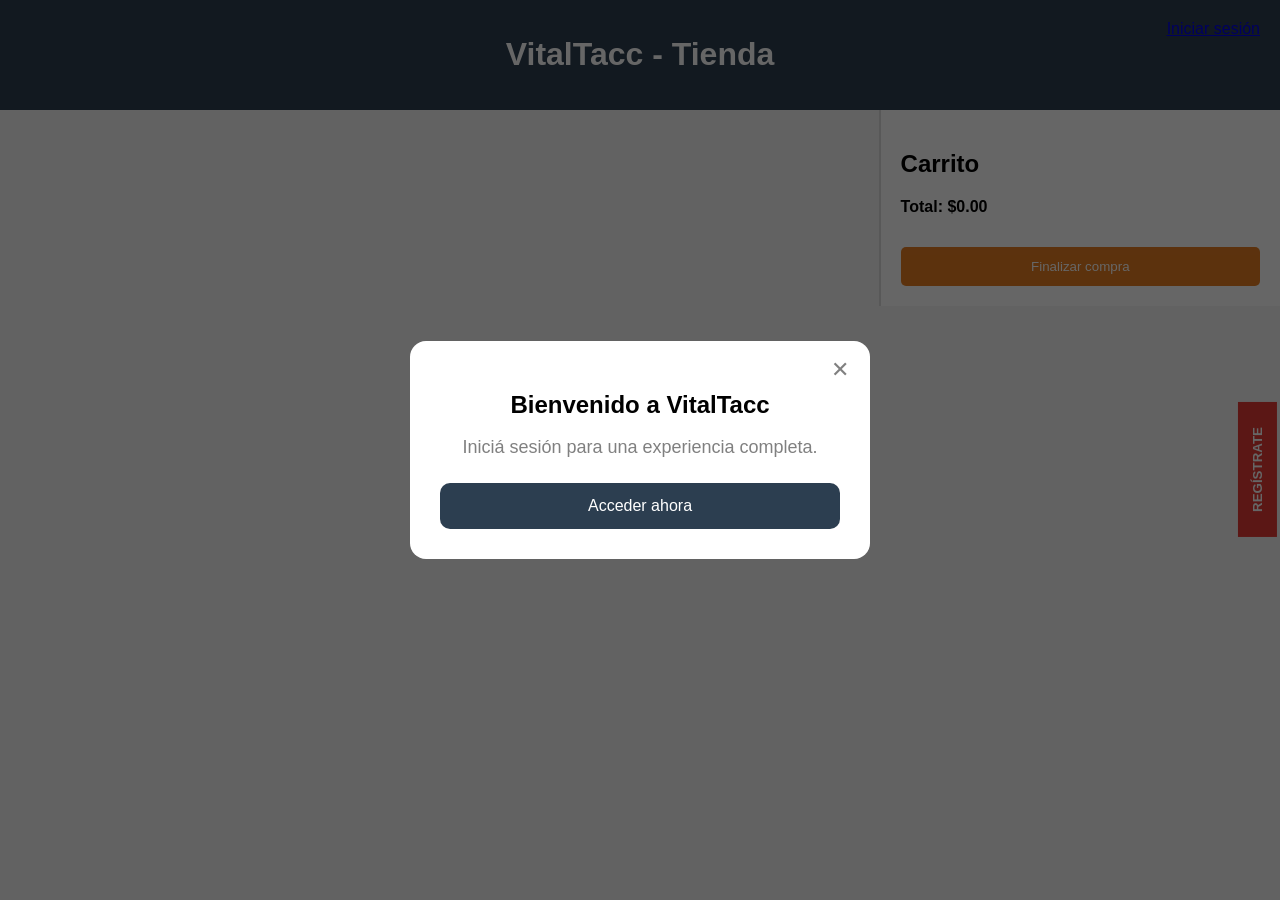
==== src/main/java/com/vitaltacc/frontend/index.html @ 6c92b0d9 "Actualizacion sistema de lotes y promociones" ====
<!DOCTYPE html>
<html lang="es">

<head>
    <meta charset="UTF-8">
    <title>VitalTacc</title>
    <link rel="stylesheet" href="css/styles.css">
    <link rel="icon" href="favicon.ico">
</head>

<body>

    <header>
        <div id="user-info"></div>
        <h1>VitalTacc - Tienda</h1>
    </header>

    <div class="container">

        <!-- PRODUCTOS -->
        <div class="productos" id="lista-productos"></div>

        <!-- CARRITO -->
        <div class="carrito">
            <h2>Carrito</h2>
            <ul id="lista-carrito"></ul>

            <p class="total">Total: $<span id="total">0</span></p>

            <button class="btn-finalizar" onclick="finalizarCompra()">
                Finalizar compra
            </button>
        </div>

    </div>

    <!-- 🔥 MODAL BIENVENIDA -->
    <div id="modalBienvenida" class="modal-overlay">

        <div class="modal-box">

            <button class="cerrar-modal" onclick="cerrarModal()">
                ✕
            </button>

            <h2>Bienvenido a VitalTacc</h2>

            <p>
                Iniciá sesión para una experiencia completa.
            </p>

            <button class="btn-modal" onclick="abrirLogin()">
                Acceder ahora
            </button>

        </div>

    </div>

    <!-- 🔥 BOTÓN REGISTRO -->
    <button class="btn-registro" onclick="abrirRegistro()">
        REGÍSTRATE
    </button>

    <!-- 🔥 MODAL REGISTRO -->
    <div id="modalRegistro" class="modal-overlay" style="display: none;">

        <div class="modal-registro">

            <button class="cerrar-modal" onclick="cerrarRegistro()">
                ✕
            </button>

            <h2>Crear cuenta</h2>

            <input type="text" id="registroNombre" placeholder="Nombre y apellido">

            <input type="text" id="registroDni" placeholder="DNI">

            <input type="text" id="registroTelefono" placeholder="Número de teléfono">

            <input type="email" id="registroEmail" placeholder="Email">

            <input type="password" id="registroContrasena" placeholder="Contraseña">

            <input type="password" id="registroContrasena2" placeholder="Repetir contraseña">

            <button class="btn-modal" onclick="registrarse()">
                Registrarse
            </button>

        </div>

    </div>

    <script src="app.js"></script>

</body>

</html>
---- src/main/java/com/vitaltacc/frontend/css/styles.css ----
body {
    font-family: Arial, sans-serif;
    margin: 0;
    background-color: #f5f5f5;
}

/* HEADER */
header {
    background-color: #2c3e50;
    color: white;
    padding: 15px;
    text-align: center;
}

/* LAYOUT */
.container {
    display: flex;
}

/* PRODUCTOS */
.productos {
    width: 70%;
    padding: 20px;
    display: grid;
    grid-template-columns: repeat(auto-fill, minmax(200px, 1fr));
    gap: 20px;
}

/* CARD */
.card {
    background: white;
    padding: 15px;
    border-radius: 10px;
    box-shadow: 0 2px 5px rgba(0, 0, 0, 0.1);
    text-align: center;
}

.card h3 {
    margin: 10px 0;
}

.card button {
    background-color: #27ae60;
    color: white;
    border: none;
    padding: 10px;
    border-radius: 5px;
    cursor: pointer;
}

.card button:hover {
    background-color: #219150;
}

/* CONTROLES DE CANTIDAD EN CARD */
.card div {
    margin: 10px 0;
}

.card div button {
    padding: 5px 10px;
    margin: 0 5px;
}

/* CARRITO */
.carrito {
    width: 30%;
    background: white;
    padding: 20px;
    border-left: 2px solid #ddd;
}

.carrito ul {
    list-style: none;
    padding: 0;
}

.carrito li {
    margin-bottom: 10px;
}

/* 🔥 NUEVO: ITEM CARRITO (ESTILO PRO) */
.item-carrito {
    display: flex;
    align-items: center;
    justify-content: space-between;
    gap: 10px;
    padding: 10px 0;
    border-bottom: 1px solid #ddd;
}

/* INFO PRODUCTO */
.info {
    flex: 2;
}

.info p {
    margin: 0;
    font-size: 12px;
    color: gray;
}

/* CONTROLES + - */
.controles {
    display: flex;
    align-items: center;
    gap: 5px;
}

.controles button {
    padding: 4px 8px;
    border: 1px solid #ccc;
    background: white;
    cursor: pointer;
    border-radius: 4px;
}

/* SUBTOTAL */
.subtotal {
    font-weight: bold;
    min-width: 70px;
    text-align: right;
}

/* BOTON ELIMINAR */
.eliminar {
    background: none;
    border: none;
    cursor: pointer;
    font-size: 16px;
}

/* TOTAL */
.total {
    font-weight: bold;
    margin-top: 15px;
}

/* BOTON FINALIZAR */
.btn-finalizar {
    width: 100%;
    background-color: #e67e22;
    color: white;
    border: none;
    padding: 12px;
    border-radius: 5px;
    cursor: pointer;
    margin-top: 15px;
}

.btn-finalizar:hover {
    background-color: #cf711f;
}

header {
    position: relative;
}

#user-info {
    position: absolute;
    right: 20px;
    top: 20px;

    display: flex;
    align-items: center;
    gap: 10px;
}

#user-info button {
    padding: 5px 10px;
    cursor: pointer;
}

/* 🔥 MODAL */

.modal-overlay {
    position: fixed;
    top: 0;
    left: 0;
    width: 100%;
    height: 100%;

    background: rgba(0, 0, 0, 0.6);

    display: flex;
    justify-content: center;
    align-items: center;

    z-index: 9999;
}

.modal-box {
    background: white;
    width: 400px;
    max-width: 90%;

    padding: 30px;
    border-radius: 16px;

    text-align: center;

    position: relative;

    animation: aparecerModal 0.3s ease;
}

.modal-box h2 {
    margin-bottom: 15px;
}

.modal-box p {
    color: gray;
    margin-bottom: 25px;
    font-size: 18px;
}

.btn-modal {
    width: 100%;

    background-color: #2c3e50;
    color: white;

    border: none;

    padding: 14px;

    border-radius: 10px;

    font-size: 16px;
    cursor: pointer;
}

.btn-modal:hover {
    background-color: #1f2d3a;
}

.cerrar-modal {
    position: absolute;

    top: 15px;
    right: 15px;

    border: none;
    background: none;

    font-size: 22px;
    cursor: pointer;

    color: gray;
}

@keyframes aparecerModal {

    from {
        opacity: 0;
        transform: scale(0.9);
    }

    to {
        opacity: 1;
        transform: scale(1);
    }
}

/* 🔥 BOTÓN REGISTRO */

.btn-registro {
    position: fixed;

    right: -45px;
    top: 50%;

    transform: rotate(-90deg);

    background: #e53935;
    color: white;

    border: none;

    padding: 12px 25px;

    font-weight: bold;

    cursor: pointer;

    z-index: 999;
}

/* 🔥 MODAL REGISTRO */

.modal-registro {
    background: white;

    width: 450px;
    max-width: 95%;

    padding: 30px;

    border-radius: 16px;

    position: relative;

    display: flex;
    flex-direction: column;

    gap: 15px;
}

.modal-registro input {
    padding: 12px;

    border: 1px solid #ccc;

    border-radius: 8px;

    font-size: 15px;
}

.modal-registro h2 {
    text-align: center;
}
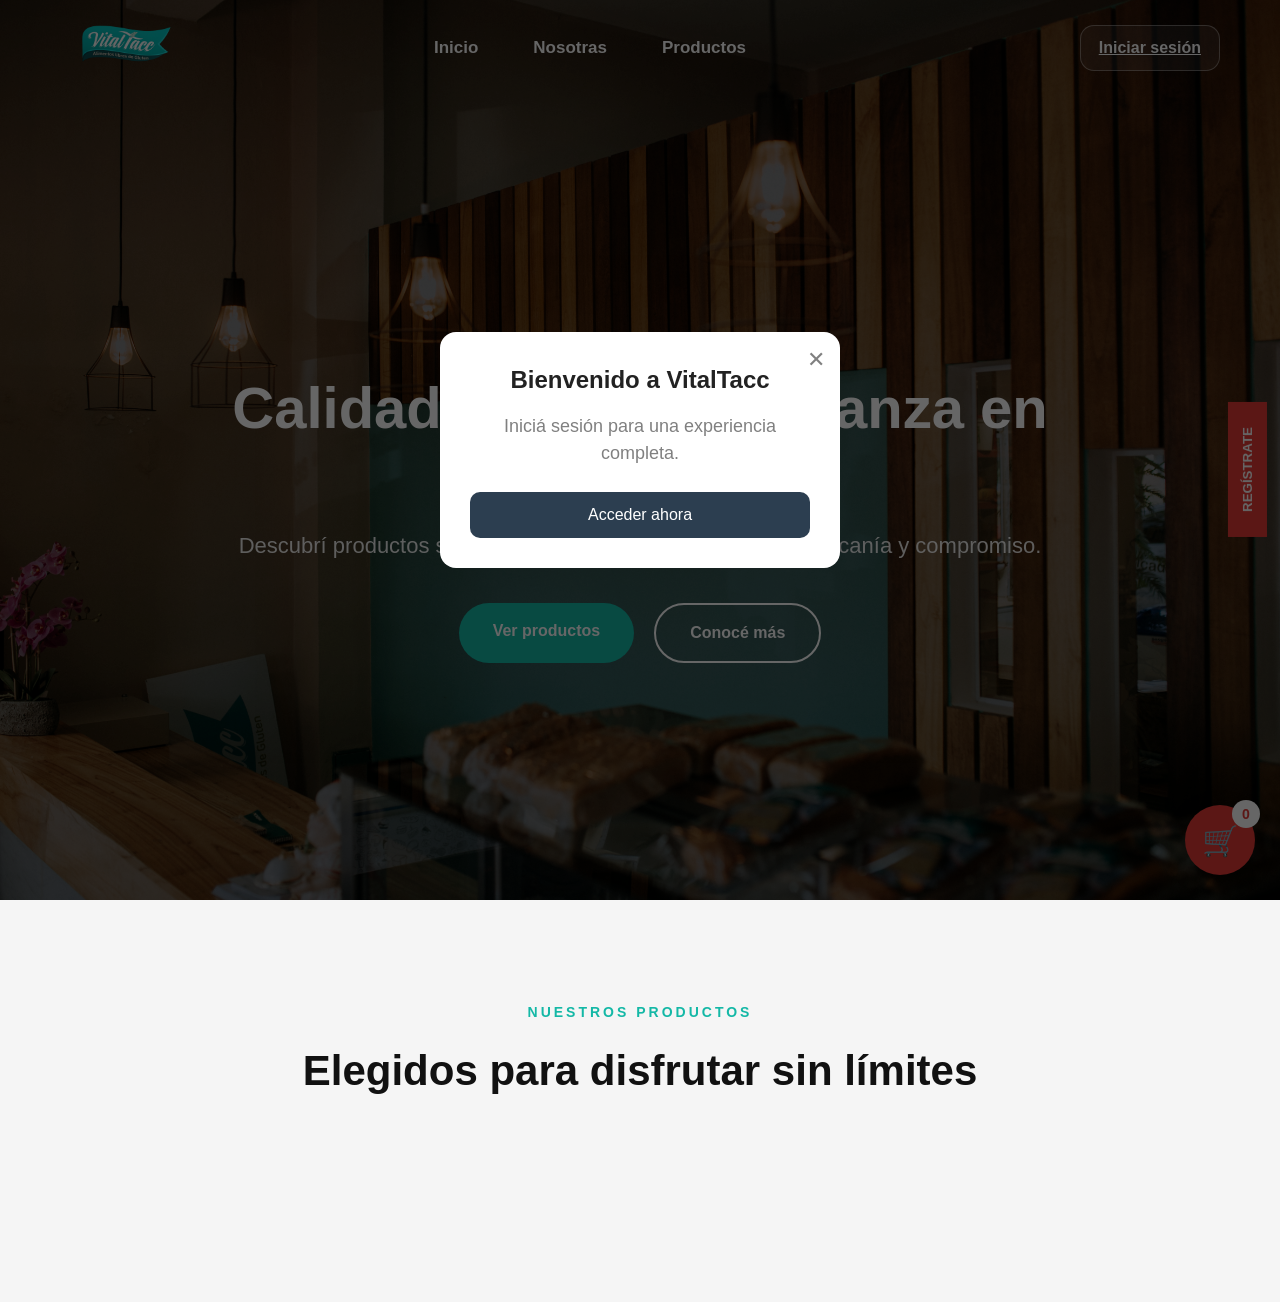
==== commit 1c3b2022: "Mejoras panel admin y login" ====
--- a/src/main/java/com/vitaltacc/frontend/index.html
+++ b/src/main/java/com/vitaltacc/frontend/index.html
@@ -4,32 +4,124 @@
 <head>
     <meta charset="UTF-8">
     <title>VitalTacc</title>
+    <link rel="stylesheet" href="css/global.css">
     <link rel="stylesheet" href="css/styles.css">
     <link rel="icon" href="favicon.ico">
 </head>
 
 <body>
-
-    <header>
-        <div id="user-info"></div>
-        <h1>VitalTacc - Tienda</h1>
+    <header class="navbar">
+
+        <!-- LOGO -->
+        <a href="index.html" class="logo">
+            <img src="img/logo.png" alt="VitalTacc">
+        </a>
+
+        <!-- MENU -->
+        <nav class="nav-links">
+
+            <a href="index.html">Inicio</a>
+
+            <a href="nosotras.html">Nosotras</a>
+
+            <a href="#productos">Productos</a>
+
+        </nav>
+
+        <!-- USUARIO -->
+        <div class="nav-user" id="nav-user"></div>
+
     </header>
 
+    <section class="hero">
+
+        <div class="overlay"></div>
+
+        <div class="hero-content">
+
+            <span class="subtitulo-hero">
+                ALIMENTOS LIBRES DE GLUTEN
+            </span>
+
+            <h1>
+                Calidad, sabor y confianza
+                en cada producto
+            </h1>
+
+            <p>
+                Descubrí productos sin TACC elaborados
+                con dedicación, cercanía y compromiso.
+            </p>
+
+            <div class="hero-buttons">
+
+                <a href="#productos" class="btn-hero">
+                    Ver productos
+                </a>
+
+                <a href="nosotras.html" class="btn-secundario">
+                    Conocé más
+                </a>
+
+            </div>
+
+        </div>
+
+    </section>
+
     <div class="container">
 
         <!-- PRODUCTOS -->
-        <div class="productos" id="lista-productos"></div>
-
-        <!-- CARRITO -->
-        <div class="carrito">
-            <h2>Carrito</h2>
-            <ul id="lista-carrito"></ul>
-
-            <p class="total">Total: $<span id="total">0</span></p>
-
-            <button class="btn-finalizar" onclick="finalizarCompra()">
-                Finalizar compra
-            </button>
+        <section class="productos-section" id="productos">
+
+            <div class="titulo-seccion">
+
+                <span>NUESTROS PRODUCTOS</span>
+
+                <h2>Elegidos para disfrutar sin límites</h2>
+
+            </div>
+
+            <div class="productos" id="lista-productos"></div>
+
+        </section>
+
+        <!-- 🔥 BOTÓN CARRITO -->
+        <div class="carrito-flotante" onclick="abrirCarrito()">
+
+            🛒
+
+            <span id="contador-carrito">
+                0
+            </span>
+
+        </div>
+
+        <!-- 🔥 MODAL CARRITO -->
+        <div id="modalCarrito" class="modal-carrito">
+
+            <div class="contenido-carrito">
+
+                <button class="cerrar-carrito" onclick="cerrarCarrito()">
+
+                    ✖
+                </button>
+
+                <h2>Tu carrito</h2>
+
+                <ul id="lista-carrito"></ul>
+
+                <p class="total">
+                    Total: $<span id="total">0</span>
+                </p>
+
+                <button class="btn-finalizar" onclick="finalizarCompra()">
+
+                    Finalizar compra
+                </button>
+
+            </div>
+
         </div>
 
     </div>
@@ -93,7 +185,16 @@
 
     </div>
 
-    <script src="app.js"></script>
+    <!-- 🔥 TOAST -->
+
+    <div id="toast" class="toast">
+
+        Producto agregado al carrito
+
+    </div>
+    <script src="js/global.js"></script>
+    <script src="js/auth.js"></script>
+    <script src="js/app.js"></script>
 
 </body>
 
--- a/src/main/java/com/vitaltacc/frontend/css/global.css
+++ b/src/main/java/com/vitaltacc/frontend/css/global.css
@@ -0,0 +1,184 @@
+/* RESET */
+
+* {
+    margin: 0;
+    padding: 0;
+    box-sizing: border-box;
+}
+
+html {
+    scroll-behavior: smooth;
+}
+
+body {
+
+    font-family: Arial, sans-serif;
+
+    background: #f5f5f5;
+
+    overflow-x: hidden;
+
+    color: #222;
+
+    line-height: 1.5;
+}
+
+/* NAVBAR */
+
+.navbar {
+
+    position: fixed;
+
+    top: 0;
+    left: 0;
+
+    width: 100%;
+
+    height: 95px;
+
+    padding: 0 60px;
+
+    display: grid;
+    grid-template-columns: 220px 1fr 320px;
+
+    align-items: center;
+
+    z-index: 9999;
+
+    background: transparent;
+
+    transition: 0.3s ease;
+}
+
+/* SCROLL */
+
+.navbar.scrolled {
+
+    background: rgba(0, 0, 0, 0.75);
+
+    backdrop-filter: blur(10px);
+}
+
+/* LOGO */
+
+.logo {
+
+    display: flex;
+    align-items: center;
+}
+
+.logo img {
+
+    height: 85px;
+
+    width: auto;
+
+    object-fit: contain;
+}
+
+/* LINKS */
+
+.nav-links {
+
+    display: flex;
+
+    justify-content: center;
+
+    align-items: center;
+
+    gap: 55px;
+}
+
+.nav-links a {
+
+    color: white;
+
+    text-decoration: none;
+
+    font-size: 17px;
+
+    font-weight: 600;
+
+    transition: 0.3s;
+}
+
+.nav-links a:hover {
+
+    color: #24c4b5;
+}
+
+/* USUARIO */
+
+.nav-user {
+
+    display: flex;
+
+    justify-content: flex-end;
+
+    align-items: center;
+
+    gap: 14px;
+
+    color: white;
+
+    font-weight: 600;
+}
+
+/* BOTONES */
+
+.btn-nav {
+
+    background: rgba(255, 255, 255, 0.08);
+
+    color: white;
+
+    border: 1px solid rgba(255, 255, 255, 0.35);
+
+    padding: 10px 18px;
+
+    border-radius: 14px;
+
+    cursor: pointer;
+
+    transition: 0.3s;
+}
+
+.btn-nav:hover {
+
+    background: #24c4b5;
+
+    border-color: #24c4b5;
+}
+
+/* RESPONSIVE */
+
+@media(max-width: 900px) {
+
+    .navbar {
+
+        grid-template-columns: 1fr;
+
+        height: auto;
+
+        padding: 20px;
+
+        gap: 20px;
+    }
+
+    .nav-links {
+
+        flex-wrap: wrap;
+
+        gap: 20px;
+    }
+
+    .nav-user {
+
+        justify-content: center;
+    }
+
+    .logo {
+
+        justify-content: center;
+    }
+}
--- a/src/main/java/com/vitaltacc/frontend/css/styles.css
+++ b/src/main/java/com/vitaltacc/frontend/css/styles.css
@@ -1,45 +1,192 @@
-body {
-    font-family: Arial, sans-serif;
-    margin: 0;
-    background-color: #f5f5f5;
-}
-
-/* HEADER */
-header {
-    background-color: #2c3e50;
-    color: white;
-    padding: 15px;
+/* HERO */
+
+.hero {
+
+    height: 100vh;
+    overflow: hidden;
+    background-image: url("../img/hero.jpg");
+
+    background-size: cover;
+    background-position: center;
+
+    position: relative;
+
+    display: flex;
+    align-items: center;
+    justify-content: center;
+
     text-align: center;
+
+    padding: 95px 20px 0;
+}
+
+.overlay {
+
+    position: absolute;
+
+    inset: 0;
+
+    background: rgba(0, 0, 0, 0.45);
+}
+
+.hero-content {
+
+    position: relative;
+
+    z-index: 2;
+
+    max-width: 900px;
+
+    color: white;
+}
+
+.subtitulo-hero {
+
+    color: #2dd4bf;
+
+    letter-spacing: 3px;
+
+    font-size: 14px;
+
+    font-weight: bold;
+}
+
+.hero-content h1 {
+
+    font-size: 58px;
+
+    margin-top: 20px;
+    margin-bottom: 25px;
+
+    line-height: 1.1;
+}
+
+.hero-content p {
+
+    font-size: 22px;
+
+    line-height: 1.6;
+
+    margin-bottom: 40px;
+
+    color: rgba(255, 255, 255, 0.9);
+}
+
+.hero-buttons {
+
+    display: flex;
+    justify-content: center;
+    gap: 20px;
+
+    flex-wrap: wrap;
+}
+
+.btn-hero,
+.btn-secundario {
+
+    padding: 16px 34px;
+
+    border-radius: 50px;
+
+    text-decoration: none;
+
+    font-weight: bold;
+
+    transition: 0.3s;
+}
+
+.btn-hero {
+
+    background: #14b8a6;
+
+    color: white;
+}
+
+.btn-hero:hover {
+
+    transform: translateY(-3px);
+
+    background: #0f9f90;
+}
+
+.btn-secundario {
+
+    border: 2px solid white;
+
+    color: white;
+}
+
+.btn-secundario:hover {
+
+    background: white;
+
+    color: black;
+}
+
+/* PRODUCTOS SECTION */
+
+.productos-section {
+
+    padding: 100px 70px;
+}
+
+.titulo-seccion {
+
+    text-align: center;
+
+    margin-bottom: 60px;
+}
+
+.titulo-seccion span {
+
+    color: #14b8a6;
+
+    letter-spacing: 3px;
+
+    font-weight: bold;
+
+    font-size: 14px;
+}
+
+.titulo-seccion h2 {
+
+    font-size: 42px;
+
+    margin-top: 15px;
+
+    color: #111;
 }
 
 /* LAYOUT */
 .container {
-    display: flex;
+    display: block;
 }
 
 /* PRODUCTOS */
 .productos {
-    width: 70%;
+    width: 100%;
     padding: 20px;
     display: grid;
     grid-template-columns: repeat(auto-fill, minmax(200px, 1fr));
     gap: 20px;
+    align-items: stretch;
 }
 
 /* CARD */
-.card {
+.product-card {
     background: white;
     padding: 15px;
     border-radius: 10px;
     box-shadow: 0 2px 5px rgba(0, 0, 0, 0.1);
     text-align: center;
-}
-
-.card h3 {
+    transition: 0.3s;
+}
+
+.product-card h3 {
     margin: 10px 0;
 }
 
-.card button {
+.product-card button {
     background-color: #27ae60;
     color: white;
     border: none;
@@ -48,36 +195,21 @@
     cursor: pointer;
 }
 
-.card button:hover {
+.product-card button:hover {
     background-color: #219150;
+    transform: translateY(-5px);
 }
 
 /* CONTROLES DE CANTIDAD EN CARD */
-.card div {
+.product-card div {
     margin: 10px 0;
 }
 
-.card div button {
+.product-card div button {
     padding: 5px 10px;
     margin: 0 5px;
 }
 
-/* CARRITO */
-.carrito {
-    width: 30%;
-    background: white;
-    padding: 20px;
-    border-left: 2px solid #ddd;
-}
-
-.carrito ul {
-    list-style: none;
-    padding: 0;
-}
-
-.carrito li {
-    margin-bottom: 10px;
-}
 
 /* 🔥 NUEVO: ITEM CARRITO (ESTILO PRO) */
 .item-carrito {
@@ -150,25 +282,6 @@
 
 .btn-finalizar:hover {
     background-color: #cf711f;
-}
-
-header {
-    position: relative;
-}
-
-#user-info {
-    position: absolute;
-    right: 20px;
-    top: 20px;
-
-    display: flex;
-    align-items: center;
-    gap: 10px;
-}
-
-#user-info button {
-    padding: 5px 10px;
-    cursor: pointer;
 }
 
 /* 🔥 MODAL */
@@ -267,7 +380,7 @@
 .btn-registro {
     position: fixed;
 
-    right: -45px;
+    right: -35px;
     top: 50%;
 
     transform: rotate(-90deg);
@@ -318,4 +431,220 @@
 
 .modal-registro h2 {
     text-align: center;
+}
+
+/* 🔥 CARRITO FLOTANTE */
+
+.carrito-flotante {
+
+    position: fixed;
+
+    bottom: 25px;
+    right: 25px;
+
+    width: 70px;
+    height: 70px;
+
+    border-radius: 50%;
+
+    background: #e53935;
+
+    display: flex;
+    justify-content: center;
+    align-items: center;
+
+    font-size: 30px;
+
+    cursor: pointer;
+
+    z-index: 9999;
+
+    box-shadow: 0 5px 20px rgba(0, 0, 0, 0.3);
+
+    transition: 0.3s;
+}
+
+.carrito-flotante:hover {
+
+    transform: scale(1.08);
+}
+
+/* 🔥 CONTADOR */
+
+#contador-carrito {
+
+    position: absolute;
+
+    top: -5px;
+    right: -5px;
+
+    background: white;
+    color: #e53935;
+
+    width: 28px;
+    height: 28px;
+
+    border-radius: 50%;
+
+    display: flex;
+    justify-content: center;
+    align-items: center;
+
+    font-size: 14px;
+    font-weight: bold;
+}
+
+/* 🔥 MODAL CARRITO */
+
+.modal-carrito {
+
+    position: fixed;
+
+    top: 0;
+    right: 0;
+
+    width: 100%;
+    height: 100%;
+
+    background: rgba(0, 0, 0, 0.5);
+
+    display: none;
+
+    justify-content: flex-end;
+
+    z-index: 99999;
+}
+
+/* 🔥 CONTENIDO */
+
+.contenido-carrito {
+
+    width: 420px;
+    max-width: 100%;
+
+    height: 100%;
+
+    background: white;
+
+    padding: 25px;
+
+    overflow-y: auto;
+
+    position: relative;
+
+    animation: abrirCarrito 0.3s ease;
+
+    box-shadow: -10px 0 30px rgba(0, 0, 0, 0.2);
+}
+
+/* 🔥 ANIMACIÓN */
+
+@keyframes abrirCarrito {
+
+    from {
+        transform: translateX(100%);
+    }
+
+    to {
+        transform: translateX(0);
+    }
+}
+
+/* 🔥 CERRAR */
+
+.cerrar-carrito {
+
+    position: absolute;
+
+    top: 20px;
+    right: 20px;
+
+    border: none;
+    background: none;
+
+    font-size: 24px;
+
+    cursor: pointer;
+}
+
+/* 🔥 LISTA */
+
+#lista-carrito {
+
+    list-style: none;
+
+    padding: 0;
+
+    margin-top: 30px;
+}
+
+/* 🔥 RESPONSIVE */
+
+@media (max-width: 768px) {
+
+    .contenido-carrito {
+
+        width: 100%;
+    }
+
+    .carrito-flotante {
+
+        width: 60px;
+        height: 60px;
+
+        font-size: 24px;
+    }
+
+    .hero-content h1 {
+
+        font-size: 42px;
+    }
+
+    .hero-content p {
+
+        font-size: 18px;
+    }
+
+    .productos-section {
+
+        padding: 70px 20px;
+    }
+}
+
+/* 🔥 TOAST */
+
+.toast {
+
+    position: fixed;
+
+    bottom: 110px;
+    right: 25px;
+
+    background: #27ae60;
+    color: white;
+
+    padding: 14px 22px;
+
+    border-radius: 10px;
+
+    font-weight: bold;
+
+    opacity: 0;
+
+    pointer-events: none;
+
+    transform: translateY(20px);
+
+    transition: 0.3s;
+
+    z-index: 999999;
+}
+
+/* 🔥 MOSTRAR */
+
+.toast.mostrar {
+
+    opacity: 1;
+
+    transform: translateY(0);
 }
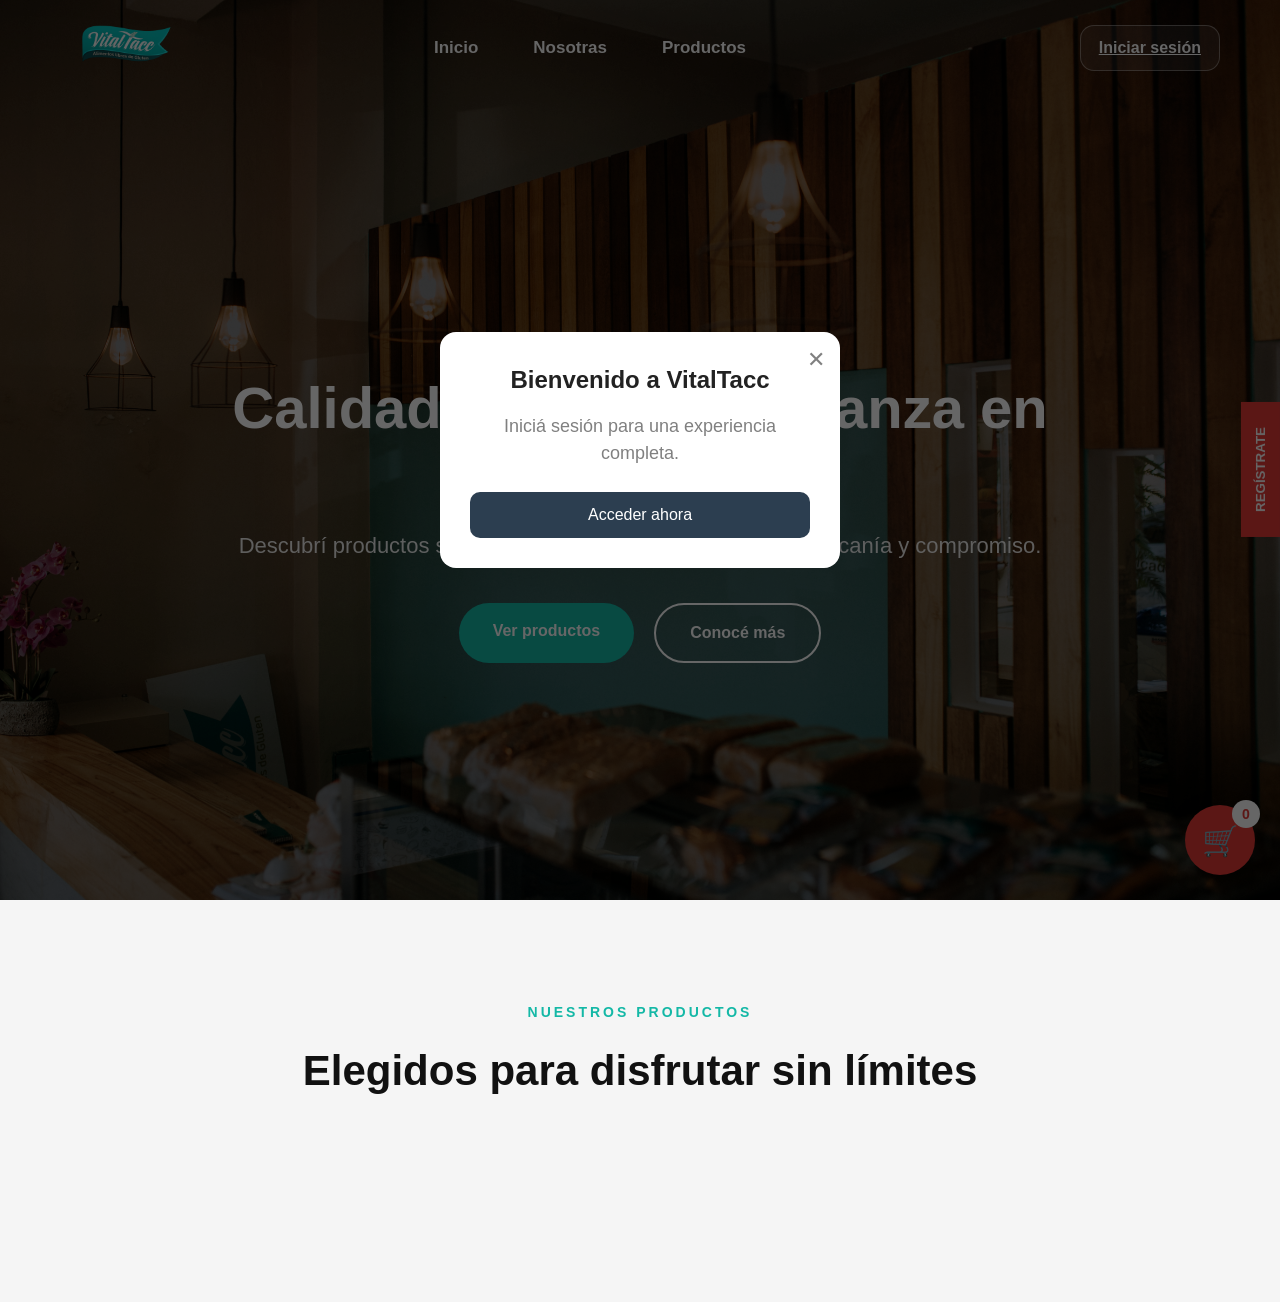
==== commit ce004e11: "Estado actual antes de rediseño admin" ====
--- a/src/main/java/com/vitaltacc/frontend/index.html
+++ b/src/main/java/com/vitaltacc/frontend/index.html
@@ -150,7 +150,7 @@
     </div>
 
     <!-- 🔥 BOTÓN REGISTRO -->
-    <button class="btn-registro" onclick="abrirRegistro()">
+    <button id="btnRegistro" class="btn-registro" onclick="abrirRegistro()">
         REGÍSTRATE
     </button>
 
--- a/src/main/java/com/vitaltacc/frontend/css/styles.css
+++ b/src/main/java/com/vitaltacc/frontend/css/styles.css
@@ -380,7 +380,7 @@
 .btn-registro {
     position: fixed;
 
-    right: -35px;
+    right: -48px;
     top: 50%;
 
     transform: rotate(-90deg);
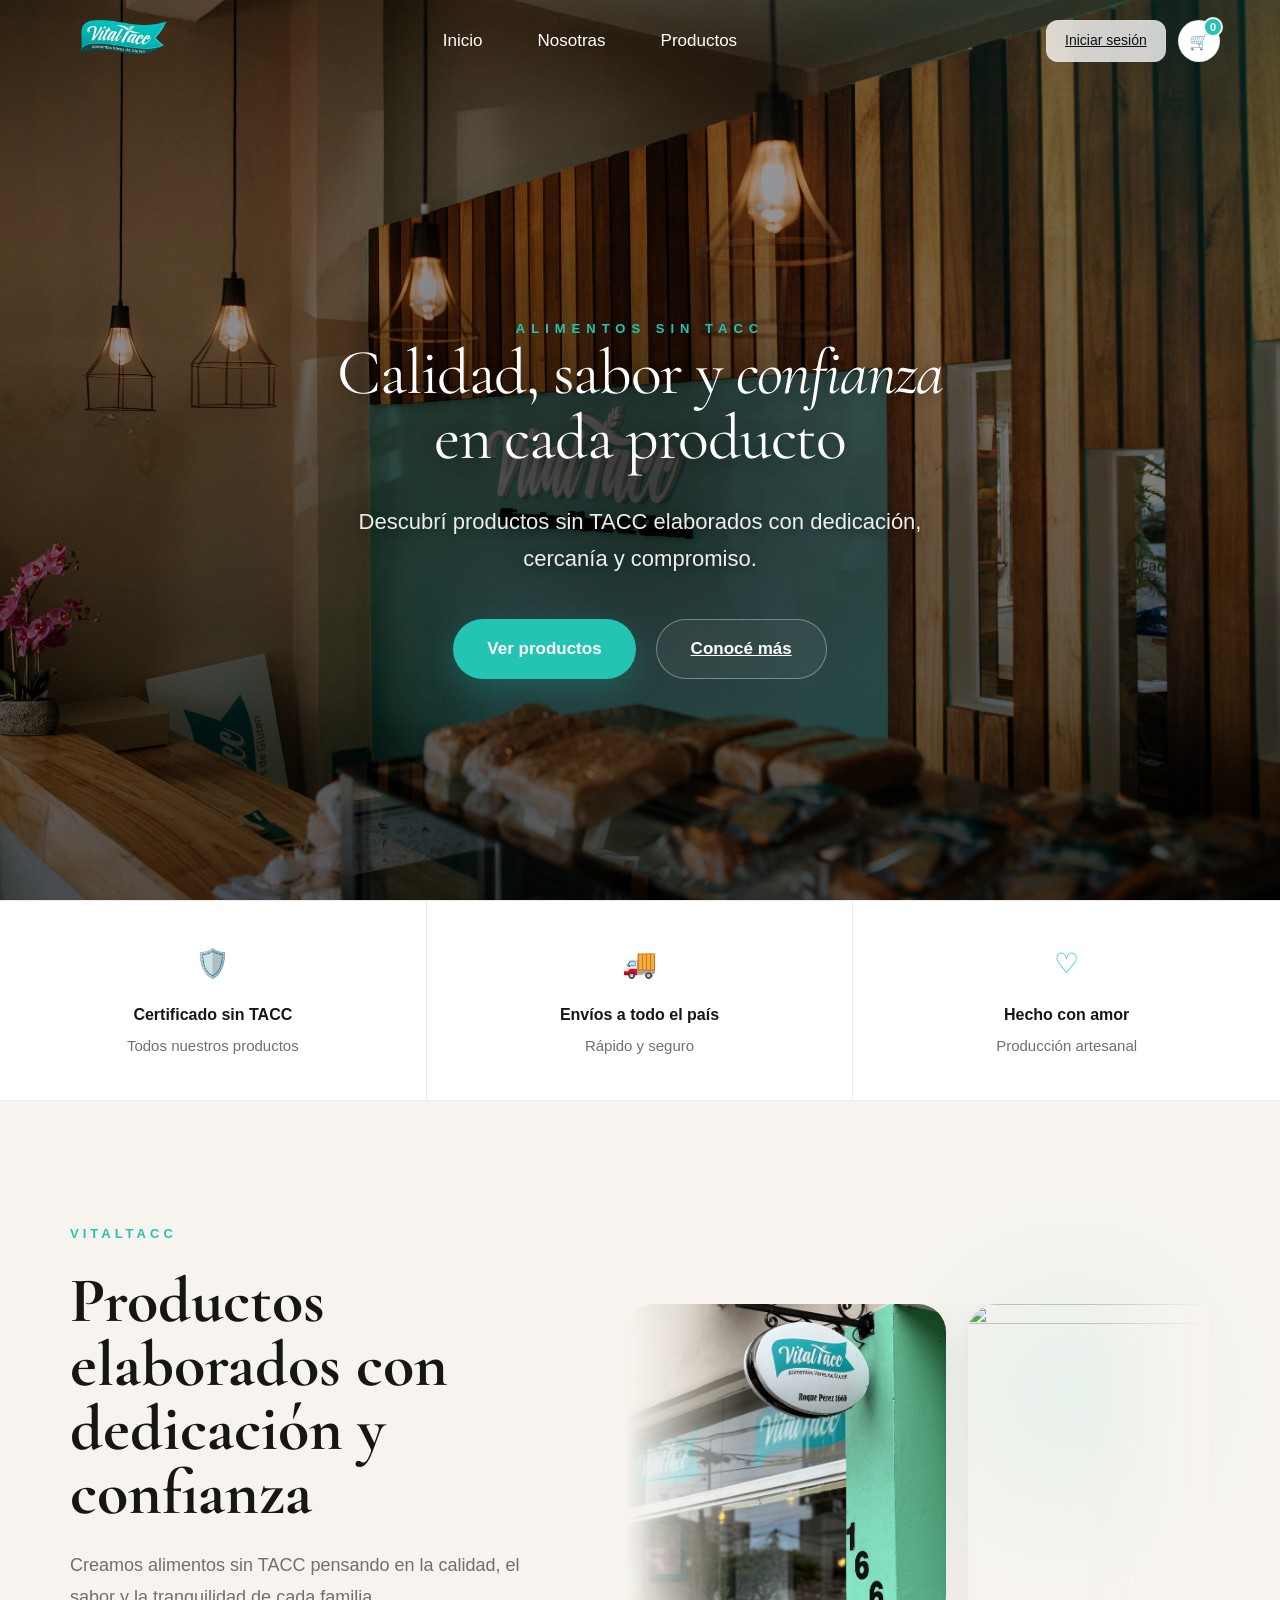
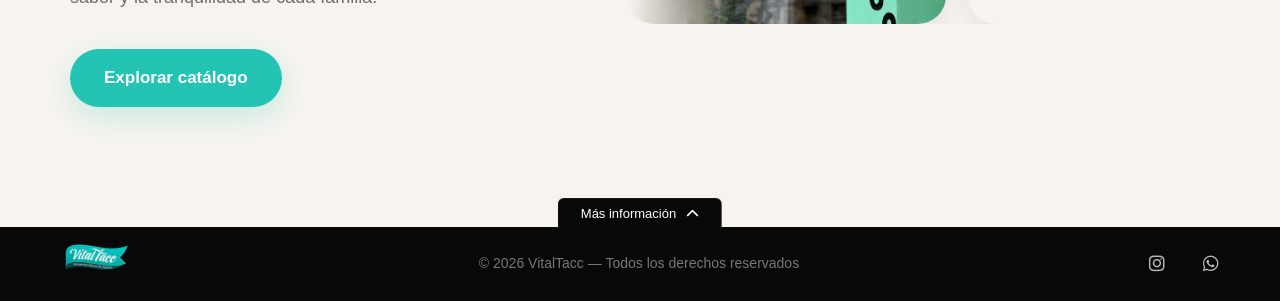
==== commit 9c3f513b: "Arreglo footer" ====
--- a/src/main/java/com/vitaltacc/frontend/index.html
+++ b/src/main/java/com/vitaltacc/frontend/index.html
@@ -3,10 +3,18 @@
 
 <head>
     <meta charset="UTF-8">
+    <meta name="viewport" content="width=device-width, initial-scale=1.0">
+    <link rel="preconnect" href="https://fonts.googleapis.com">
+
+    <link rel="preconnect" href="https://fonts.gstatic.com" crossorigin>
+
+    <link href="https://fonts.googleapis.com/css2?family=Cormorant+Garamond:wght@400;500;600&display=swap"
+        rel="stylesheet" rel="stylesheet">
     <title>VitalTacc</title>
     <link rel="stylesheet" href="css/global.css">
     <link rel="stylesheet" href="css/styles.css">
     <link rel="icon" href="favicon.ico">
+    <link rel="stylesheet" href="https://cdnjs.cloudflare.com/ajax/libs/font-awesome/6.5.1/css/all.min.css">
 </head>
 
 <body>
@@ -28,23 +36,48 @@
 
         </nav>
 
-        <!-- USUARIO -->
-        <div class="nav-user" id="nav-user"></div>
+        <button class="menu-toggle" id="menuToggle">
+
+            ☰
+
+        </button>
+
+        <!-- DERECHA -->
+        <div class="nav-user">
+
+            <div id="nav-user"></div>
+
+            <button class="cart-btn" onclick="abrirCarrito()">
+
+                🛒
+
+                <span id="contador-carrito">
+                    0
+                </span>
+
+            </button>
+
+        </div>
 
     </header>
 
     <section class="hero">
 
+        <div class="hero-bg-grid"></div>
+
+        <div class="hero-bg-glow"></div>
+
         <div class="overlay"></div>
 
         <div class="hero-content">
 
             <span class="subtitulo-hero">
-                ALIMENTOS LIBRES DE GLUTEN
+                Alimentos sin TACC
             </span>
 
             <h1>
-                Calidad, sabor y confianza
+                Calidad, sabor y
+                <em>confianza</em>
                 en cada producto
             </h1>
 
@@ -69,33 +102,95 @@
 
     </section>
 
+    <section class="beneficios">
+
+        <div class="beneficio">
+
+            <div class="beneficio-icono">
+                🛡️
+            </div>
+
+            <h3>Certificado sin TACC</h3>
+
+            <p>Todos nuestros productos</p>
+
+        </div>
+
+        <div class="beneficio">
+
+            <div class="beneficio-icono">
+                🚚
+            </div>
+
+            <h3>Envíos a todo el país</h3>
+
+            <p>Rápido y seguro</p>
+
+        </div>
+
+        <div class="beneficio">
+
+            <div class="beneficio-icono">
+                ♡
+            </div>
+
+            <h3>Hecho con amor</h3>
+
+            <p>Producción artesanal</p>
+
+        </div>
+
+    </section>
+
     <div class="container">
 
-        <!-- PRODUCTOS -->
-        <section class="productos-section" id="productos">
-
-            <div class="titulo-seccion">
-
-                <span>NUESTROS PRODUCTOS</span>
-
-                <h2>Elegidos para disfrutar sin límites</h2>
-
-            </div>
-
-            <div class="productos" id="lista-productos"></div>
+        <section class="editorial-section" id="productos">
+
+            <div class="editorial-content">
+
+                <span>
+                    VITALTACC
+                </span>
+
+                <h2>
+                    Productos elaborados
+                    con dedicación y confianza
+                </h2>
+
+                <p>
+                    Creamos alimentos sin TACC pensando en la calidad,
+                    el sabor y la tranquilidad de cada familia.
+                </p>
+
+                <a href="productos.html" class="btn-hero">
+                    Explorar catálogo
+                </a>
+
+            </div>
+
+            <div class="carousel-wrapper">
+
+                <div class="carousel-track">
+
+                    <img src="img/local.JPG" alt="">
+                    <img src="img/producto2.jpg" alt="">
+                    <img src="img/producto3.jpg" alt="">
+                    <img src="img/producto4.jpg" alt="">
+                    <img src="img/producto5.jpg" alt="">
+
+                    <!-- DUPLICADAS PARA LOOP -->
+
+                    <img src="img/local.JPG" alt="">
+                    <img src="img/producto2.jpg" alt="">
+                    <img src="img/producto3.jpg" alt="">
+                    <img src="img/producto4.jpg" alt="">
+                    <img src="img/producto5.jpg" alt="">
+
+                </div>
+
+            </div>
 
         </section>
-
-        <!-- 🔥 BOTÓN CARRITO -->
-        <div class="carrito-flotante" onclick="abrirCarrito()">
-
-            🛒
-
-            <span id="contador-carrito">
-                0
-            </span>
-
-        </div>
 
         <!-- 🔥 MODAL CARRITO -->
         <div id="modalCarrito" class="modal-carrito">
@@ -126,64 +221,157 @@
 
     </div>
 
-    <!-- 🔥 MODAL BIENVENIDA -->
-    <div id="modalBienvenida" class="modal-overlay">
-
-        <div class="modal-box">
-
-            <button class="cerrar-modal" onclick="cerrarModal()">
-                ✕
+    <footer class="footer">
+
+        <!-- BOTON -->
+
+        <div class="footer-toggle-wrapper">
+
+            <button class="footer-toggle" id="footerToggle">
+
+                Más información
+
+                <i class="fa-solid fa-chevron-down"></i>
+
             </button>
 
-            <h2>Bienvenido a VitalTacc</h2>
-
-            <p>
-                Iniciá sesión para una experiencia completa.
+        </div>
+
+        <!-- PANEL DESPLEGABLE -->
+
+        <div class="footer-extra" id="footerExtra">
+
+            <div class="footer-grid">
+
+                <!-- UBICACION -->
+
+                <div class="footer-card">
+
+                    <div class="footer-icon">
+                        📍
+                    </div>
+
+                    <h3>Ubicación</h3>
+
+                    <p>
+                        Roque Pérez 1660<br>
+                        Posadas, Misiones
+                    </p>
+
+                    <a href="https://maps.app.goo.gl/hDy4N3ZFMr4rXz6CA?g_st=iwb" target="_blank" class="footer-map-btn">
+
+                        Abrir ubicación
+
+                    </a>
+
+                </div>
+
+                <!-- HORARIOS -->
+
+                <div class="footer-card">
+
+                    <div class="footer-icon">
+                        🕒
+                    </div>
+
+                    <h3>Horarios</h3>
+
+                    <div class="footer-hours">
+
+                        <div>
+                            <span>Lunes a Viernes</span>
+                            <strong>09:00 - 20:00</strong>
+                        </div>
+
+                        <div>
+                            <span>Sábados</span>
+                            <strong>09:00 - 20:00</strong>
+                        </div>
+
+                        <div>
+                            <span>Domingos</span>
+                            <strong>Cerrado</strong>
+                        </div>
+
+                    </div>
+
+                </div>
+
+                <!-- REDES -->
+
+                <div class="footer-card">
+
+                    <div class="footer-icon">
+                        ♡
+                    </div>
+
+                    <h3>Redes sociales</h3>
+
+                    <div class="footer-socials">
+
+                        <a href="https://instagram.com/" target="_blank">
+
+                            <i class="fa-brands fa-instagram"></i>
+                            Instagram
+
+                        </a>
+
+                        <a href="https://wa.me/" target="_blank">
+
+                            <i class="fa-brands fa-whatsapp"></i>
+                            WhatsApp
+
+                        </a>
+
+                    </div>
+
+                </div>
+
+            </div>
+
+        </div>
+
+        <!-- FOOTER NORMAL -->
+
+        <div class="footer-main">
+
+            <!-- LOGO -->
+
+            <div class="footer-brand">
+
+                <img src="img/logo.png" alt="VitalTacc">
+
+            </div>
+
+            <!-- COPYRIGHT -->
+
+            <p class="footer-copy">
+
+                © 2026 VitalTacc — Todos los derechos reservados
+
             </p>
 
-            <button class="btn-modal" onclick="abrirLogin()">
-                Acceder ahora
-            </button>
-
-        </div>
-
-    </div>
-
-    <!-- 🔥 BOTÓN REGISTRO -->
-    <button id="btnRegistro" class="btn-registro" onclick="abrirRegistro()">
-        REGÍSTRATE
-    </button>
-
-    <!-- 🔥 MODAL REGISTRO -->
-    <div id="modalRegistro" class="modal-overlay" style="display: none;">
-
-        <div class="modal-registro">
-
-            <button class="cerrar-modal" onclick="cerrarRegistro()">
-                ✕
-            </button>
-
-            <h2>Crear cuenta</h2>
-
-            <input type="text" id="registroNombre" placeholder="Nombre y apellido">
-
-            <input type="text" id="registroDni" placeholder="DNI">
-
-            <input type="text" id="registroTelefono" placeholder="Número de teléfono">
-
-            <input type="email" id="registroEmail" placeholder="Email">
-
-            <input type="password" id="registroContrasena" placeholder="Contraseña">
-
-            <input type="password" id="registroContrasena2" placeholder="Repetir contraseña">
-
-            <button class="btn-modal" onclick="registrarse()">
-                Registrarse
-            </button>
-
-        </div>
-
-    </div>
+            <!-- REDES -->
+
+            <div class="footer-socials-inline">
+
+                <a href="https://instagram.com/" target="_blank">
+
+                    <i class="fa-brands fa-instagram"></i>
+
+                </a>
+
+                <a href="https://wa.me/" target="_blank">
+
+                    <i class="fa-brands fa-whatsapp"></i>
+
+                </a>
+
+            </div>
+
+        </div>
+
+    </footer>
 
     <!-- 🔥 TOAST -->
 
--- a/src/main/java/com/vitaltacc/frontend/css/global.css
+++ b/src/main/java/com/vitaltacc/frontend/css/global.css
@@ -1,3 +1,39 @@
+html,
+body {
+    margin: 0;
+    padding: 0;
+    background: #080808;
+}
+
+:root {
+
+    --green: #1D9E75;
+
+    --green-dark: #0F6E56;
+
+    --green-light: #24c4b5;
+
+    --cream: #f7f4ef;
+
+    --cream-2: #efe9df;
+
+    --white: #ffffff;
+
+    --text: #161616;
+
+    --text-light: #6f6f6f;
+
+    --gold: #b9924c;
+
+    --border: rgba(0, 0, 0, 0.08);
+
+    --shadow:
+        0 10px 30px rgba(0, 0, 0, 0.08);
+
+    --radius:
+        18px;
+}
+
 /* RESET */
 
 * {
@@ -12,15 +48,17 @@
 
 body {
 
-    font-family: Arial, sans-serif;
-
-    background: #f5f5f5;
+    font-family: 'DM Sans', sans-serif;
+
+    background: var(--cream);
 
     overflow-x: hidden;
 
-    color: #222;
+    color: var(--text);
 
     line-height: 1.5;
+
+    -webkit-font-smoothing: antialiased;
 }
 
 /* NAVBAR */
@@ -34,11 +72,12 @@
 
     width: 100%;
 
-    height: 95px;
+    height: 78px;
 
     padding: 0 60px;
 
     display: grid;
+
     grid-template-columns: 220px 1fr 320px;
 
     align-items: center;
@@ -47,138 +86,771 @@
 
     background: transparent;
 
+    border-bottom: 1px solid transparent;
+
+    backdrop-filter: none;
+
+    transition:
+        background 0.3s ease,
+        backdrop-filter 0.3s ease,
+        border-color 0.3s ease,
+        box-shadow 0.3s ease;
+}
+
+/* SCROLL */
+
+.navbar.scrolled {
+
+    background: rgba(8, 8, 8, 0.45);
+
+    backdrop-filter: blur(18px);
+
+    -webkit-backdrop-filter: blur(18px);
+
+    border-bottom: 1px solid rgba(255, 255, 255, 0.06);
+
+    box-shadow: 0 8px 30px rgba(0, 0, 0, 0.18);
+}
+
+.navbar.scrolled .nav-links a,
+.navbar.scrolled .nav-user {
+
+    color: white;
+}
+
+/* LOGO */
+
+.logo {
+
+    display: flex;
+    align-items: center;
+}
+
+.logo img {
+
+    height: 82px;
+
+    width: auto;
+
+    object-fit: contain;
+}
+
+/* LINKS */
+
+.nav-links {
+
+    display: flex;
+
+    justify-content: center;
+
+    align-items: center;
+
+    gap: 55px;
+}
+
+.nav-links a {
+
+    color: white;
+
+    text-decoration: none;
+
+    font-size: 17px;
+
+    font-weight: 400;
+
+    transition: 0.3s;
+
+    position: relative;
+}
+
+.nav-links a::after {
+
+    content: "";
+
+    position: absolute;
+
+    left: 0;
+    bottom: -6px;
+
+    width: 0;
+
+    height: 2px;
+
+    background: var(--green-light);
+
     transition: 0.3s ease;
 }
 
-/* SCROLL */
-
-.navbar.scrolled {
-
-    background: rgba(0, 0, 0, 0.75);
+.nav-links a:hover::after {
+
+    width: 100%;
+}
+
+.nav-links a:hover {
+
+    color: var(--green-light);
+}
+
+/* USUARIO */
+
+.nav-user {
+
+    display: flex;
+
+    justify-content: flex-end;
+
+    align-items: center;
+
+    gap: 12px;
+
+    color: white;
+
+    font-weight: 600;
+
+    flex-wrap: nowrap;
+}
+
+#nav-user {
+
+    display: flex;
+
+    align-items: center;
+
+    gap: 10px;
+}
+
+.cart-btn {
+
+    position: relative;
+
+    width: 42px;
+
+    height: 42px;
+
+    border-radius: 50%;
+
+    border: 1px solid rgba(0, 0, 0, 0.08);
+
+    background: white;
+
+    color: var(--text);
+
+    cursor: pointer;
+
+    display: flex;
+
+    align-items: center;
+
+    justify-content: center;
+
+    font-size: 16px;
+
+    transition: 0.25s ease;
+}
+
+.cart-btn:hover {
+
+    background: rgba(36, 196, 181, 0.18);
+
+    border-color: rgba(36, 196, 181, 0.35);
+
+    transform: translateY(-1px);
+
+    box-shadow: 0 10px 24px rgba(36, 196, 181, 0.14);
+}
+
+.cart-btn span {
+
+    position: absolute;
+
+    top: -4px;
+
+    right: -4px;
+
+    width: 20px;
+
+    height: 20px;
+
+    border-radius: 50%;
+
+    background: var(--green-light);
+
+    color: white;
+
+    font-size: 11px;
+
+    font-weight: 700;
+
+    display: flex;
+
+    align-items: center;
+
+    justify-content: center;
+
+    border: 2px solid var(--cream);
+}
+
+/* BOTONES */
+
+.btn-nav {
+
+    height: 42px;
+
+    padding: 0 18px;
+
+    border-radius: 12px;
+
+    border: 1px solid rgba(255, 255, 255, 0.12);
+
+    background: rgba(255, 255, 255, 0.78);
+
+    color: #111;
+
+    display: flex;
+
+    align-items: center;
+
+    justify-content: center;
+
+    font-size: 14px;
+
+    font-weight: 500;
+
+    white-space: nowrap;
+
+    cursor: pointer;
+
+    transition: 0.25s ease;
 
     backdrop-filter: blur(10px);
 }
 
-/* LOGO */
-
-.logo {
-
-    display: flex;
-    align-items: center;
-}
-
-.logo img {
-
-    height: 85px;
+.btn-nav:hover {
+
+    background: white;
+
+    border-color: rgba(36, 196, 181, 0.35);
+
+    color: #111;
+
+    transform: translateY(-1px);
+
+    box-shadow: 0 10px 24px rgba(36, 196, 181, 0.14);
+}
+
+/* MENU MOBILE */
+
+.menu-toggle {
+
+    display: none;
+
+    width: 44px;
+
+    height: 44px;
+
+    border-radius: 12px;
+
+    border: 1px solid rgba(0, 0, 0, 0.08);
+
+    background: white;
+
+    color: var(--text);
+
+    font-size: 20px;
+
+    cursor: pointer;
+
+    align-items: center;
+
+    justify-content: center;
+}
+
+.menu-toggle:hover {
+
+    background: rgba(36, 196, 181, 0.18);
+
+    border-color: rgba(36, 196, 181, 0.35);
+
+    box-shadow: 0 10px 24px rgba(36, 196, 181, 0.14);
+}
+
+/* MOBILE */
+
+@media(max-width: 900px) {
+
+    .navbar {
+
+        grid-template-columns: 1fr auto auto;
+
+        height: 78px;
+
+        padding: 0 20px;
+    }
+
+    .menu-toggle {
+
+        display: flex;
+    }
+
+    .logo {
+
+        justify-content: flex-start;
+    }
+
+    .logo img {
+
+        height: 68px;
+    }
+
+    .nav-links {
+
+        position: fixed;
+
+        box-shadow: 10px 0 30px rgba(0, 0, 0, 0.08);
+
+        top: 78px;
+
+        left: -100%;
+
+        width: 280px;
+
+        height: calc(100vh - 78px);
+
+        background: rgba(15, 15, 15, 0.92);
+
+        backdrop-filter: blur(18px);
+
+        flex-direction: column;
+
+        justify-content: flex-start;
+
+        align-items: flex-start;
+
+        padding: 40px 30px;
+
+        gap: 28px;
+
+        transition: left 0.35s ease;
+
+        border-right: 1px solid var(--border);
+    }
+
+    .nav-links.active {
+
+        left: 0;
+    }
+
+    .nav-links a {
+
+        font-size: 18px;
+
+        position: relative;
+
+        color: white;
+    }
+
+    .nav-links a:hover {
+        color: var(--green);
+    }
+
+    .nav-user {
+
+        justify-content: flex-end;
+    }
+}
+
+/* =========================
+   FOOTER
+========================= */
+
+.footer {
+
+    background: #080808;
+
+    position: relative;
+
+    overflow: visible;
+}
+
+/* =========================
+   BOTON
+========================= */
+
+.footer-toggle-wrapper {
+
+    position: absolute;
+
+    top: 0;
+
+    left: 50%;
+
+    transform: translateX(-50%);
+
+    z-index: 100;
+}
+
+.footer-toggle {
+
+    position: relative;
+
+    top: -29px;
+
+    height: 30px;
+
+    padding: 0 22px;
+
+    border-radius: 6px 6px 0 0;
+
+    border: 1px solid rgba(255, 255, 255, 0.08);
+
+    border-bottom: none;
+
+    background: #080808;
+
+    color: white;
+
+    display: flex;
+
+    align-items: center;
+
+    justify-content: center;
+
+    gap: 10px;
+
+    cursor: pointer;
+
+    font-size: 13px;
+
+    font-weight: 500;
+
+    transition:
+        transform 0.25s ease,
+        border-color 0.25s ease,
+        background 0.25s ease;
+}
+
+.footer-toggle:hover {
+
+    background: #111;
+
+    border-color: rgba(255, 255, 255, 0.16);
+
+    transform: translateY(-1px);
+}
+
+.footer-toggle i {
+
+    transform: rotate(180deg);
+
+    transition: transform 0.35s ease;
+}
+
+.footer-toggle.active i {
+
+    transform: rotate(0deg);
+}
+
+/* =========================
+   PANEL DESPLEGABLE
+========================= */
+
+.footer-extra {
+
+    max-height: 0;
+
+    overflow: hidden;
+
+    background: #0d0d0d;
+
+    transition:
+        max-height 0.45s ease,
+        padding 0.35s ease;
+
+    padding: 0 70px;
+}
+
+.footer-extra.active {
+
+    max-height: 700px;
+
+    padding: 55px 70px 40px;
+}
+
+/* =========================
+   MAIN
+========================= */
+
+.footer-main {
+
+    height: 74px;
+
+    padding: 0 50px;
+
+    display: flex;
+
+    align-items: center;
+
+    justify-content: space-between;
+
+    gap: 20px;
+}
+
+/* =========================
+   LOGO
+========================= */
+
+.footer-brand img {
+
+    height: 60px;
 
     width: auto;
 
     object-fit: contain;
 }
 
-/* LINKS */
-
-.nav-links {
-
-    display: flex;
+/* =========================
+   COPYRIGHT
+========================= */
+
+.footer-copy {
+
+    color: rgba(255, 255, 255, 0.45);
+
+    font-size: 14px;
+
+    text-align: center;
+}
+
+/* =========================
+   REDES INLINE
+========================= */
+
+.footer-socials-inline {
+
+    display: flex;
+
+    align-items: center;
+
+    gap: 16px;
+}
+
+.footer-socials-inline a {
+
+    width: 38px;
+
+    height: 38px;
+
+    border-radius: 50%;
+
+    display: flex;
+
+    align-items: center;
 
     justify-content: center;
 
-    align-items: center;
-
-    gap: 55px;
-}
-
-.nav-links a {
+    color: rgba(255, 255, 255, 0.72);
+
+    text-decoration: none;
+
+    font-size: 18px;
+
+    transition: 0.25s ease;
+}
+
+.footer-socials-inline a:hover {
+
+    color: var(--green-light);
+
+    background: rgba(36, 196, 181, 0.08);
+}
+
+/* =========================
+   GRID
+========================= */
+
+.footer-grid {
+
+    display: grid;
+
+    grid-template-columns: repeat(3, 1fr);
+
+    gap: 24px;
+}
+
+/* =========================
+   CARDS
+========================= */
+
+.footer-card {
+
+    background: rgba(255, 255, 255, 0.03);
+
+    border: 1px solid rgba(255, 255, 255, 0.06);
+
+    border-radius: 24px;
+
+    padding: 26px;
+}
+
+.footer-card h3 {
 
     color: white;
 
+    margin-bottom: 16px;
+
+    font-size: 22px;
+}
+
+.footer-card p {
+
+    color: rgba(255, 255, 255, 0.65);
+
+    line-height: 1.7;
+}
+
+.footer-icon {
+
+    font-size: 24px;
+
+    margin-bottom: 18px;
+}
+
+/* =========================
+   HORARIOS
+========================= */
+
+.footer-hours {
+
+    display: flex;
+
+    flex-direction: column;
+
+    gap: 16px;
+}
+
+.footer-hours div {
+
+    display: flex;
+
+    justify-content: space-between;
+}
+
+.footer-hours span {
+
+    color: white;
+}
+
+.footer-hours strong {
+
+    color: rgba(255, 255, 255, 0.65);
+
+    font-weight: 500;
+}
+
+/* =========================
+   REDES CARD
+========================= */
+
+.footer-socials {
+
+    display: flex;
+
+    flex-direction: column;
+
+    gap: 12px;
+}
+
+.footer-socials a {
+
+    padding: 14px 16px;
+
+    border-radius: 14px;
+
+    background: rgba(255, 255, 255, 0.03);
+
+    border: 1px solid rgba(255, 255, 255, 0.06);
+
+    color: rgba(255, 255, 255, 0.82);
+
     text-decoration: none;
 
-    font-size: 17px;
+    transition: 0.25s ease;
+}
+
+.footer-socials a:hover {
+
+    background: rgba(36, 196, 181, 0.08);
+
+    border-color: rgba(36, 196, 181, 0.18);
+}
+
+/* =========================
+   BOTON MAPA
+========================= */
+
+.footer-map-btn {
+
+    display: inline-flex;
+
+    align-items: center;
+
+    justify-content: center;
+
+    padding: 12px 20px;
+
+    border-radius: 999px;
+
+    background: var(--green-light);
+
+    color: white !important;
+
+    text-decoration: none;
 
     font-weight: 600;
 
-    transition: 0.3s;
-}
-
-.nav-links a:hover {
-
-    color: #24c4b5;
-}
-
-/* USUARIO */
-
-.nav-user {
-
-    display: flex;
-
-    justify-content: flex-end;
-
-    align-items: center;
-
-    gap: 14px;
-
-    color: white;
-
-    font-weight: 600;
-}
-
-/* BOTONES */
-
-.btn-nav {
-
-    background: rgba(255, 255, 255, 0.08);
-
-    color: white;
-
-    border: 1px solid rgba(255, 255, 255, 0.35);
-
-    padding: 10px 18px;
-
-    border-radius: 14px;
-
-    cursor: pointer;
-
-    transition: 0.3s;
-}
-
-.btn-nav:hover {
-
-    background: #24c4b5;
-
-    border-color: #24c4b5;
-}
-
-/* RESPONSIVE */
-
-@media(max-width: 900px) {
-
-    .navbar {
+    margin-top: 14px;
+
+    transition: 0.25s ease;
+}
+
+.footer-map-btn:hover {
+
+    transform: translateY(-2px);
+
+    background: #2dd4bf;
+}
+
+/* =========================
+   MOBILE
+========================= */
+
+@media(max-width:900px) {
+
+    .footer-main {
+
+        flex-direction: column;
+
+        justify-content: center;
+
+        text-align: center;
+
+        height: auto;
+
+        padding: 25px 20px;
+    }
+
+    .footer-extra {
+
+        padding: 0 20px;
+    }
+
+    .footer-extra.active {
+
+        padding: 55px 20px 30px;
+    }
+
+    .footer-grid {
 
         grid-template-columns: 1fr;
-
-        height: auto;
-
-        padding: 20px;
-
-        gap: 20px;
-    }
-
-    .nav-links {
-
-        flex-wrap: wrap;
-
-        gap: 20px;
-    }
-
-    .nav-user {
-
-        justify-content: center;
-    }
-
-    .logo {
-
-        justify-content: center;
     }
 }
--- a/src/main/java/com/vitaltacc/frontend/css/styles.css
+++ b/src/main/java/com/vitaltacc/frontend/css/styles.css
@@ -18,6 +18,24 @@
     text-align: center;
 
     padding: 95px 20px 0;
+    background-attachment: fixed;
+    isolation: isolate;
+}
+
+.hero::after {
+
+    content: "";
+
+    position: absolute;
+
+    inset: 0;
+
+    background:
+        radial-gradient(circle at top right,
+            rgba(36, 196, 181, 0.18),
+            transparent 35%);
+
+    pointer-events: none;
 }
 
 .overlay {
@@ -26,7 +44,10 @@
 
     inset: 0;
 
-    background: rgba(0, 0, 0, 0.45);
+    background:
+        linear-gradient(to bottom,
+            rgba(0, 0, 0, 0.30),
+            rgba(0, 0, 0, 0.58));
 }
 
 .hero-content {
@@ -35,41 +56,88 @@
 
     z-index: 2;
 
-    max-width: 900px;
+    max-width: 700px;
 
     color: white;
+
+    animation: fadeUp 0.8s ease;
+
+    margin-top: 0px;
+}
+
+.hero-content::before {
+
+    content: "";
+
+    position: absolute;
+
+    inset: -60px;
+
+    background:
+        radial-gradient(circle,
+            rgba(0, 0, 0, 0.42),
+            transparent 70%);
+
+    z-index: -1;
+
+    filter: blur(20px);
 }
 
 .subtitulo-hero {
 
-    color: #2dd4bf;
-
-    letter-spacing: 3px;
-
-    font-size: 14px;
-
-    font-weight: bold;
+    color: var(--green-light);
+
+    letter-spacing: 6px;
+
+    font-size: 13px;
+
+    font-weight: 600;
+
+    text-transform: uppercase;
+
+    margin-bottom: 18px;
 }
 
 .hero-content h1 {
 
-    font-size: 58px;
-
-    margin-top: 20px;
-    margin-bottom: 25px;
-
-    line-height: 1.1;
+    font-family: "Cormorant Garamond", serif;
+
+    font-size: clamp(38px, 5vw, 64px);
+
+    font-weight: 400;
+
+    line-height: 1.02;
+
+    letter-spacing: -0.02em;
+
+    color: white;
+
+    margin-bottom: 32px;
+
+    text-wrap: balance;
+
+    text-shadow:
+        0 4px 18px rgba(0, 0, 0, 0.35);
 }
 
 .hero-content p {
 
     font-size: 22px;
 
-    line-height: 1.6;
-
-    margin-bottom: 40px;
-
-    color: rgba(255, 255, 255, 0.9);
+    line-height: 1.7;
+
+    margin-bottom: 42px;
+
+    color: rgba(255, 255, 255, 0.92);
+
+    font-weight: 300;
+
+    max-width: 650px;
+
+    margin-inline: auto;
+
+    text-shadow:
+        0 2px 10px rgba(0, 0, 0, 0.30);
 }
 
 .hero-buttons {
@@ -81,80 +149,141 @@
     flex-wrap: wrap;
 }
 
-.btn-hero,
 .btn-secundario {
 
+    font-weight: 600;
+
+    font-size: 17px;
+
+    border: 1px solid rgba(255, 255, 255, 0.35);
+
+    color: var(--white);
+
+    background: rgba(255, 255, 255, 0.05);
+
+    backdrop-filter: blur(8px);
+
     padding: 16px 34px;
 
-    border-radius: 50px;
-
-    text-decoration: none;
+    border-radius: 999px;
+
+    display: inline-flex;
+
+    align-items: center;
+
+    justify-content: center;
+
+    transition: 0.25s ease;
+}
+
+.btn-secundario:hover {
+
+    background: rgba(255, 255, 255, 0.12);
+
+    border-color: rgba(255, 255, 255, 0.55);
+
+    transform: translateY(-2px);
+
+    box-shadow: 0 10px 25px rgba(255, 255, 255, 0.08);
+}
+
+.hero::before {
+
+    content: "";
+
+    position: absolute;
+
+    inset: 0;
+
+    background-image:
+        linear-gradient(rgba(29, 158, 117, 0.03) 1px, transparent 1px),
+        linear-gradient(90deg, rgba(29, 158, 117, 0.03) 1px, transparent 1px);
+
+    background-size: 60px 60px;
+
+    pointer-events: none;
+}
+
+/* PRODUCTOS SECTION */
+
+.productos-section {
+
+    padding: 110px 70px;
+
+    background: var(--cream);
+}
+
+.titulo-seccion {
+
+    text-align: center;
+
+    margin-bottom: 60px;
+}
+
+.titulo-seccion span {
+
+    color: #14b8a6;
+
+    letter-spacing: 3px;
 
     font-weight: bold;
 
-    transition: 0.3s;
-}
-
-.btn-hero {
-
-    background: #14b8a6;
+    font-size: 14px;
+}
+
+.titulo-seccion h2 {
+
+    font-size: 42px;
+
+    margin-top: 15px;
+
+    color: var(--text);
+}
+
+/* SHOWCASE PRODUCTOS */
+
+.productos-header {
+
+    display: flex;
+
+    justify-content: space-between;
+
+    align-items: center;
+
+    margin-bottom: 50px;
+
+    gap: 20px;
+
+    flex-wrap: wrap;
+}
+
+.productos-header p {
+
+    color: var(--text-light);
+
+    font-size: 16px;
+
+    max-width: 500px;
+
+    line-height: 1.7;
+}
+
+.btn-ver-todos {
+
+    background: white;
+
+    border: 1px solid rgba(0, 0, 0, 0.08);
+
+    box-shadow: 0 8px 20px rgba(0, 0, 0, 0.04);
+}
+
+.btn-ver-todos:hover {
+
+    background: var(--green-light);
 
     color: white;
-}
-
-.btn-hero:hover {
-
-    transform: translateY(-3px);
-
-    background: #0f9f90;
-}
-
-.btn-secundario {
-
-    border: 2px solid white;
-
-    color: white;
-}
-
-.btn-secundario:hover {
-
-    background: white;
-
-    color: black;
-}
-
-/* PRODUCTOS SECTION */
-
-.productos-section {
-
-    padding: 100px 70px;
-}
-
-.titulo-seccion {
-
-    text-align: center;
-
-    margin-bottom: 60px;
-}
-
-.titulo-seccion span {
-
-    color: #14b8a6;
-
-    letter-spacing: 3px;
-
-    font-weight: bold;
-
-    font-size: 14px;
-}
-
-.titulo-seccion h2 {
-
-    font-size: 42px;
-
-    margin-top: 15px;
-
-    color: #111;
+
+    border-color: transparent;
 }
 
 /* LAYOUT */
@@ -162,489 +291,499 @@
     display: block;
 }
 
-/* PRODUCTOS */
-.productos {
+/* 🔥 MODAL CARRITO */
+
+.modal-carrito {
+
+    position: fixed;
+
+    top: 0;
+    right: 0;
+
     width: 100%;
-    padding: 20px;
+    height: 100%;
+
+    background: rgba(0, 0, 0, 0.5);
+
+    display: none;
+
+    justify-content: flex-end;
+
+    z-index: 99999;
+}
+
+/* 🔥 CONTENIDO */
+
+.contenido-carrito {
+
+    width: 420px;
+    max-width: 100%;
+
+    height: 100%;
+
+    background: #111;
+
+    border-left: 1px solid var(--border);
+
+    padding: 25px;
+
+    overflow-y: auto;
+
+    position: relative;
+
+    animation: abrirCarrito 0.3s ease;
+
+    box-shadow: -10px 0 30px rgba(0, 0, 0, 0.2);
+}
+
+/* 🔥 ANIMACIÓN */
+
+@keyframes abrirCarrito {
+
+    from {
+        transform: translateX(100%);
+    }
+
+    to {
+        transform: translateX(0);
+    }
+}
+
+@keyframes fadeUp {
+
+    from {
+
+        opacity: 0;
+
+        transform: translateY(40px);
+    }
+
+    to {
+
+        opacity: 1;
+
+        transform: translateY(0);
+    }
+}
+
+/* 🔥 CERRAR */
+
+.cerrar-carrito {
+
+    position: absolute;
+
+    top: 20px;
+    right: 20px;
+
+    border: none;
+    background: none;
+
+    font-size: 24px;
+
+    cursor: pointer;
+}
+
+/* 🔥 LISTA */
+
+#lista-carrito {
+
+    list-style: none;
+
+    padding: 0;
+
+    margin-top: 30px;
+}
+
+/* 🔥 RESPONSIVE */
+
+@media (max-width: 768px) {
+
+    .hero {
+
+        background-attachment: scroll;
+    }
+
+    .contenido-carrito {
+
+        width: 100%;
+    }
+
+    .carrito-flotante {
+
+        width: 60px;
+        height: 60px;
+
+        font-size: 24px;
+    }
+
+    .hero-content h1 {
+
+        font-size: clamp(34px, 10vw, 42px);
+    }
+
+    .hero-content p {
+
+        font-size: 18px;
+    }
+
+    .productos-section {
+
+        padding: 70px 20px;
+    }
+
+    .beneficios {
+
+        grid-template-columns: 1fr;
+    }
+
+    .beneficio {
+
+        border-right: none;
+
+        border-bottom: 1px solid var(--border);
+    }
+
+    .beneficio:last-child {
+
+        border-bottom: none;
+    }
+
+    .productos-header {
+
+        flex-direction: column;
+
+        align-items: flex-start;
+    }
+
+    .editorial-section {
+
+        grid-template-columns: 1fr;
+
+        padding: 80px 20px;
+    }
+
+    .carousel-track img {
+
+        width: 220px;
+    }
+}
+
+/* 🔥 TOAST */
+
+.toast {
+
+    position: fixed;
+
+    bottom: 110px;
+    right: 25px;
+
+    background: #27ae60;
+    color: white;
+
+    padding: 14px 22px;
+
+    border-radius: 10px;
+
+    font-weight: bold;
+
+    opacity: 0;
+
+    pointer-events: none;
+
+    transform: translateY(20px);
+
+    transition: 0.3s;
+
+    z-index: 999999;
+}
+
+.btn-hero {
+
+    background: var(--green-light);
+
+    color: white !important;
+
+    border: none;
+
+    padding: 16px 34px;
+
+    border-radius: 999px;
+
+    text-decoration: none;
+
+    font-weight: 600;
+
+    font-size: 17px;
+
+    display: inline-flex;
+
+    align-items: center;
+
+    justify-content: center;
+
+    box-shadow:
+        0 10px 30px rgba(36, 196, 181, 0.22);
+
+    transition:
+        transform 0.2s ease,
+        background 0.2s ease,
+        box-shadow 0.2s ease;
+}
+
+.btn-hero:hover {
+
+    background: #2dd4bf;
+
+    transform: translateY(-2px);
+
+    box-shadow:
+        0 14px 34px rgba(36, 196, 181, 0.3);
+}
+
+/* BENEFICIOS */
+
+.beneficios {
+
     display: grid;
-    grid-template-columns: repeat(auto-fill, minmax(200px, 1fr));
-    gap: 20px;
-    align-items: stretch;
-}
-
-/* CARD */
-.product-card {
+
+    grid-template-columns: repeat(3, 1fr);
+
     background: white;
-    padding: 15px;
-    border-radius: 10px;
-    box-shadow: 0 2px 5px rgba(0, 0, 0, 0.1);
+
+    border-top: 1px solid var(--border);
+
+    border-bottom: 1px solid var(--border);
+}
+
+.beneficio {
+
+    padding: 42px 24px;
+
     text-align: center;
-    transition: 0.3s;
-}
-
-.product-card h3 {
-    margin: 10px 0;
-}
-
-.product-card button {
-    background-color: #27ae60;
-    color: white;
-    border: none;
-    padding: 10px;
-    border-radius: 5px;
-    cursor: pointer;
-}
-
-.product-card button:hover {
-    background-color: #219150;
-    transform: translateY(-5px);
-}
-
-/* CONTROLES DE CANTIDAD EN CARD */
-.product-card div {
-    margin: 10px 0;
-}
-
-.product-card div button {
-    padding: 5px 10px;
-    margin: 0 5px;
-}
-
-
-/* 🔥 NUEVO: ITEM CARRITO (ESTILO PRO) */
-.item-carrito {
+
+    border-right: 1px solid var(--border);
+
+    transition: 0.25s ease;
+}
+
+.beneficio:last-child {
+
+    border-right: none;
+}
+
+.beneficio:hover {
+
+    background: rgba(36, 196, 181, 0.03);
+
+    transform: translateY(-2px);
+
+    box-shadow: 0 10px 25px rgba(0, 0, 0, 0.03);
+}
+
+.beneficio-icono {
+
+    font-size: 28px;
+
+    margin-bottom: 18px;
+
+    color: var(--green-light);
+}
+
+.beneficio h3 {
+
+    color: var(--text);
+
+    font-size: 16px;
+
+    font-weight: 600;
+
+    margin-bottom: 8px;
+}
+
+.beneficio p {
+
+    color: var(--text-light);
+
+    font-size: 15px;
+}
+
+/* EDITORIAL SECTION */
+
+.editorial-section {
+
+    padding: 120px 70px;
+
+    display: grid;
+
+    grid-template-columns: 1fr 1.2fr;
+
+    gap: 70px;
+
+    align-items: center;
+
+    background: var(--cream);
+
+    position: relative;
+}
+
+.editorial-section::before {
+
+    content: "";
+
+    position: absolute;
+
+    top: 80px;
+    right: 0;
+
+    width: 420px;
+    height: 420px;
+
+    background: radial-gradient(circle,
+            rgba(36, 196, 181, 0.07),
+            transparent 70%);
+
+    pointer-events: none;
+}
+
+.editorial-content span {
+
+    color: var(--green-light);
+
+    font-size: 13px;
+
+    letter-spacing: 4px;
+
+    font-weight: 700;
+}
+
+.editorial-content h2 {
+
+    font-size: clamp(42px, 5vw, 64px);
+
+    line-height: 1;
+
+    margin: 24px 0;
+
+    font-family: "Cormorant Garamond", serif;
+
+    color: var(--text);
+}
+
+.editorial-content p {
+
+    font-size: 18px;
+
+    line-height: 1.8;
+
+    color: var(--text-light);
+
+    margin-bottom: 36px;
+
+    max-width: 520px;
+}
+
+/* CARRUSEL EDITORIAL */
+
+.carousel-wrapper {
+
+    overflow: hidden;
+
+    width: 100%;
+
+    position: relative;
+
+    z-index: 2;
+}
+
+.carousel-track {
+
     display: flex;
-    align-items: center;
-    justify-content: space-between;
-    gap: 10px;
-    padding: 10px 0;
-    border-bottom: 1px solid #ddd;
-}
-
-/* INFO PRODUCTO */
-.info {
-    flex: 2;
-}
-
-.info p {
-    margin: 0;
-    font-size: 12px;
-    color: gray;
-}
-
-/* CONTROLES + - */
-.controles {
-    display: flex;
-    align-items: center;
-    gap: 5px;
-}
-
-.controles button {
-    padding: 4px 8px;
-    border: 1px solid #ccc;
-    background: white;
-    cursor: pointer;
-    border-radius: 4px;
-}
-
-/* SUBTOTAL */
-.subtotal {
-    font-weight: bold;
-    min-width: 70px;
-    text-align: right;
-}
-
-/* BOTON ELIMINAR */
-.eliminar {
-    background: none;
-    border: none;
-    cursor: pointer;
-    font-size: 16px;
-}
-
-/* TOTAL */
-.total {
-    font-weight: bold;
-    margin-top: 15px;
-}
-
-/* BOTON FINALIZAR */
-.btn-finalizar {
-    width: 100%;
-    background-color: #e67e22;
-    color: white;
-    border: none;
-    padding: 12px;
-    border-radius: 5px;
-    cursor: pointer;
-    margin-top: 15px;
-}
-
-.btn-finalizar:hover {
-    background-color: #cf711f;
-}
-
-/* 🔥 MODAL */
-
-.modal-overlay {
-    position: fixed;
+
+    gap: 22px;
+
+    width: max-content;
+
+    animation: scrollCarrusel 50s linear infinite;
+
+    will-change: transform;
+}
+
+.carousel-track img {
+
+    width: 320px;
+
+    aspect-ratio: 1 / 1;
+
+    object-fit: cover;
+
+    border-radius: 28px;
+
+    flex-shrink: 0;
+
+    box-shadow: 0 10px 30px rgba(0, 0, 0, 0.08);
+
+    transition: transform 0.3s ease;
+
+    display: block;
+}
+
+.carousel-track img:hover {
+
+    transform: translateY(-6px);
+}
+
+.carousel-wrapper::after {
+
+    content: "";
+
+    position: absolute;
+
+    top: 0;
+    right: 0;
+
+    width: 120px;
+    height: 100%;
+
+    background: linear-gradient(to left,
+            var(--cream),
+            transparent);
+
+    pointer-events: none;
+}
+
+.carousel-wrapper::before {
+
+    content: "";
+
+    position: absolute;
+
     top: 0;
     left: 0;
-    width: 100%;
+
+    width: 120px;
     height: 100%;
 
-    background: rgba(0, 0, 0, 0.6);
-
-    display: flex;
-    justify-content: center;
-    align-items: center;
-
-    z-index: 9999;
-}
-
-.modal-box {
-    background: white;
-    width: 400px;
-    max-width: 90%;
-
-    padding: 30px;
-    border-radius: 16px;
-
-    text-align: center;
-
-    position: relative;
-
-    animation: aparecerModal 0.3s ease;
-}
-
-.modal-box h2 {
-    margin-bottom: 15px;
-}
-
-.modal-box p {
-    color: gray;
-    margin-bottom: 25px;
-    font-size: 18px;
-}
-
-.btn-modal {
-    width: 100%;
-
-    background-color: #2c3e50;
-    color: white;
-
-    border: none;
-
-    padding: 14px;
-
-    border-radius: 10px;
-
-    font-size: 16px;
-    cursor: pointer;
-}
-
-.btn-modal:hover {
-    background-color: #1f2d3a;
-}
-
-.cerrar-modal {
-    position: absolute;
-
-    top: 15px;
-    right: 15px;
-
-    border: none;
-    background: none;
-
-    font-size: 22px;
-    cursor: pointer;
-
-    color: gray;
-}
-
-@keyframes aparecerModal {
+    background: linear-gradient(to right,
+            var(--cream),
+            transparent);
+
+    z-index: 2;
+
+    pointer-events: none;
+}
+
+.carousel-track:hover {
+
+    animation-play-state: paused;
+}
+
+@keyframes scrollCarrusel {
 
     from {
-        opacity: 0;
-        transform: scale(0.9);
+        transform: translateX(0);
     }
 
     to {
-        opacity: 1;
-        transform: scale(1);
-    }
-}
-
-/* 🔥 BOTÓN REGISTRO */
-
-.btn-registro {
-    position: fixed;
-
-    right: -48px;
-    top: 50%;
-
-    transform: rotate(-90deg);
-
-    background: #e53935;
-    color: white;
-
-    border: none;
-
-    padding: 12px 25px;
-
-    font-weight: bold;
-
-    cursor: pointer;
-
-    z-index: 999;
-}
-
-/* 🔥 MODAL REGISTRO */
-
-.modal-registro {
-    background: white;
-
-    width: 450px;
-    max-width: 95%;
-
-    padding: 30px;
-
-    border-radius: 16px;
-
-    position: relative;
-
-    display: flex;
-    flex-direction: column;
-
-    gap: 15px;
-}
-
-.modal-registro input {
-    padding: 12px;
-
-    border: 1px solid #ccc;
-
-    border-radius: 8px;
-
-    font-size: 15px;
-}
-
-.modal-registro h2 {
-    text-align: center;
-}
-
-/* 🔥 CARRITO FLOTANTE */
-
-.carrito-flotante {
-
-    position: fixed;
-
-    bottom: 25px;
-    right: 25px;
-
-    width: 70px;
-    height: 70px;
-
-    border-radius: 50%;
-
-    background: #e53935;
-
-    display: flex;
-    justify-content: center;
-    align-items: center;
-
-    font-size: 30px;
-
-    cursor: pointer;
-
-    z-index: 9999;
-
-    box-shadow: 0 5px 20px rgba(0, 0, 0, 0.3);
-
-    transition: 0.3s;
-}
-
-.carrito-flotante:hover {
-
-    transform: scale(1.08);
-}
-
-/* 🔥 CONTADOR */
-
-#contador-carrito {
-
-    position: absolute;
-
-    top: -5px;
-    right: -5px;
-
-    background: white;
-    color: #e53935;
-
-    width: 28px;
-    height: 28px;
-
-    border-radius: 50%;
-
-    display: flex;
-    justify-content: center;
-    align-items: center;
-
-    font-size: 14px;
-    font-weight: bold;
-}
-
-/* 🔥 MODAL CARRITO */
-
-.modal-carrito {
-
-    position: fixed;
-
-    top: 0;
-    right: 0;
-
-    width: 100%;
-    height: 100%;
-
-    background: rgba(0, 0, 0, 0.5);
-
-    display: none;
-
-    justify-content: flex-end;
-
-    z-index: 99999;
-}
-
-/* 🔥 CONTENIDO */
-
-.contenido-carrito {
-
-    width: 420px;
-    max-width: 100%;
-
-    height: 100%;
-
-    background: white;
-
-    padding: 25px;
-
-    overflow-y: auto;
-
-    position: relative;
-
-    animation: abrirCarrito 0.3s ease;
-
-    box-shadow: -10px 0 30px rgba(0, 0, 0, 0.2);
-}
-
-/* 🔥 ANIMACIÓN */
-
-@keyframes abrirCarrito {
-
-    from {
-        transform: translateX(100%);
-    }
-
-    to {
-        transform: translateX(0);
-    }
-}
-
-/* 🔥 CERRAR */
-
-.cerrar-carrito {
-
-    position: absolute;
-
-    top: 20px;
-    right: 20px;
-
-    border: none;
-    background: none;
-
-    font-size: 24px;
-
-    cursor: pointer;
-}
-
-/* 🔥 LISTA */
-
-#lista-carrito {
-
-    list-style: none;
-
-    padding: 0;
-
-    margin-top: 30px;
-}
-
-/* 🔥 RESPONSIVE */
-
-@media (max-width: 768px) {
-
-    .contenido-carrito {
-
-        width: 100%;
-    }
-
-    .carrito-flotante {
-
-        width: 60px;
-        height: 60px;
-
-        font-size: 24px;
-    }
-
-    .hero-content h1 {
-
-        font-size: 42px;
-    }
-
-    .hero-content p {
-
-        font-size: 18px;
-    }
-
-    .productos-section {
-
-        padding: 70px 20px;
-    }
-}
-
-/* 🔥 TOAST */
-
-.toast {
-
-    position: fixed;
-
-    bottom: 110px;
-    right: 25px;
-
-    background: #27ae60;
-    color: white;
-
-    padding: 14px 22px;
-
-    border-radius: 10px;
-
-    font-weight: bold;
-
-    opacity: 0;
-
-    pointer-events: none;
-
-    transform: translateY(20px);
-
-    transition: 0.3s;
-
-    z-index: 999999;
-}
-
-/* 🔥 MOSTRAR */
-
-.toast.mostrar {
-
-    opacity: 1;
-
-    transform: translateY(0);
+        transform: translateX(-50%);
+    }
 }
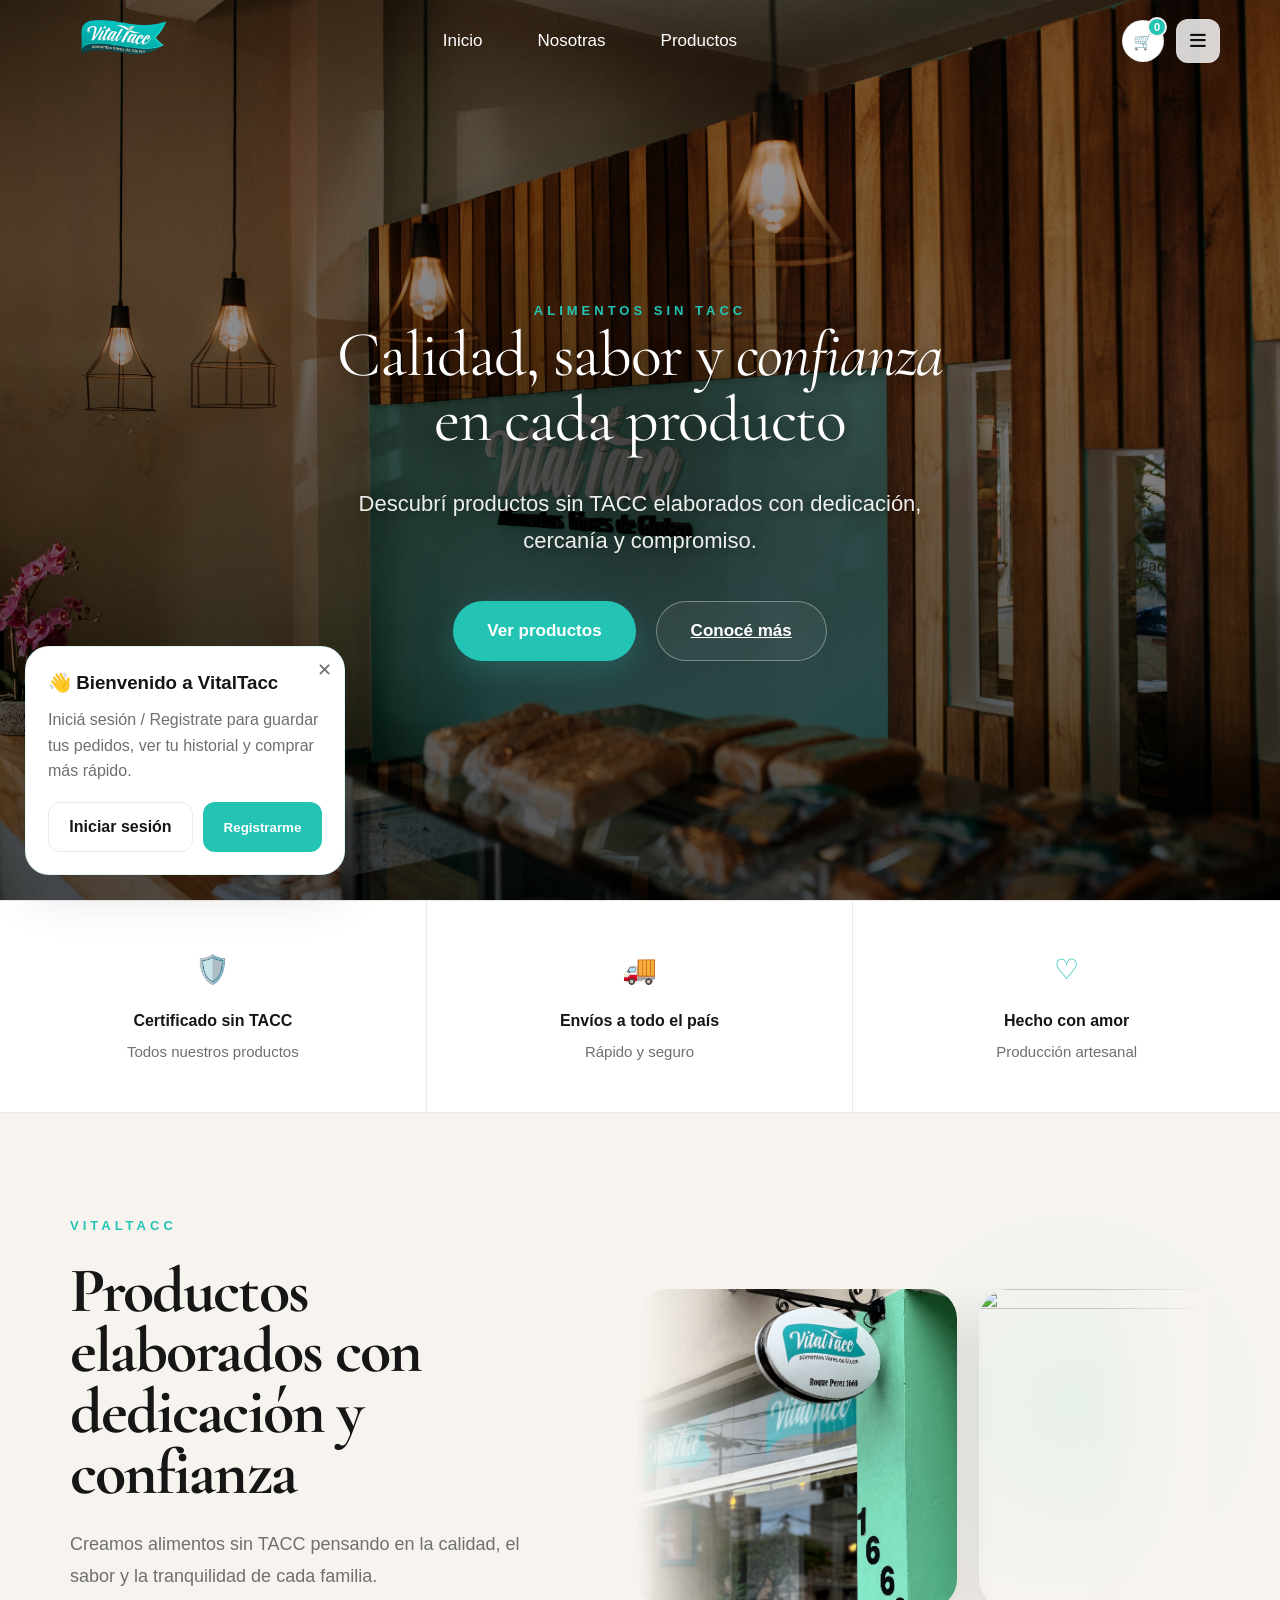
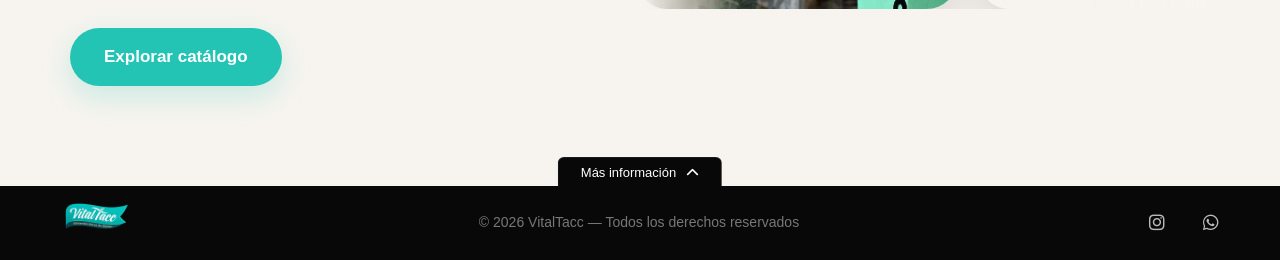
==== commit 17f8c58c: "Sistema VitalTacc actualizado" ====
--- a/src/main/java/com/vitaltacc/frontend/index.html
+++ b/src/main/java/com/vitaltacc/frontend/index.html
@@ -21,31 +21,38 @@
     <header class="navbar">
 
         <!-- LOGO -->
+
         <a href="index.html" class="logo">
+
             <img src="img/logo.png" alt="VitalTacc">
+
         </a>
 
-        <!-- MENU -->
+        <!-- LINKS -->
+
         <nav class="nav-links">
 
-            <a href="index.html">Inicio</a>
-
-            <a href="nosotras.html">Nosotras</a>
-
-            <a href="#productos">Productos</a>
+            <a href="index.html">
+                Inicio
+            </a>
+
+            <a href="nosotras.html">
+                Nosotras
+            </a>
+
+            <a href="#productos">
+                Productos
+            </a>
 
         </nav>
 
-        <button class="menu-toggle" id="menuToggle">
-
-            ☰
-
-        </button>
-
         <!-- DERECHA -->
+
         <div class="nav-user">
 
-            <div id="nav-user"></div>
+            <div id="navbar-actions"></div>
+
+            <!-- CARRITO -->
 
             <button class="cart-btn" onclick="abrirCarrito()">
 
@@ -56,6 +63,26 @@
                 </span>
 
             </button>
+
+            <!-- MENU -->
+
+            <button class="menu-toggle" id="menuToggle">
+
+                <i class="fa-solid fa-bars"></i>
+
+            </button>
+
+        </div>
+
+        <!-- PANEL MENU -->
+
+        <div class="menu-panel" id="menuPanel">
+
+            <div class="menu-panel-content">
+
+                <div id="nav-user"></div>
+
+            </div>
 
         </div>
 
@@ -198,22 +225,41 @@
             <div class="contenido-carrito">
 
                 <button class="cerrar-carrito" onclick="cerrarCarrito()">
-
                     ✖
                 </button>
 
-                <h2>Tu carrito</h2>
+                <div class="carrito-header">
+
+                    <div class="carrito-icono">
+                        🛒
+                    </div>
+
+                    <h2>Tu carrito</h2>
+
+                    <p>
+                        Revisá tus productos antes de finalizar la compra
+                    </p>
+
+                </div>
 
                 <ul id="lista-carrito"></ul>
 
-                <p class="total">
-                    Total: $<span id="total">0</span>
-                </p>
-
-                <button class="btn-finalizar" onclick="finalizarCompra()">
-
-                    Finalizar compra
-                </button>
+                <div class="resumen-carrito">
+
+                    <p class="total">
+
+                        Total:
+                        <span>
+                            $<span id="total">0</span>
+                        </span>
+
+                    </p>
+
+                    <button class="btn-finalizar" onclick="finalizarCompra()">
+                        Finalizar compra
+                    </button>
+
+                </div>
 
             </div>
 
@@ -380,6 +426,74 @@
         Producto agregado al carrito
 
     </div>
+
+    <!-- BIENVENIDA INVITADO -->
+
+    <div id="bienvenidaInvitado" class="bienvenida-invitado">
+
+        <button class="cerrar-bienvenida" onclick="cerrarBienvenida()">
+            ✕
+        </button>
+
+        <h3>
+            👋 Bienvenido a VitalTacc
+        </h3>
+
+        <p>
+            Iniciá sesión / Registrate para guardar tus pedidos,
+            ver tu historial y comprar más rápido.
+        </p>
+
+        <div class="bienvenida-botones">
+
+            <a href="login.html" class="btn-login-mini">
+                Iniciar sesión
+            </a>
+
+            <button class="btn-registro-mini" onclick="abrirRegistro()">
+                Registrarme
+            </button>
+
+        </div>
+
+    </div>
+
+    <!-- MODAL REGISTRO -->
+
+    <div id="modalRegistro" class="modal-registro">
+
+        <div class="contenido-registro">
+
+            <button class="cerrar-registro" onclick="cerrarRegistro()">
+                ✕
+            </button>
+
+            <h2>Crear cuenta</h2>
+
+            <p>
+                Registrate para guardar tus compras y acceder a promociones.
+            </p>
+
+            <input type="text" id="registroNombre" placeholder="Nombre completo">
+
+            <input type="text" id="registroDni" placeholder="DNI">
+
+            <input type="text" id="registroTelefono" placeholder="Teléfono">
+
+            <input type="email" id="registroEmail" placeholder="Email">
+
+            <input type="password" id="registroContrasena" placeholder="Contraseña">
+
+            <input type="password" id="registroContrasena2" placeholder="Repetir contraseña">
+
+            <button class="btn-hero" onclick="registrarse()">
+                Crear cuenta
+            </button>
+
+        </div>
+
+    </div>
+
     <script src="js/global.js"></script>
     <script src="js/auth.js"></script>
     <script src="js/app.js"></script>
--- a/src/main/java/com/vitaltacc/frontend/css/global.css
+++ b/src/main/java/com/vitaltacc/frontend/css/global.css
@@ -118,6 +118,110 @@
     color: white;
 }
 
+/* PANEL MENU */
+
+.menu-panel {
+
+    position: fixed;
+
+    top: 78px;
+
+    right: -340px;
+
+    width: 340px;
+
+    height: calc(100vh - 78px);
+
+    background: rgba(10, 10, 10, 0.96);
+
+    backdrop-filter: blur(18px);
+
+    -webkit-backdrop-filter: blur(18px);
+
+    border-left: 1px solid rgba(255, 255, 255, 0.06);
+
+    transition: right 0.35s ease;
+
+    z-index: 9998;
+}
+
+.menu-panel.active {
+
+    right: 0;
+}
+
+.menu-panel-content {
+
+    padding: 34px;
+
+    display: flex;
+
+    flex-direction: column;
+
+    gap: 14px;
+}
+
+.menu-user {
+
+    color: white;
+
+    font-size: 22px;
+
+    font-weight: 600;
+
+    margin-bottom: 14px;
+}
+
+.menu-panel a {
+
+    display: flex;
+
+    align-items: center;
+
+    gap: 14px;
+
+    color: rgba(255, 255, 255, 0.78);
+
+    text-decoration: none;
+
+    padding: 14px 0;
+
+    border-bottom: 1px solid rgba(255, 255, 255, 0.06);
+
+    transition: 0.25s ease;
+}
+
+.menu-panel a:hover {
+
+    color: var(--green-light);
+}
+
+.logout-btn {
+
+    margin-top: 24px;
+
+    height: 46px;
+
+    border-radius: 14px;
+
+    border: none;
+
+    background: rgba(255, 255, 255, 0.08);
+
+    color: white;
+
+    font-size: 15px;
+
+    cursor: pointer;
+
+    transition: 0.25s ease;
+}
+
+.logout-btn:hover {
+
+    background: rgba(255, 255, 255, 0.14);
+}
+
 /* LOGO */
 
 .logo {
@@ -214,9 +318,56 @@
 
     display: flex;
 
-    align-items: center;
-
-    gap: 10px;
+    flex-direction: column;
+
+    align-items: flex-start;
+
+    width: 100%;
+
+    gap: 0;
+}
+
+.menu-link {
+
+    width: 100%;
+
+    display: flex;
+
+    align-items: center;
+
+    gap: 14px;
+
+    padding: 16px 0;
+
+    color: rgba(255, 255, 255, 0.8);
+
+    text-decoration: none;
+
+    border-bottom: 1px solid rgba(255, 255, 255, 0.06);
+}
+
+.logout-link {
+
+    width: 100%;
+
+    background: transparent;
+
+    border: none;
+
+    text-align: left;
+
+    font-size: 16px;
+
+    color: rgba(255, 255, 255, 0.8);
+
+    cursor: pointer;
+
+    margin-top: 10px;
+}
+
+.logout-link:hover {
+
+    color: var(--green-light);
 }
 
 .cart-btn {
@@ -342,34 +493,38 @@
 
 .menu-toggle {
 
-    display: none;
-
     width: 44px;
 
     height: 44px;
 
     border-radius: 12px;
 
-    border: 1px solid rgba(0, 0, 0, 0.08);
+    border: 1px solid rgba(255, 255, 255, 0.12);
+
+    background: rgba(255, 255, 255, 0.82);
+
+    color: #111;
+
+    font-size: 18px;
+
+    cursor: pointer;
+
+    display: flex;
+
+    align-items: center;
+
+    justify-content: center;
+
+    transition: 0.25s ease;
+}
+
+.menu-toggle:hover {
 
     background: white;
 
-    color: var(--text);
-
-    font-size: 20px;
-
-    cursor: pointer;
-
-    align-items: center;
-
-    justify-content: center;
-}
-
-.menu-toggle:hover {
-
-    background: rgba(36, 196, 181, 0.18);
-
     border-color: rgba(36, 196, 181, 0.35);
+
+    transform: translateY(-1px);
 
     box-shadow: 0 10px 24px rgba(36, 196, 181, 0.14);
 }
--- a/src/main/java/com/vitaltacc/frontend/css/styles.css
+++ b/src/main/java/com/vitaltacc/frontend/css/styles.css
@@ -20,22 +20,6 @@
     padding: 95px 20px 0;
     background-attachment: fixed;
     isolation: isolate;
-}
-
-.hero::after {
-
-    content: "";
-
-    position: absolute;
-
-    inset: 0;
-
-    background:
-        radial-gradient(circle at top right,
-            rgba(36, 196, 181, 0.18),
-            transparent 35%);
-
-    pointer-events: none;
 }
 
 .overlay {
@@ -63,6 +47,8 @@
     animation: fadeUp 0.8s ease;
 
     margin-top: 0px;
+
+    transform: translateY(-18px);
 }
 
 .hero-content::before {
@@ -80,14 +66,16 @@
 
     z-index: -1;
 
-    filter: blur(20px);
+    filter: blur(40px);
+
+    opacity: 0.9;
 }
 
 .subtitulo-hero {
 
     color: var(--green-light);
 
-    letter-spacing: 6px;
+    letter-spacing: 4px;
 
     font-size: 13px;
 
@@ -321,7 +309,7 @@
 
     height: 100%;
 
-    background: #111;
+    background: var(--cream);
 
     border-left: 1px solid var(--border);
 
@@ -329,11 +317,79 @@
 
     overflow-y: auto;
 
-    position: relative;
-
-    animation: abrirCarrito 0.3s ease;
-
-    box-shadow: -10px 0 30px rgba(0, 0, 0, 0.2);
+    box-shadow:
+        -10px 0 40px rgba(0, 0, 0, .08);
+}
+
+.contenido-carrito h2 {
+
+    color: var(--text);
+
+    font-size: 30px;
+
+    margin-bottom: 25px;
+}
+
+.total {
+
+    margin-top: 25px;
+
+    padding: 18px;
+
+    border-radius: 16px;
+
+    background: white;
+
+    border: 1px solid var(--border);
+
+    font-size: 20px;
+
+    font-weight: 700;
+}
+
+.btn-finalizar {
+
+    width: 100%;
+
+    margin-top: 20px;
+
+    height: 54px;
+
+    border: none;
+
+    border-radius: 16px;
+
+    background: var(--green-light);
+
+    color: white;
+
+    font-size: 16px;
+
+    font-weight: 600;
+
+    cursor: pointer;
+
+    transition: .25s;
+}
+
+.btn-finalizar:hover {
+
+    transform: translateY(-2px);
+
+    box-shadow:
+        0 12px 25px rgba(36, 196, 181, .25);
+}
+
+.carrito-header {
+
+    margin-bottom: 30px;
+}
+
+.carrito-header p {
+
+    color: var(--text-light);
+
+    font-size: 14px;
 }
 
 /* 🔥 ANIMACIÓN */
@@ -370,17 +426,16 @@
 
 .cerrar-carrito {
 
-    position: absolute;
-
-    top: 20px;
-    right: 20px;
-
-    border: none;
-    background: none;
-
-    font-size: 24px;
-
-    cursor: pointer;
+    width: 42px;
+    height: 42px;
+
+    border-radius: 50%;
+
+    border: 1px solid var(--border);
+
+    background: white;
+
+    color: var(--text);
 }
 
 /* 🔥 LISTA */
@@ -553,17 +608,49 @@
     border-top: 1px solid var(--border);
 
     border-bottom: 1px solid var(--border);
+
+    position: relative;
+
+    z-index: 5;
 }
 
 .beneficio {
 
-    padding: 42px 24px;
+    padding: 48px 24px;
 
     text-align: center;
 
     border-right: 1px solid var(--border);
 
-    transition: 0.25s ease;
+    transition:
+        transform 0.25s ease,
+        background 0.25s ease,
+        box-shadow 0.25s ease;
+
+    position: relative;
+}
+
+.beneficio::before {
+
+    content: "";
+
+    position: absolute;
+
+    inset: 0;
+
+    background:
+        linear-gradient(to bottom,
+            rgba(36, 196, 181, 0.02),
+            transparent);
+
+    opacity: 0;
+
+    transition: opacity 0.25s ease;
+}
+
+.beneficio:hover::before {
+
+    opacity: 1;
 }
 
 .beneficio:last-child {
@@ -611,13 +698,13 @@
 
 .editorial-section {
 
-    padding: 120px 70px;
+    padding: 100px 70px;
 
     display: grid;
 
     grid-template-columns: 1fr 1.2fr;
 
-    gap: 70px;
+    gap: 90px;
 
     align-items: center;
 
@@ -656,11 +743,20 @@
     font-weight: 700;
 }
 
+.editorial-content {
+
+    position: relative;
+
+    z-index: 3;
+}
+
 .editorial-content h2 {
 
     font-size: clamp(42px, 5vw, 64px);
 
-    line-height: 1;
+    line-height: 0.95;
+
+    letter-spacing: -0.03em;
 
     margin: 24px 0;
 
@@ -716,20 +812,30 @@
 
     object-fit: cover;
 
-    border-radius: 28px;
+    border-radius: 30px;
 
     flex-shrink: 0;
 
-    box-shadow: 0 10px 30px rgba(0, 0, 0, 0.08);
-
-    transition: transform 0.3s ease;
-
     display: block;
+
+    filter:
+        contrast(1.03) saturate(1.02);
+
+    box-shadow:
+        0 18px 40px rgba(0, 0, 0, 0.12);
+
+    transition:
+        transform 0.35s ease,
+        box-shadow 0.35s ease;
 }
 
 .carousel-track img:hover {
 
-    transform: translateY(-6px);
+    transform:
+        translateY(-8px) scale(1.015);
+
+    box-shadow:
+        0 28px 60px rgba(0, 0, 0, 0.18);
 }
 
 .carousel-wrapper::after {
@@ -786,4 +892,335 @@
     to {
         transform: translateX(-50%);
     }
+}
+
+.item-carrito {
+
+    background: white;
+
+    border: 1px solid var(--border);
+
+    border-radius: 18px;
+
+    padding: 18px;
+
+    margin-bottom: 16px;
+
+    display: flex;
+
+    flex-direction: column;
+
+    gap: 12px;
+
+    box-shadow: 0 8px 20px rgba(0, 0, 0, .04);
+}
+
+.item-carrito .info strong {
+
+    display: block;
+
+    font-size: 18px;
+
+    color: var(--text);
+}
+
+.item-carrito .info p {
+
+    color: var(--text-light);
+
+    margin-top: 4px;
+}
+
+.controles {
+
+    display: flex;
+
+    align-items: center;
+
+    gap: 12px;
+}
+
+.controles button {
+
+    width: 34px;
+
+    height: 34px;
+
+    border-radius: 10px;
+
+    border: 1px solid var(--border);
+
+    background: white;
+
+    cursor: pointer;
+
+    font-size: 18px;
+
+    font-weight: bold;
+}
+
+.controles span {
+
+    min-width: 20px;
+
+    text-align: center;
+
+    font-weight: 600;
+}
+
+.subtotal {
+
+    font-size: 18px;
+
+    font-weight: 700;
+
+    color: var(--green);
+}
+
+.eliminar {
+
+    align-self: flex-end;
+
+    border: none;
+
+    background: transparent;
+
+    cursor: pointer;
+
+    font-size: 20px;
+}
+
+/* =========================
+   BIENVENIDA INVITADO
+========================= */
+
+.bienvenida-invitado {
+
+    position: fixed;
+
+    bottom: 25px;
+    left: 25px;
+
+    width: 320px;
+
+    background: white;
+
+    border-radius: 24px;
+
+    padding: 22px;
+
+    border: 1px solid rgba(36, 196, 181, .15);
+
+    box-shadow:
+        0 20px 50px rgba(0, 0, 0, .12);
+
+    z-index: 9999;
+}
+
+.bienvenida-invitado h3 {
+
+    margin-bottom: 10px;
+
+    color: var(--text);
+}
+
+.bienvenida-invitado p {
+
+    color: var(--text-light);
+
+    line-height: 1.6;
+
+    margin-bottom: 18px;
+}
+
+.bienvenida-botones {
+
+    display: flex;
+
+    gap: 10px;
+}
+
+.btn-login-mini {
+
+    flex: 1;
+
+    text-decoration: none;
+
+    text-align: center;
+
+    padding: 12px;
+
+    border-radius: 12px;
+
+    border: 1px solid var(--border);
+
+    color: var(--text);
+
+    font-weight: 600;
+}
+
+.btn-registro-mini {
+
+    flex: 1;
+
+    border: none;
+
+    border-radius: 12px;
+
+    background: var(--green-light);
+
+    color: white;
+
+    font-weight: 600;
+
+    cursor: pointer;
+}
+
+.cerrar-bienvenida {
+
+    position: absolute;
+
+    top: 12px;
+    right: 12px;
+
+    border: none;
+
+    background: transparent;
+
+    cursor: pointer;
+
+    font-size: 18px;
+
+    color: var(--text-light);
+}
+
+/* =========================
+   MODAL REGISTRO
+========================= */
+
+.modal-registro {
+
+    position: fixed;
+
+    inset: 0;
+
+    background: rgba(0, 0, 0, .45);
+
+    display: none;
+
+    align-items: center;
+
+    justify-content: center;
+
+    z-index: 999999;
+}
+
+.contenido-registro {
+
+    width: 420px;
+
+    max-width: 92%;
+
+    background: white;
+
+    border-radius: 28px;
+
+    padding: 28px;
+
+    position: relative;
+
+    box-shadow:
+        0 25px 60px rgba(0, 0, 0, .15);
+
+    animation: aparecerModal .25s ease;
+}
+
+.contenido-registro h2 {
+
+    margin-bottom: 8px;
+
+    color: var(--text);
+}
+
+.contenido-registro p {
+
+    color: var(--text-light);
+
+    margin-bottom: 24px;
+}
+
+.contenido-registro input {
+
+    width: 100%;
+
+    height: 52px;
+
+    padding: 0 16px;
+
+    margin-bottom: 12px;
+
+    border-radius: 14px;
+
+    border: 1px solid var(--border);
+
+    font-size: 15px;
+}
+
+.contenido-registro input:focus {
+
+    outline: none;
+
+    border-color: var(--green-light);
+}
+
+.btn-crear-cuenta {
+
+    width: 100%;
+
+    height: 54px;
+
+    border: none;
+
+    border-radius: 14px;
+
+    background: var(--green-light);
+
+    color: white;
+
+    font-weight: 600;
+
+    font-size: 16px;
+
+    cursor: pointer;
+}
+
+.cerrar-registro {
+
+    position: absolute;
+
+    top: 18px;
+    right: 18px;
+
+    border: none;
+
+    background: transparent;
+
+    font-size: 22px;
+
+    cursor: pointer;
+}
+
+@keyframes aparecerModal {
+
+    from {
+
+        opacity: 0;
+        transform: translateY(20px);
+    }
+
+    to {
+
+        opacity: 1;
+        transform: translateY(0);
+    }
 }
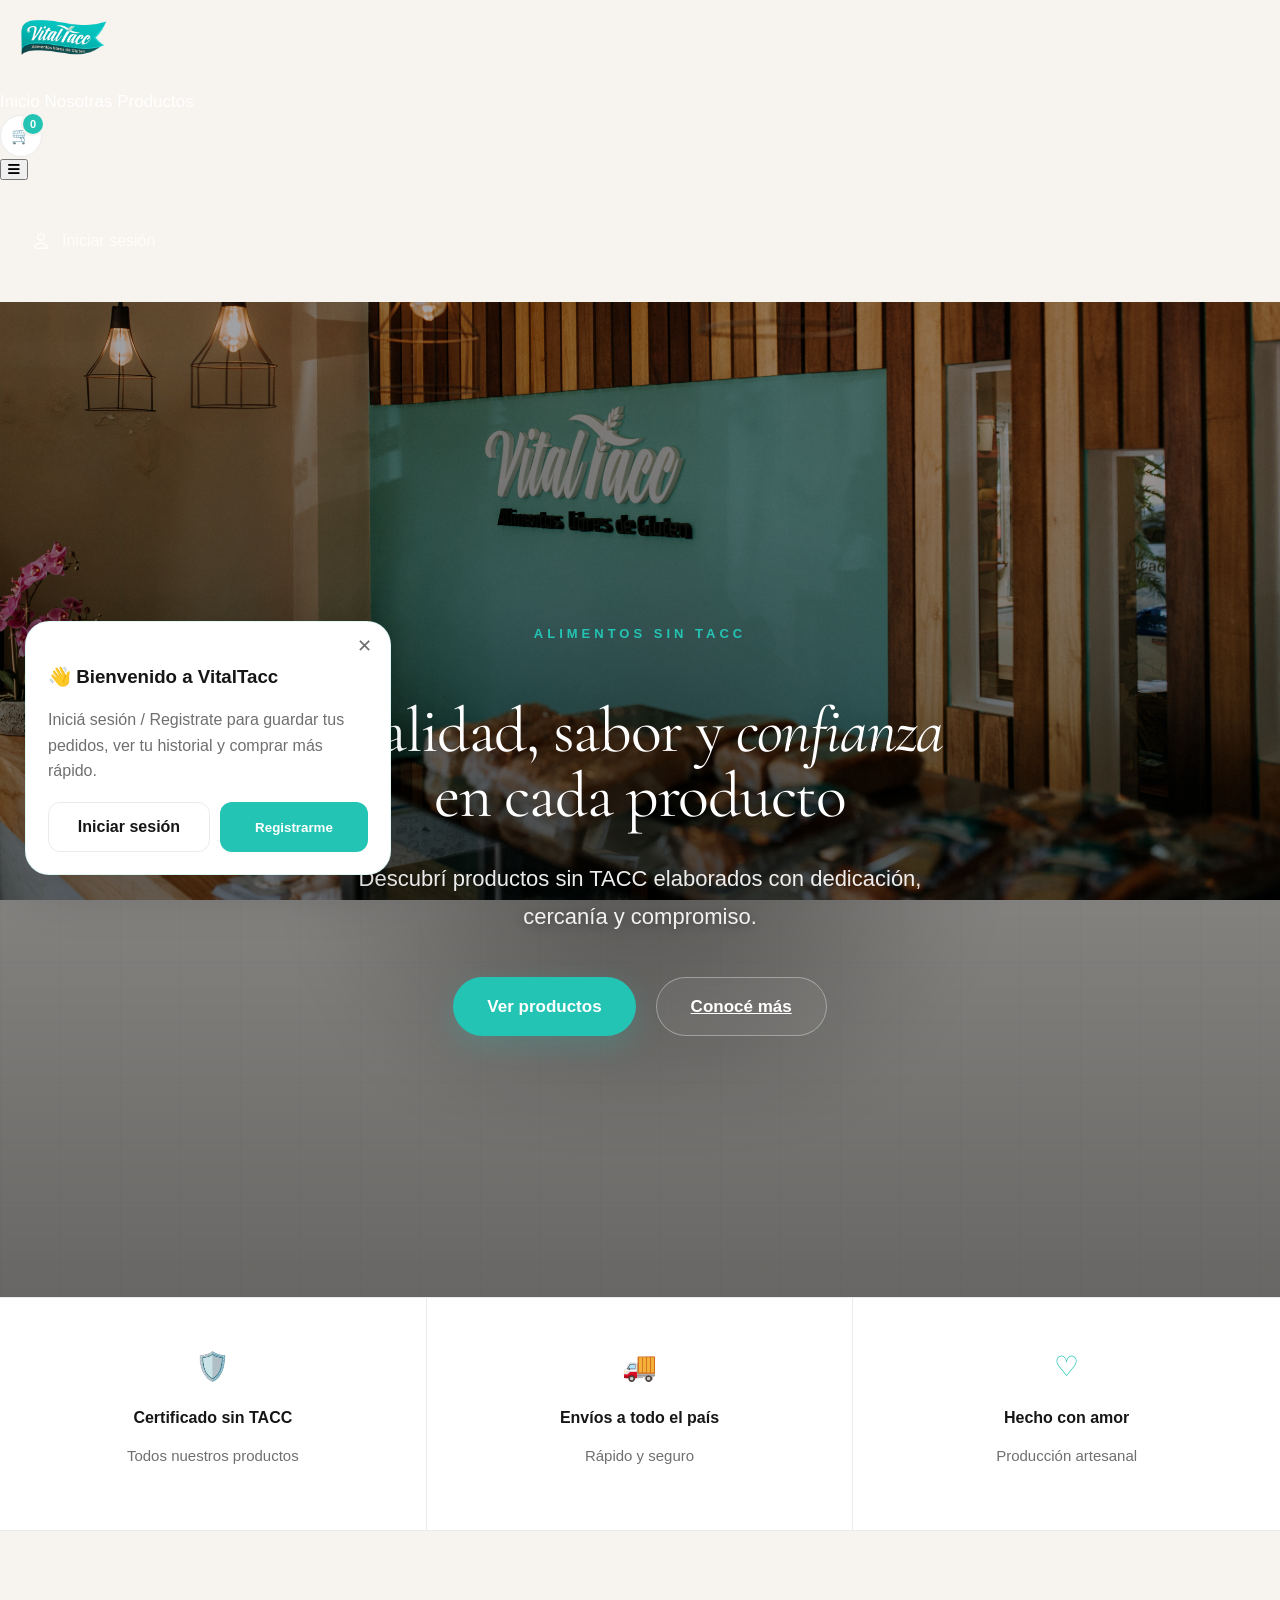
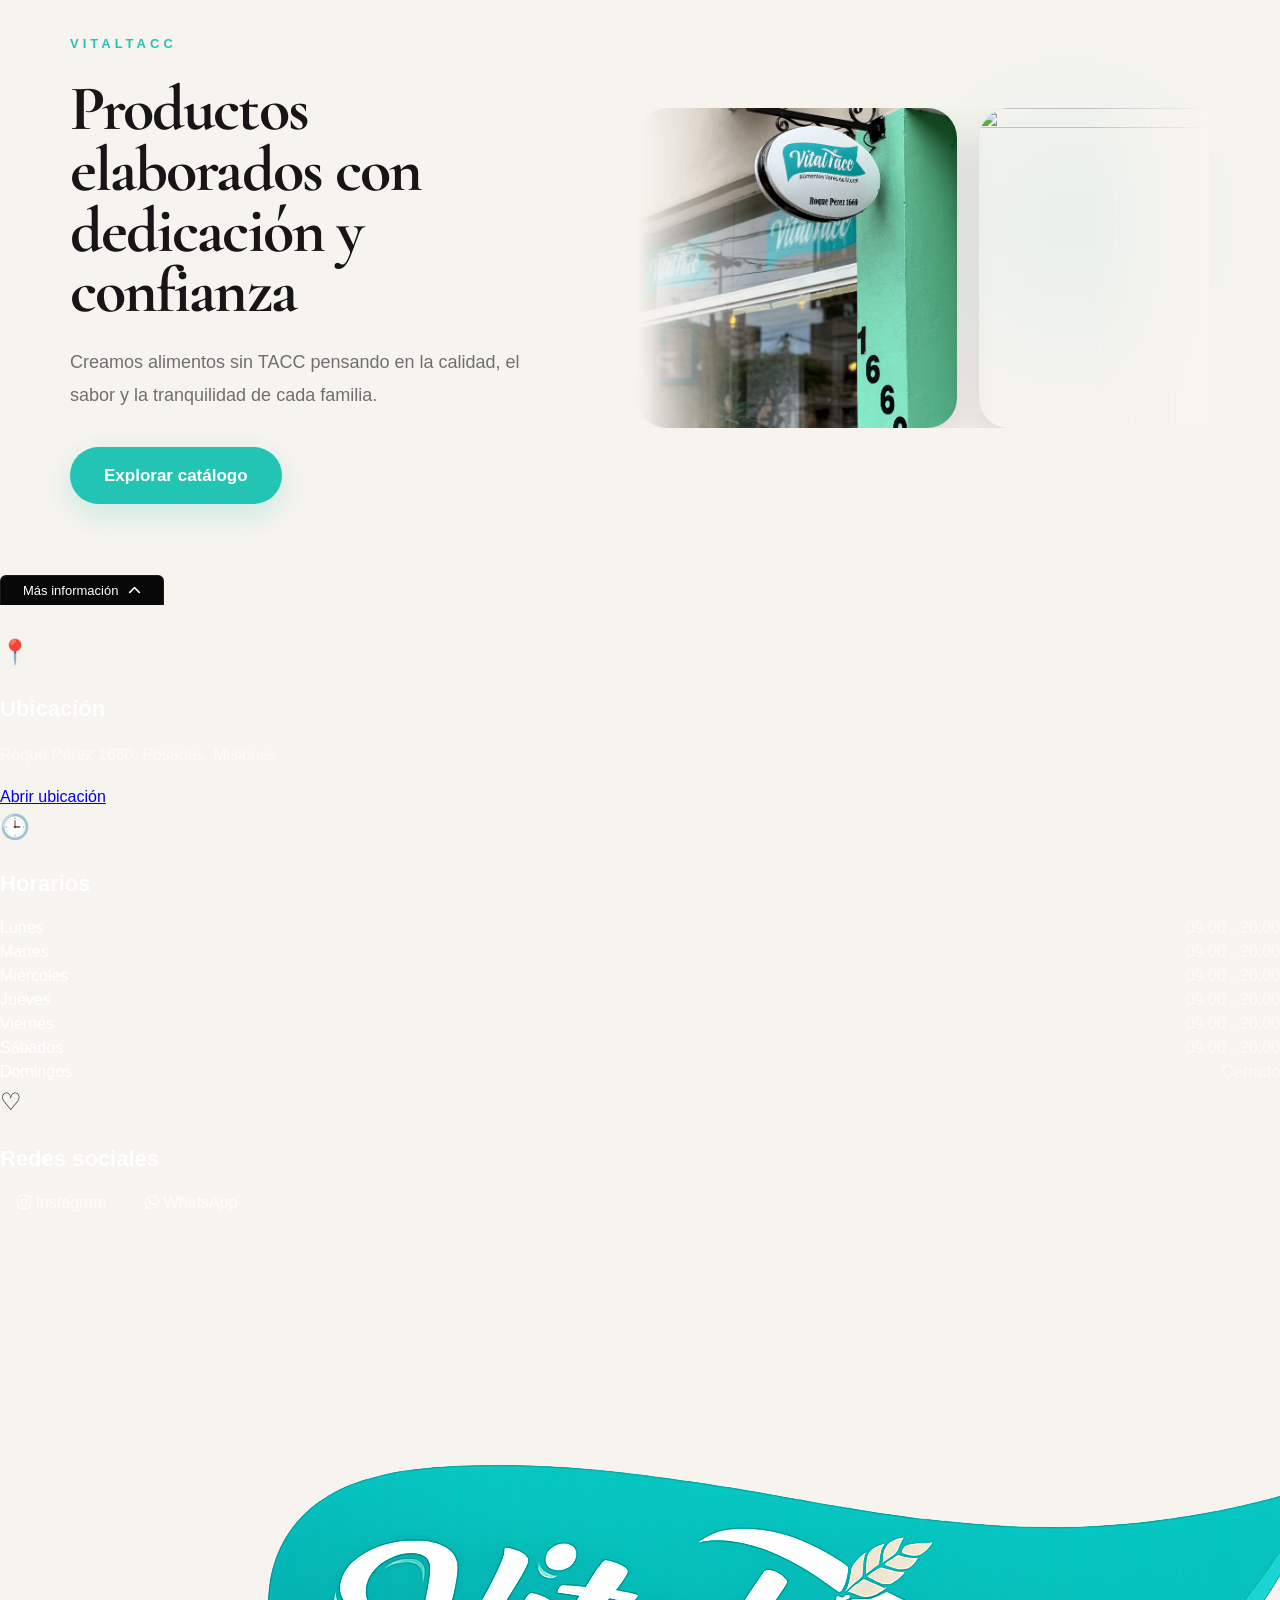
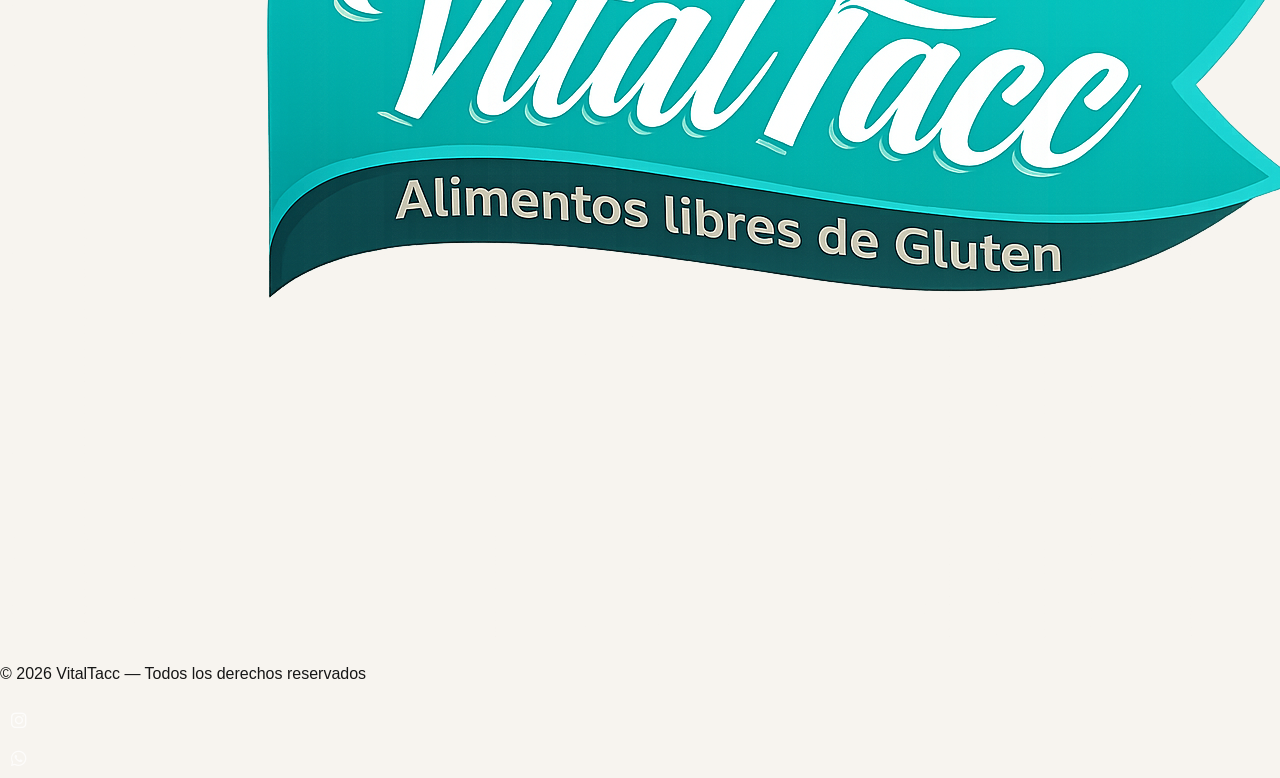
==== commit 1e846a47: "Actualiza configuracion y permisos del administrador" ====
--- a/src/main/java/com/vitaltacc/frontend/index.html
+++ b/src/main/java/com/vitaltacc/frontend/index.html
@@ -293,21 +293,19 @@
 
                 <div class="footer-card">
 
-                    <div class="footer-icon">
-                        📍
-                    </div>
+                    <div class="footer-icon">📍</div>
 
                     <h3>Ubicación</h3>
 
-                    <p>
-                        Roque Pérez 1660<br>
-                        Posadas, Misiones
+                    <p id="footerDireccion">
+                        Roque Pérez 1660, Posadas, Misiones
                     </p>
 
-                    <a href="https://maps.app.goo.gl/hDy4N3ZFMr4rXz6CA?g_st=iwb" target="_blank" class="footer-map-btn">
-
+                    <p id="footerTelefono"></p>
+
+                    <a id="footerMaps" href="https://maps.app.goo.gl/hDy4N3ZFMr4rXz6CA?g_st=iwb" target="_blank"
+                        rel="noopener noreferrer" class="footer-map-btn">
                         Abrir ubicación
-
                     </a>
 
                 </div>
@@ -325,18 +323,38 @@
                     <div class="footer-hours">
 
                         <div>
-                            <span>Lunes a Viernes</span>
-                            <strong>09:00 - 20:00</strong>
+                            <span>Lunes</span>
+                            <strong id="footerHorarioLunes">09:00 - 20:00</strong>
+                        </div>
+
+                        <div>
+                            <span>Martes</span>
+                            <strong id="footerHorarioMartes">09:00 - 20:00</strong>
+                        </div>
+
+                        <div>
+                            <span>Miércoles</span>
+                            <strong id="footerHorarioMiercoles">09:00 - 20:00</strong>
+                        </div>
+
+                        <div>
+                            <span>Jueves</span>
+                            <strong id="footerHorarioJueves">09:00 - 20:00</strong>
+                        </div>
+
+                        <div>
+                            <span>Viernes</span>
+                            <strong id="footerHorarioViernes">09:00 - 20:00</strong>
                         </div>
 
                         <div>
                             <span>Sábados</span>
-                            <strong>09:00 - 20:00</strong>
+                            <strong id="footerHorarioSabado">09:00 - 20:00</strong>
                         </div>
 
                         <div>
                             <span>Domingos</span>
-                            <strong>Cerrado</strong>
+                            <strong id="footerHorarioDomingo">Cerrado</strong>
                         </div>
 
                     </div>
@@ -355,18 +373,14 @@
 
                     <div class="footer-socials">
 
-                        <a href="https://instagram.com/" target="_blank">
-
+                        <a id="footerInstagram" href="https://instagram.com/" target="_blank" rel="noopener noreferrer">
                             <i class="fa-brands fa-instagram"></i>
                             Instagram
-
                         </a>
 
-                        <a href="https://wa.me/" target="_blank">
-
+                        <a id="footerWhatsapp" href="https://wa.me/" target="_blank" rel="noopener noreferrer">
                             <i class="fa-brands fa-whatsapp"></i>
                             WhatsApp
-
                         </a>
 
                     </div>
@@ -385,16 +399,14 @@
 
             <div class="footer-brand">
 
-                <img src="img/logo.png" alt="VitalTacc">
+                <img id="footerLogo" src="img/logo.png" alt="VitalTacc">
 
             </div>
 
             <!-- COPYRIGHT -->
 
             <p class="footer-copy">
-
-                © 2026 VitalTacc — Todos los derechos reservados
-
+                © 2026 <span id="footerNombreNegocio">VitalTacc</span> — Todos los derechos reservados
             </p>
 
             <!-- REDES -->
@@ -497,6 +509,7 @@
     <script src="js/global.js"></script>
     <script src="js/auth.js"></script>
     <script src="js/app.js"></script>
+    <script src="js/configuracion-tienda.js"></script>
 
 </body>
 
--- a/src/main/java/com/vitaltacc/frontend/css/global.css
+++ b/src/main/java/com/vitaltacc/frontend/css/global.css
@@ -1,1011 +1,1887 @@
 html,
+
 body {
+
     margin: 0;
+
     padding: 0;
+
     background: #080808;
-}
+
+}
+
+
 
 :root {
 
+
+
     --green: #1D9E75;
 
+
+
     --green-dark: #0F6E56;
 
+
+
     --green-light: #24c4b5;
 
+
+
     --cream: #f7f4ef;
 
+
+
     --cream-2: #efe9df;
 
+
+
     --white: #ffffff;
 
+
+
     --text: #161616;
 
+
+
     --text-light: #6f6f6f;
 
+
+
     --gold: #b9924c;
 
+
+
     --border: rgba(0, 0, 0, 0.08);
 
+
+
     --shadow:
+
         0 10px 30px rgba(0, 0, 0, 0.08);
 
+
+
     --radius:
+
         18px;
-}
-
-/* RESET */
-
-* {
+
+}
+
+
+
+/\* RESET \*/ \* {
+
     margin: 0;
+
     padding: 0;
+
     box-sizing: border-box;
-}
+
+}
+
+
 
 html {
+
     scroll-behavior: smooth;
-}
+
+}
+
+
 
 body {
 
+
+
     font-family: 'DM Sans', sans-serif;
 
+
+
     background: var(--cream);
 
+
+
     overflow-x: hidden;
 
+
+
     color: var(--text);
 
+
+
     line-height: 1.5;
 
+
+
     -webkit-font-smoothing: antialiased;
-}
-
-/* NAVBAR */
-
-.navbar {
+
+}
+
+
+
+/\* NAVBAR \*/ .navbar {
+
+
 
     position: fixed;
 
+
+
     top: 0;
+
     left: 0;
 
+
+
     width: 100%;
 
+
+
     height: 78px;
 
+
+
     padding: 0 60px;
 
+
+
     display: grid;
 
+
+
     grid-template-columns: 220px 1fr 320px;
 
+
+
     align-items: center;
 
+
+
     z-index: 9999;
 
+
+
     background: transparent;
 
+
+
     border-bottom: 1px solid transparent;
 
+
+
     backdrop-filter: none;
 
+
+
     transition:
-        background 0.3s ease,
+
+        *background* 0.3s ease,
+
         backdrop-filter 0.3s ease,
+
         border-color 0.3s ease,
+
         box-shadow 0.3s ease;
-}
-
-/* SCROLL */
-
-.navbar.scrolled {
+
+}
+
+
+
+/\* SCROLL \*/ .navbar.scrolled {
+
+
 
     background: rgba(8, 8, 8, 0.45);
 
+
+
     backdrop-filter: blur(18px);
 
+
+
     -webkit-backdrop-filter: blur(18px);
 
+
+
     border-bottom: 1px solid rgba(255, 255, 255, 0.06);
 
+
+
     box-shadow: 0 8px 30px rgba(0, 0, 0, 0.18);
-}
+
+}
+
+
 
 .navbar.scrolled .nav-links a,
+
 .navbar.scrolled .nav-user {
 
+
+
     color: white;
-}
-
-/* PANEL MENU */
-
-.menu-panel {
+
+}
+
+
+
+/\* PANEL MENU \*/ .menu-panel {
+
+
 
     position: fixed;
 
+
+
     top: 78px;
 
+
+
     right: -340px;
 
+
+
     width: 340px;
 
+
+
     height: calc(100vh - 78px);
 
+
+
     background: rgba(10, 10, 10, 0.96);
 
+
+
     backdrop-filter: blur(18px);
 
+
+
     -webkit-backdrop-filter: blur(18px);
 
+
+
     border-left: 1px solid rgba(255, 255, 255, 0.06);
 
+
+
     transition: right 0.35s ease;
 
+
+
     z-index: 9998;
-}
+
+}
+
+
 
 .menu-panel.active {
 
+
+
     right: 0;
-}
+
+}
+
+
 
 .menu-panel-content {
 
+
+
     padding: 34px;
 
+
+
     display: flex;
 
+
+
     flex-direction: column;
 
+
+
     gap: 14px;
-}
+
+}
+
+
 
 .menu-user {
 
+
+
     color: white;
 
+
+
     font-size: 22px;
 
+
+
     font-weight: 600;
 
+
+
     margin-bottom: 14px;
-}
+
+}
+
+
 
 .menu-panel a {
 
+
+
     display: flex;
 
+
+
     align-items: center;
 
+
+
     gap: 14px;
 
+
+
     color: rgba(255, 255, 255, 0.78);
 
+
+
     text-decoration: none;
 
+
+
     padding: 14px 0;
 
+
+
     border-bottom: 1px solid rgba(255, 255, 255, 0.06);
 
+
+
     transition: 0.25s ease;
-}
+
+}
+
+
 
 .menu-panel a:hover {
 
+
+
     color: var(--green-light);
-}
+
+}
+
+
 
 .logout-btn {
 
+
+
     margin-top: 24px;
 
+
+
     height: 46px;
 
+
+
     border-radius: 14px;
 
+
+
     border: none;
 
+
+
     background: rgba(255, 255, 255, 0.08);
 
+
+
     color: white;
 
+
+
     font-size: 15px;
 
+
+
     cursor: pointer;
 
+
+
     transition: 0.25s ease;
-}
+
+}
+
+
 
 .logout-btn:hover {
 
+
+
     background: rgba(255, 255, 255, 0.14);
-}
-
-/* LOGO */
-
-.logo {
+
+}
+
+
+
+/\* LOGO \*/ .logo {
+
+
 
     display: flex;
+
     align-items: center;
-}
+
+}
+
+
 
 .logo img {
 
+
+
     height: 82px;
 
+
+
     width: auto;
 
+
+
     object-fit: contain;
-}
-
-/* LINKS */
-
-.nav-links {
+
+}
+
+
+
+/\* LINKS \*/ .nav-links {
+
+
 
     display: flex;
 
+
+
     justify-content: center;
 
+
+
     align-items: center;
 
+
+
     gap: 55px;
-}
+
+}
+
+
 
 .nav-links a {
 
+
+
     color: white;
 
+
+
     text-decoration: none;
 
+
+
     font-size: 17px;
 
+
+
     font-weight: 400;
 
+
+
     transition: 0.3s;
 
+
+
     position: relative;
-}
+
+}
+
+
 
 .nav-links a::after {
 
+
+
     content: "";
 
+
+
     position: absolute;
 
+
+
     left: 0;
+
     bottom: -6px;
 
+
+
     width: 0;
 
+
+
     height: 2px;
 
+
+
     background: var(--green-light);
 
+
+
     transition: 0.3s ease;
-}
+
+}
+
+
 
 .nav-links a:hover::after {
 
+
+
     width: 100%;
-}
+
+}
+
+
 
 .nav-links a:hover {
 
+
+
     color: var(--green-light);
-}
-
-/* USUARIO */
-
-.nav-user {
+
+}
+
+
+
+/\* USUARIO \*/ .nav-user {
+
+
 
     display: flex;
 
+
+
     justify-content: flex-end;
 
+
+
     align-items: center;
 
+
+
     gap: 12px;
 
+
+
     color: white;
 
+
+
     font-weight: 600;
 
+
+
     flex-wrap: nowrap;
-}
-
-#nav-user {
+
+}
+
+
+
+\#nav-user {
+
+
 
     display: flex;
 
+
+
     flex-direction: column;
 
+
+
     align-items: flex-start;
 
+
+
     width: 100%;
 
+
+
     gap: 0;
-}
+
+}
+
+
 
 .menu-link {
 
+
+
     width: 100%;
 
+
+
     display: flex;
 
+
+
     align-items: center;
 
+
+
     gap: 14px;
 
+
+
     padding: 16px 0;
 
+
+
     color: rgba(255, 255, 255, 0.8);
 
+
+
     text-decoration: none;
 
+
+
     border-bottom: 1px solid rgba(255, 255, 255, 0.06);
-}
+
+}
+
+
 
 .logout-link {
 
+
+
     width: 100%;
 
+
+
     background: transparent;
 
+
+
     border: none;
 
+
+
     text-align: left;
 
+
+
     font-size: 16px;
 
+
+
     color: rgba(255, 255, 255, 0.8);
 
+
+
     cursor: pointer;
 
+
+
     margin-top: 10px;
-}
+
+}
+
+
 
 .logout-link:hover {
 
+
+
     color: var(--green-light);
-}
+
+}
+
+
 
 .cart-btn {
 
+
+
     position: relative;
 
+
+
     width: 42px;
 
+
+
     height: 42px;
 
+
+
     border-radius: 50%;
 
+
+
     border: 1px solid rgba(0, 0, 0, 0.08);
 
+
+
     background: white;
 
+
+
     color: var(--text);
 
+
+
     cursor: pointer;
 
+
+
     display: flex;
 
+
+
     align-items: center;
 
+
+
     justify-content: center;
 
+
+
     font-size: 16px;
 
+
+
     transition: 0.25s ease;
-}
+
+}
+
+
 
 .cart-btn:hover {
 
+
+
     background: rgba(36, 196, 181, 0.18);
 
+
+
     border-color: rgba(36, 196, 181, 0.35);
 
+
+
     transform: translateY(-1px);
 
+
+
     box-shadow: 0 10px 24px rgba(36, 196, 181, 0.14);
-}
+
+}
+
+
 
 .cart-btn span {
 
+
+
     position: absolute;
 
+
+
     top: -4px;
 
+
+
     right: -4px;
 
+
+
     width: 20px;
 
+
+
     height: 20px;
 
+
+
     border-radius: 50%;
 
+
+
     background: var(--green-light);
 
+
+
     color: white;
 
+
+
     font-size: 11px;
 
+
+
     font-weight: 700;
 
+
+
     display: flex;
 
+
+
     align-items: center;
 
+
+
     justify-content: center;
 
+
+
     border: 2px solid var(--cream);
-}
-
-/* BOTONES */
-
-.btn-nav {
+
+}
+
+
+
+/\* BOTONES \*/ .btn-nav {
+
+
 
     height: 42px;
 
+
+
     padding: 0 18px;
 
+
+
     border-radius: 12px;
 
+
+
     border: 1px solid rgba(255, 255, 255, 0.12);
 
+
+
     background: rgba(255, 255, 255, 0.78);
 
+
+
     color: #111;
 
+
+
     display: flex;
 
+
+
     align-items: center;
 
+
+
     justify-content: center;
 
+
+
     font-size: 14px;
 
+
+
     font-weight: 500;
 
+
+
     white-space: nowrap;
 
+
+
     cursor: pointer;
 
+
+
     transition: 0.25s ease;
 
+
+
     backdrop-filter: blur(10px);
-}
+
+}
+
+
 
 .btn-nav:hover {
 
+
+
     background: white;
 
+
+
     border-color: rgba(36, 196, 181, 0.35);
 
+
+
     color: #111;
 
+
+
     transform: translateY(-1px);
 
+
+
     box-shadow: 0 10px 24px rgba(36, 196, 181, 0.14);
-}
-
-/* MENU MOBILE */
-
-.menu-toggle {
+
+}
+
+
+
+/\* MENU MOBILE \*/ .menu-toggle {
+
+
 
     width: 44px;
 
+
+
     height: 44px;
 
+
+
     border-radius: 12px;
 
+
+
     border: 1px solid rgba(255, 255, 255, 0.12);
 
+
+
     background: rgba(255, 255, 255, 0.82);
 
+
+
     color: #111;
 
+
+
     font-size: 18px;
 
+
+
     cursor: pointer;
 
+
+
     display: flex;
 
+
+
     align-items: center;
 
+
+
     justify-content: center;
 
+
+
     transition: 0.25s ease;
-}
+
+}
+
+
 
 .menu-toggle:hover {
 
+
+
     background: white;
 
+
+
     border-color: rgba(36, 196, 181, 0.35);
 
+
+
     transform: translateY(-1px);
 
+
+
     box-shadow: 0 10px 24px rgba(36, 196, 181, 0.14);
-}
-
-/* MOBILE */
-
-@media(max-width: 900px) {
+
+}
+
+
+
+/\* MOBILE \*/ @media(max-width: 900px) {
+
+
 
     .navbar {
 
+
+
         grid-template-columns: 1fr auto auto;
 
+
+
         height: 78px;
 
+
+
         padding: 0 20px;
+
     }
 
+
+
     .menu-toggle {
 
+
+
         display: flex;
+
     }
 
+
+
     .logo {
 
+
+
         justify-content: flex-start;
+
     }
 
+
+
     .logo img {
 
+
+
         height: 68px;
+
     }
 
+
+
     .nav-links {
 
+
+
         position: fixed;
 
+
+
         box-shadow: 10px 0 30px rgba(0, 0, 0, 0.08);
 
+
+
         top: 78px;
 
+
+
         left: -100%;
 
+
+
         width: 280px;
 
+
+
         height: calc(100vh - 78px);
 
+
+
         background: rgba(15, 15, 15, 0.92);
 
+
+
         backdrop-filter: blur(18px);
 
+
+
         flex-direction: column;
 
+
+
         justify-content: flex-start;
 
+
+
         align-items: flex-start;
 
+
+
         padding: 40px 30px;
 
+
+
         gap: 28px;
 
+
+
         transition: left 0.35s ease;
 
+
+
         border-right: 1px solid var(--border);
+
     }
 
+
+
     .nav-links.active {
 
+
+
         left: 0;
+
     }
 
+
+
     .nav-links a {
 
+
+
         font-size: 18px;
 
+
+
         position: relative;
 
+
+
         color: white;
+
     }
 
+
+
     .nav-links a:hover {
+
         color: var(--green);
+
     }
 
+
+
     .nav-user {
 
+
+
         justify-content: flex-end;
+
     }
-}
-
-/* =========================
-   FOOTER
-========================= */
-
-.footer {
+
+}
+
+
+
+/\*=========================FOOTER \=========================\*/ .footer {
+
+
 
     background: #080808;
 
+
+
     position: relative;
 
+
+
     overflow: visible;
-}
-
-/* =========================
-   BOTON
-========================= */
-
-.footer-toggle-wrapper {
+
+}
+
+
+
+/\*=========================BOTON \=========================\*/ .footer-toggle-wrapper {
+
+
 
     position: absolute;
 
+
+
     top: 0;
 
+
+
     left: 50%;
 
+
+
     transform: translateX(-50%);
 
+
+
     z-index: 100;
-}
+
+}
+
+
 
 .footer-toggle {
 
+
+
     position: relative;
 
+
+
     top: -29px;
 
+
+
     height: 30px;
 
+
+
     padding: 0 22px;
 
+
+
     border-radius: 6px 6px 0 0;
 
+
+
     border: 1px solid rgba(255, 255, 255, 0.08);
 
+
+
     border-bottom: none;
 
+
+
     background: #080808;
 
+
+
     color: white;
 
+
+
     display: flex;
 
+
+
     align-items: center;
 
+
+
     justify-content: center;
 
+
+
     gap: 10px;
 
+
+
     cursor: pointer;
 
+
+
     font-size: 13px;
 
+
+
     font-weight: 500;
 
+
+
     transition:
+
         transform 0.25s ease,
+
         border-color 0.25s ease,
-        background 0.25s ease;
-}
+
+        *background* 0.25s ease;
+
+}
+
+
 
 .footer-toggle:hover {
 
+
+
     background: #111;
 
+
+
     border-color: rgba(255, 255, 255, 0.16);
 
+
+
     transform: translateY(-1px);
-}
+
+}
+
+
 
 .footer-toggle i {
 
+
+
     transform: rotate(180deg);
 
+
+
     transition: transform 0.35s ease;
-}
+
+}
+
+
 
 .footer-toggle.active i {
 
+
+
     transform: rotate(0deg);
-}
-
-/* =========================
-   PANEL DESPLEGABLE
-========================= */
-
-.footer-extra {
+
+}
+
+
+
+/\*=========================PANEL DESPLEGABLE \=========================\*/ .footer-extra {
+
+
 
     max-height: 0;
 
+
+
     overflow: hidden;
 
+
+
     background: #0d0d0d;
 
+
+
     transition:
+
         max-height 0.45s ease,
+
         padding 0.35s ease;
 
+
+
     padding: 0 70px;
-}
+
+}
+
+
 
 .footer-extra.active {
 
+
+
     max-height: 700px;
 
+
+
     padding: 55px 70px 40px;
-}
-
-/* =========================
-   MAIN
-========================= */
-
-.footer-main {
+
+}
+
+
+
+/\*=========================MAIN \=========================\*/ .footer-main {
+
+
 
     height: 74px;
 
+
+
     padding: 0 50px;
 
+
+
     display: flex;
 
+
+
     align-items: center;
 
+
+
     justify-content: space-between;
 
+
+
     gap: 20px;
-}
-
-/* =========================
-   LOGO
-========================= */
-
-.footer-brand img {
+
+}
+
+
+
+/\*=========================LOGO \=========================\*/ .footer-brand img {
+
+
 
     height: 60px;
 
+
+
     width: auto;
 
+
+
     object-fit: contain;
-}
-
-/* =========================
-   COPYRIGHT
-========================= */
-
-.footer-copy {
+
+}
+
+
+
+/\*=========================COPYRIGHT \=========================\*/ .footer-copy {
+
+
 
     color: rgba(255, 255, 255, 0.45);
 
+
+
     font-size: 14px;
 
+
+
     text-align: center;
-}
-
-/* =========================
-   REDES INLINE
-========================= */
-
-.footer-socials-inline {
+
+}
+
+
+
+/\*=========================REDES INLINE \=========================\*/ .footer-socials-inline {
+
+
 
     display: flex;
 
+
+
     align-items: center;
 
+
+
     gap: 16px;
-}
+
+}
+
+
 
 .footer-socials-inline a {
 
+
+
     width: 38px;
 
+
+
     height: 38px;
 
+
+
     border-radius: 50%;
 
+
+
     display: flex;
 
+
+
     align-items: center;
 
+
+
     justify-content: center;
 
+
+
     color: rgba(255, 255, 255, 0.72);
 
+
+
     text-decoration: none;
 
+
+
     font-size: 18px;
 
+
+
     transition: 0.25s ease;
-}
+
+}
+
+
 
 .footer-socials-inline a:hover {
 
+
+
     color: var(--green-light);
 
+
+
     background: rgba(36, 196, 181, 0.08);
-}
-
-/* =========================
-   GRID
-========================= */
-
-.footer-grid {
+
+}
+
+
+
+/\*=========================GRID \=========================\*/ .footer-grid {
+
+
 
     display: grid;
 
+
+
     grid-template-columns: repeat(3, 1fr);
 
+
+
     gap: 24px;
-}
-
-/* =========================
-   CARDS
-========================= */
-
-.footer-card {
+
+}
+
+
+
+/\*=========================CARDS \=========================\*/ .footer-card {
+
+
 
     background: rgba(255, 255, 255, 0.03);
 
+
+
     border: 1px solid rgba(255, 255, 255, 0.06);
 
+
+
     border-radius: 24px;
 
+
+
     padding: 26px;
-}
+
+}
+
+
 
 .footer-card h3 {
 
+
+
     color: white;
 
+
+
     margin-bottom: 16px;
 
+
+
     font-size: 22px;
-}
+
+}
+
+
 
 .footer-card p {
 
+
+
     color: rgba(255, 255, 255, 0.65);
 
+
+
     line-height: 1.7;
-}
+
+}
+
+
 
 .footer-icon {
 
+
+
     font-size: 24px;
 
+
+
     margin-bottom: 18px;
-}
-
-/* =========================
-   HORARIOS
-========================= */
-
-.footer-hours {
+
+}
+
+
+
+/\*=========================HORARIOS \=========================\*/ .footer-hours {
+
+
 
     display: flex;
 
+
+
     flex-direction: column;
 
+
+
     gap: 16px;
-}
+
+}
+
+
 
 .footer-hours div {
 
+
+
     display: flex;
 
+
+
     justify-content: space-between;
-}
+
+}
+
+
 
 .footer-hours span {
 
+
+
     color: white;
-}
+
+}
+
+
 
 .footer-hours strong {
 
+
+
     color: rgba(255, 255, 255, 0.65);
 
+
+
     font-weight: 500;
-}
-
-/* =========================
-   REDES CARD
-========================= */
-
-.footer-socials {
+
+}
+
+
+
+/\*=========================REDES CARD \=========================\*/ .footer-socials {
+
+
 
     display: flex;
 
+
+
     flex-direction: column;
 
+
+
     gap: 12px;
-}
+
+}
+
+
 
 .footer-socials a {
 
+
+
     padding: 14px 16px;
 
+
+
     border-radius: 14px;
 
+
+
     background: rgba(255, 255, 255, 0.03);
 
+
+
     border: 1px solid rgba(255, 255, 255, 0.06);
 
+
+
     color: rgba(255, 255, 255, 0.82);
 
+
+
     text-decoration: none;
 
+
+
     transition: 0.25s ease;
-}
+
+}
+
+
 
 .footer-socials a:hover {
 
+
+
     background: rgba(36, 196, 181, 0.08);
 
+
+
     border-color: rgba(36, 196, 181, 0.18);
-}
-
-/* =========================
-   BOTON MAPA
-========================= */
-
-.footer-map-btn {
+
+}
+
+
+
+/\*=========================BOTON MAPA \=========================\*/ .footer-map-btn {
+
+
 
     display: inline-flex;
 
+
+
     align-items: center;
 
+
+
     justify-content: center;
 
+
+
     padding: 12px 20px;
 
+
+
     border-radius: 999px;
 
+
+
     background: var(--green-light);
 
+
+
     color: white !important;
 
+
+
     text-decoration: none;
 
+
+
     font-weight: 600;
 
+
+
     margin-top: 14px;
 
+
+
     transition: 0.25s ease;
-}
+
+}
+
+
 
 .footer-map-btn:hover {
 
+
+
     transform: translateY(-2px);
 
+
+
     background: #2dd4bf;
-}
-
-/* =========================
-   MOBILE
-========================= */
-
-@media(max-width:900px) {
+
+}
+
+
+
+/\*=========================MOBILE \=========================\*/ @media(max-width:900px) {
+
+
 
     .footer-main {
 
+
+
         flex-direction: column;
 
+
+
         justify-content: center;
 
+
+
         text-align: center;
 
+
+
         height: auto;
 
+
+
         padding: 25px 20px;
+
     }
 
+
+
     .footer-extra {
 
+
+
         padding: 0 20px;
+
     }
 
+
+
     .footer-extra.active {
 
+
+
         padding: 55px 20px 30px;
+
     }
 
+
+
     .footer-grid {
 
+
+
         grid-template-columns: 1fr;
+
     }
+
+}
+
+
+
+.numero-grande {
+
+    font-size: 40px;
+
+    font-weight: 700;
+
 }
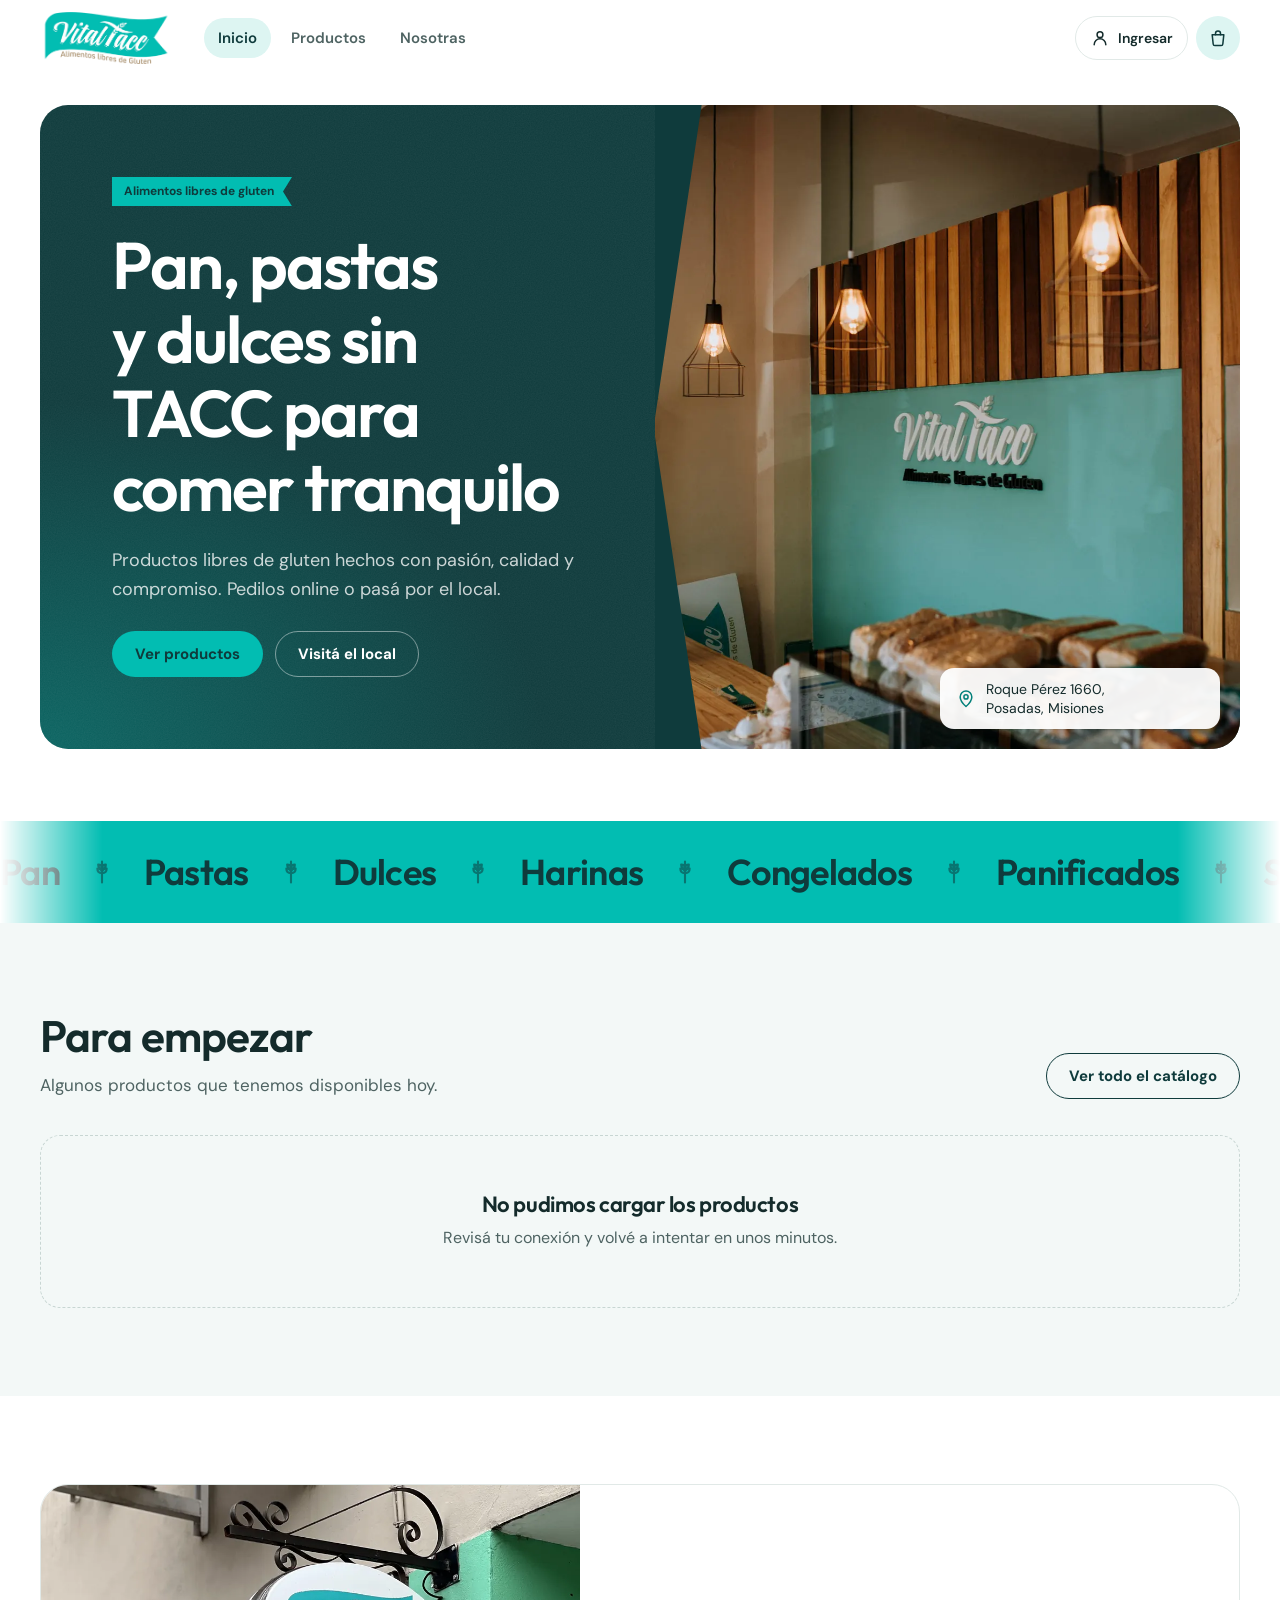
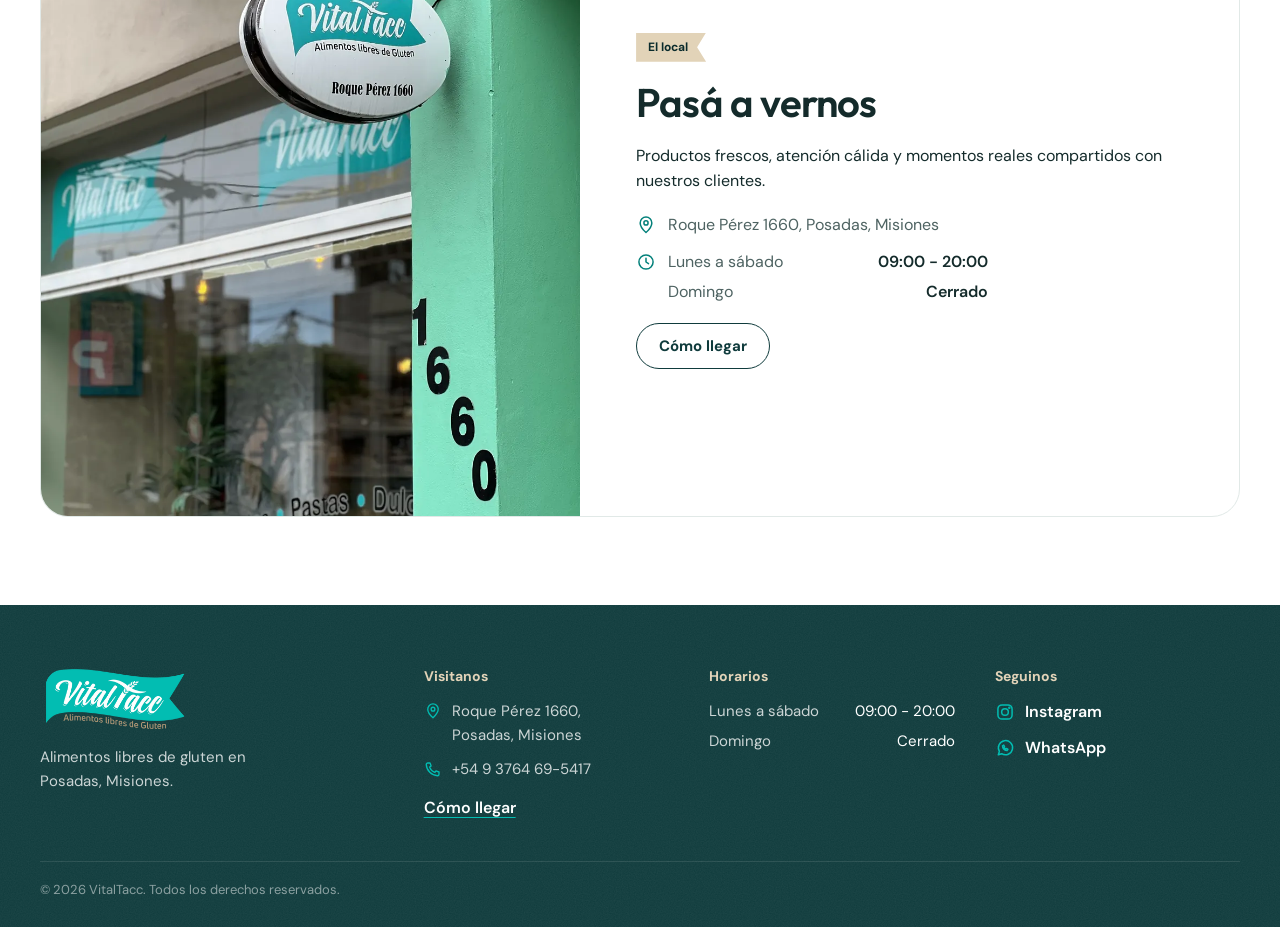
==== commit 045f333d: "Rediseño de tienda y panel, comprobante por mail y paginación" ====
--- a/src/main/java/com/vitaltacc/frontend/index.html
+++ b/src/main/java/com/vitaltacc/frontend/index.html
@@ -4,513 +4,88 @@
 <head>
     <meta charset="UTF-8">
     <meta name="viewport" content="width=device-width, initial-scale=1.0">
+    <title>VitalTacc · Alimentos libres de gluten en Posadas</title>
+    <meta name="description" content="Pan, pastas y dulces sin TACC en Posadas. Comprá online o en el local de Roque Pérez 1660.">
+    <link rel="icon" type="image/png" href="img/logo-vitaltacc.png">
     <link rel="preconnect" href="https://fonts.googleapis.com">
-
     <link rel="preconnect" href="https://fonts.gstatic.com" crossorigin>
-
-    <link href="https://fonts.googleapis.com/css2?family=Cormorant+Garamond:wght@400;500;600&display=swap"
-        rel="stylesheet" rel="stylesheet">
-    <title>VitalTacc</title>
-    <link rel="stylesheet" href="css/global.css">
-    <link rel="stylesheet" href="css/styles.css">
-    <link rel="icon" href="favicon.ico">
-    <link rel="stylesheet" href="https://cdnjs.cloudflare.com/ajax/libs/font-awesome/6.5.1/css/all.min.css">
+    <link href="https://fonts.googleapis.com/css2?family=DM+Sans:wght@400;500;600;700&family=Outfit:wght@500;600;700&display=swap"
+        rel="stylesheet">
+    <link rel="stylesheet" href="css/tienda.css">
 </head>
 
-<body>
-    <header class="navbar">
+<body data-pagina="inicio">
 
-        <!-- LOGO -->
+    <header id="encabezado"></header>
 
-        <a href="index.html" class="logo">
+    <main id="contenido" tabindex="-1">
 
-            <img src="img/logo.png" alt="VitalTacc">
+        <section class="hero">
+            <div class="contenedor">
+                <div class="hero-interior">
+                    <div class="hero-texto">
+                        <span class="cinta">Alimentos libres de gluten</span>
+                        <h1>Pan, pastas y dulces sin TACC para comer tranquilo</h1>
+                        <p>Productos libres de gluten hechos con pasión, calidad y compromiso. Pedilos online o pasá por el local.</p>
+                        <div class="hero-botones">
+                            <a class="boton boton-primario" href="productos.html">Ver productos</a>
+                            <a class="boton boton-claro" href="#visitanos">Visitá el local</a>
+                        </div>
+                    </div>
+                    <div class="hero-foto">
+                        <img src="img/local-interior.webp" alt="Mostrador del local de VitalTacc con panificados sin TACC" width="1800" height="1199" fetchpriority="high">
+                        <p class="hero-dato"><svg class="icono" viewBox="0 0 24 24" aria-hidden="true"><path d="M12 21s7-6.2 7-11.5A7 7 0 0 0 5 9.5C5 14.8 12 21 12 21z"/><circle cx="12" cy="9.5" r="2.5"/></svg><span data-config="direccion">Roque Pérez 1660, Posadas, Misiones</span></p>
+                    </div>
+                </div>
+            </div>
+        </section>
 
-        </a>
 
-        <!-- LINKS -->
-
-        <nav class="nav-links">
-
-            <a href="index.html">
-                Inicio
-            </a>
-
-            <a href="nosotras.html">
-                Nosotras
-            </a>
-
-            <a href="#productos">
-                Productos
-            </a>
-
-        </nav>
-
-        <!-- DERECHA -->
-
-        <div class="nav-user">
-
-            <div id="navbar-actions"></div>
-
-            <!-- CARRITO -->
-
-            <button class="cart-btn" onclick="abrirCarrito()">
-
-                🛒
-
-                <span id="contador-carrito">
-                    0
-                </span>
-
-            </button>
-
-            <!-- MENU -->
-
-            <button class="menu-toggle" id="menuToggle">
-
-                <i class="fa-solid fa-bars"></i>
-
-            </button>
-
+        <div class="franja" aria-hidden="true">
+            <div class="franja-pista">
+                <div class="franja-grupo"><span>Pan</span><svg class="icono" viewBox="0 0 24 24" aria-hidden="true"><path d="M12 21V9"/><path d="M12 13c-2.5 0-4-1.6-4-4 2.5 0 4 1.6 4 4zM12 13c2.5 0 4-1.6 4-4-2.5 0-4 1.6-4 4zM12 9c-2 0-3.3-1.3-3.3-3.3C10.7 5.7 12 7 12 9zM12 9c2 0 3.3-1.3 3.3-3.3C13.3 5.7 12 7 12 9zM12 5.5V3"/></svg><span>Pastas</span><svg class="icono" viewBox="0 0 24 24" aria-hidden="true"><path d="M12 21V9"/><path d="M12 13c-2.5 0-4-1.6-4-4 2.5 0 4 1.6 4 4zM12 13c2.5 0 4-1.6 4-4-2.5 0-4 1.6-4 4zM12 9c-2 0-3.3-1.3-3.3-3.3C10.7 5.7 12 7 12 9zM12 9c2 0 3.3-1.3 3.3-3.3C13.3 5.7 12 7 12 9zM12 5.5V3"/></svg><span>Dulces</span><svg class="icono" viewBox="0 0 24 24" aria-hidden="true"><path d="M12 21V9"/><path d="M12 13c-2.5 0-4-1.6-4-4 2.5 0 4 1.6 4 4zM12 13c2.5 0 4-1.6 4-4-2.5 0-4 1.6-4 4zM12 9c-2 0-3.3-1.3-3.3-3.3C10.7 5.7 12 7 12 9zM12 9c2 0 3.3-1.3 3.3-3.3C13.3 5.7 12 7 12 9zM12 5.5V3"/></svg><span>Harinas</span><svg class="icono" viewBox="0 0 24 24" aria-hidden="true"><path d="M12 21V9"/><path d="M12 13c-2.5 0-4-1.6-4-4 2.5 0 4 1.6 4 4zM12 13c2.5 0 4-1.6 4-4-2.5 0-4 1.6-4 4zM12 9c-2 0-3.3-1.3-3.3-3.3C10.7 5.7 12 7 12 9zM12 9c2 0 3.3-1.3 3.3-3.3C13.3 5.7 12 7 12 9zM12 5.5V3"/></svg><span>Congelados</span><svg class="icono" viewBox="0 0 24 24" aria-hidden="true"><path d="M12 21V9"/><path d="M12 13c-2.5 0-4-1.6-4-4 2.5 0 4 1.6 4 4zM12 13c2.5 0 4-1.6 4-4-2.5 0-4 1.6-4 4zM12 9c-2 0-3.3-1.3-3.3-3.3C10.7 5.7 12 7 12 9zM12 9c2 0 3.3-1.3 3.3-3.3C13.3 5.7 12 7 12 9zM12 5.5V3"/></svg><span>Panificados</span><svg class="icono" viewBox="0 0 24 24" aria-hidden="true"><path d="M12 21V9"/><path d="M12 13c-2.5 0-4-1.6-4-4 2.5 0 4 1.6 4 4zM12 13c2.5 0 4-1.6 4-4-2.5 0-4 1.6-4 4zM12 9c-2 0-3.3-1.3-3.3-3.3C10.7 5.7 12 7 12 9zM12 9c2 0 3.3-1.3 3.3-3.3C13.3 5.7 12 7 12 9zM12 5.5V3"/></svg><span>Snacks</span><svg class="icono" viewBox="0 0 24 24" aria-hidden="true"><path d="M12 21V9"/><path d="M12 13c-2.5 0-4-1.6-4-4 2.5 0 4 1.6 4 4zM12 13c2.5 0 4-1.6 4-4-2.5 0-4 1.6-4 4zM12 9c-2 0-3.3-1.3-3.3-3.3C10.7 5.7 12 7 12 9zM12 9c2 0 3.3-1.3 3.3-3.3C13.3 5.7 12 7 12 9zM12 5.5V3"/></svg><span>Sin TACC</span><svg class="icono" viewBox="0 0 24 24" aria-hidden="true"><path d="M12 21V9"/><path d="M12 13c-2.5 0-4-1.6-4-4 2.5 0 4 1.6 4 4zM12 13c2.5 0 4-1.6 4-4-2.5 0-4 1.6-4 4zM12 9c-2 0-3.3-1.3-3.3-3.3C10.7 5.7 12 7 12 9zM12 9c2 0 3.3-1.3 3.3-3.3C13.3 5.7 12 7 12 9zM12 5.5V3"/></svg></div>
+                <div class="franja-grupo"><span>Pan</span><svg class="icono" viewBox="0 0 24 24" aria-hidden="true"><path d="M12 21V9"/><path d="M12 13c-2.5 0-4-1.6-4-4 2.5 0 4 1.6 4 4zM12 13c2.5 0 4-1.6 4-4-2.5 0-4 1.6-4 4zM12 9c-2 0-3.3-1.3-3.3-3.3C10.7 5.7 12 7 12 9zM12 9c2 0 3.3-1.3 3.3-3.3C13.3 5.7 12 7 12 9zM12 5.5V3"/></svg><span>Pastas</span><svg class="icono" viewBox="0 0 24 24" aria-hidden="true"><path d="M12 21V9"/><path d="M12 13c-2.5 0-4-1.6-4-4 2.5 0 4 1.6 4 4zM12 13c2.5 0 4-1.6 4-4-2.5 0-4 1.6-4 4zM12 9c-2 0-3.3-1.3-3.3-3.3C10.7 5.7 12 7 12 9zM12 9c2 0 3.3-1.3 3.3-3.3C13.3 5.7 12 7 12 9zM12 5.5V3"/></svg><span>Dulces</span><svg class="icono" viewBox="0 0 24 24" aria-hidden="true"><path d="M12 21V9"/><path d="M12 13c-2.5 0-4-1.6-4-4 2.5 0 4 1.6 4 4zM12 13c2.5 0 4-1.6 4-4-2.5 0-4 1.6-4 4zM12 9c-2 0-3.3-1.3-3.3-3.3C10.7 5.7 12 7 12 9zM12 9c2 0 3.3-1.3 3.3-3.3C13.3 5.7 12 7 12 9zM12 5.5V3"/></svg><span>Harinas</span><svg class="icono" viewBox="0 0 24 24" aria-hidden="true"><path d="M12 21V9"/><path d="M12 13c-2.5 0-4-1.6-4-4 2.5 0 4 1.6 4 4zM12 13c2.5 0 4-1.6 4-4-2.5 0-4 1.6-4 4zM12 9c-2 0-3.3-1.3-3.3-3.3C10.7 5.7 12 7 12 9zM12 9c2 0 3.3-1.3 3.3-3.3C13.3 5.7 12 7 12 9zM12 5.5V3"/></svg><span>Congelados</span><svg class="icono" viewBox="0 0 24 24" aria-hidden="true"><path d="M12 21V9"/><path d="M12 13c-2.5 0-4-1.6-4-4 2.5 0 4 1.6 4 4zM12 13c2.5 0 4-1.6 4-4-2.5 0-4 1.6-4 4zM12 9c-2 0-3.3-1.3-3.3-3.3C10.7 5.7 12 7 12 9zM12 9c2 0 3.3-1.3 3.3-3.3C13.3 5.7 12 7 12 9zM12 5.5V3"/></svg><span>Panificados</span><svg class="icono" viewBox="0 0 24 24" aria-hidden="true"><path d="M12 21V9"/><path d="M12 13c-2.5 0-4-1.6-4-4 2.5 0 4 1.6 4 4zM12 13c2.5 0 4-1.6 4-4-2.5 0-4 1.6-4 4zM12 9c-2 0-3.3-1.3-3.3-3.3C10.7 5.7 12 7 12 9zM12 9c2 0 3.3-1.3 3.3-3.3C13.3 5.7 12 7 12 9zM12 5.5V3"/></svg><span>Snacks</span><svg class="icono" viewBox="0 0 24 24" aria-hidden="true"><path d="M12 21V9"/><path d="M12 13c-2.5 0-4-1.6-4-4 2.5 0 4 1.6 4 4zM12 13c2.5 0 4-1.6 4-4-2.5 0-4 1.6-4 4zM12 9c-2 0-3.3-1.3-3.3-3.3C10.7 5.7 12 7 12 9zM12 9c2 0 3.3-1.3 3.3-3.3C13.3 5.7 12 7 12 9zM12 5.5V3"/></svg><span>Sin TACC</span><svg class="icono" viewBox="0 0 24 24" aria-hidden="true"><path d="M12 21V9"/><path d="M12 13c-2.5 0-4-1.6-4-4 2.5 0 4 1.6 4 4zM12 13c2.5 0 4-1.6 4-4-2.5 0-4 1.6-4 4zM12 9c-2 0-3.3-1.3-3.3-3.3C10.7 5.7 12 7 12 9zM12 9c2 0 3.3-1.3 3.3-3.3C13.3 5.7 12 7 12 9zM12 5.5V3"/></svg></div>
+            </div>
         </div>
 
-        <!-- PANEL MENU -->
-
-        <div class="menu-panel" id="menuPanel">
-
-            <div class="menu-panel-content">
-
-                <div id="nav-user"></div>
-
+        <section class="seccion seccion-suave" aria-labelledby="tituloDestacados">
+            <div class="contenedor">
+                <div class="seccion-titulo-fila revelar">
+                    <div class="seccion-titulo">
+                        <h2 id="tituloDestacados">Para empezar</h2>
+                        <p>Algunos productos que tenemos disponibles hoy.</p>
+                    </div>
+                    <a class="boton boton-secundario" href="productos.html">Ver todo el catálogo</a>
+                </div>
+                <div class="grilla-productos" id="destacados" aria-live="polite"></div>
             </div>
-
-        </div>
-
-    </header>
-
-    <section class="hero">
-
-        <div class="hero-bg-grid"></div>
-
-        <div class="hero-bg-glow"></div>
-
-        <div class="overlay"></div>
-
-        <div class="hero-content">
-
-            <span class="subtitulo-hero">
-                Alimentos sin TACC
-            </span>
-
-            <h1>
-                Calidad, sabor y
-                <em>confianza</em>
-                en cada producto
-            </h1>
-
-            <p>
-                Descubrí productos sin TACC elaborados
-                con dedicación, cercanía y compromiso.
-            </p>
-
-            <div class="hero-buttons">
-
-                <a href="#productos" class="btn-hero">
-                    Ver productos
-                </a>
-
-                <a href="nosotras.html" class="btn-secundario">
-                    Conocé más
-                </a>
-
-            </div>
-
-        </div>
-
-    </section>
-
-    <section class="beneficios">
-
-        <div class="beneficio">
-
-            <div class="beneficio-icono">
-                🛡️
-            </div>
-
-            <h3>Certificado sin TACC</h3>
-
-            <p>Todos nuestros productos</p>
-
-        </div>
-
-        <div class="beneficio">
-
-            <div class="beneficio-icono">
-                🚚
-            </div>
-
-            <h3>Envíos a todo el país</h3>
-
-            <p>Rápido y seguro</p>
-
-        </div>
-
-        <div class="beneficio">
-
-            <div class="beneficio-icono">
-                ♡
-            </div>
-
-            <h3>Hecho con amor</h3>
-
-            <p>Producción artesanal</p>
-
-        </div>
-
-    </section>
-
-    <div class="container">
-
-        <section class="editorial-section" id="productos">
-
-            <div class="editorial-content">
-
-                <span>
-                    VITALTACC
-                </span>
-
-                <h2>
-                    Productos elaborados
-                    con dedicación y confianza
-                </h2>
-
-                <p>
-                    Creamos alimentos sin TACC pensando en la calidad,
-                    el sabor y la tranquilidad de cada familia.
-                </p>
-
-                <a href="productos.html" class="btn-hero">
-                    Explorar catálogo
-                </a>
-
-            </div>
-
-            <div class="carousel-wrapper">
-
-                <div class="carousel-track">
-
-                    <img src="img/local.JPG" alt="">
-                    <img src="img/producto2.jpg" alt="">
-                    <img src="img/producto3.jpg" alt="">
-                    <img src="img/producto4.jpg" alt="">
-                    <img src="img/producto5.jpg" alt="">
-
-                    <!-- DUPLICADAS PARA LOOP -->
-
-                    <img src="img/local.JPG" alt="">
-                    <img src="img/producto2.jpg" alt="">
-                    <img src="img/producto3.jpg" alt="">
-                    <img src="img/producto4.jpg" alt="">
-                    <img src="img/producto5.jpg" alt="">
-
-                </div>
-
-            </div>
-
         </section>
 
-        <!-- 🔥 MODAL CARRITO -->
-        <div id="modalCarrito" class="modal-carrito">
+        <section class="seccion" id="visitanos" aria-labelledby="tituloVisita">
+            <div class="contenedor">
+                <div class="visita revelar">
+                    <img src="img/local-frente.webp" alt="Frente del local de VitalTacc en Roque Pérez 1660" width="1000" height="1172" loading="lazy">
+                    <div class="visita-texto">
+                        <span class="cinta cinta-trigo">El local</span>
+                        <h2 id="tituloVisita">Pasá a vernos</h2>
+                        <p>Productos frescos, atención cálida y momentos reales compartidos con nuestros clientes.</p>
+                        <ul class="visita-datos">
+                            <li><svg class="icono" viewBox="0 0 24 24" aria-hidden="true"><path d="M12 21s7-6.2 7-11.5A7 7 0 0 0 5 9.5C5 14.8 12 21 12 21z"/><circle cx="12" cy="9.5" r="2.5"/></svg><span data-config="direccion">Roque Pérez 1660, Posadas, Misiones</span></li>
+                            <li><svg class="icono" viewBox="0 0 24 24" aria-hidden="true"><circle cx="12" cy="12" r="8.5"/><path d="M12 7.5V12l3 2"/></svg><div class="visita-horarios" data-config="horarios"></div></li>
+                        </ul>
+                        <div>
+                            <a class="boton boton-secundario" data-config="mapa" href="https://maps.app.goo.gl/hDy4N3ZFMr4rXz6CA?g_st=iwb" target="_blank" rel="noopener noreferrer">Cómo llegar</a>
+                        </div>
+                    </div>
+                </div>
+            </div>
+        </section>
+    </main>
 
-            <div class="contenido-carrito">
+    <footer id="pie"></footer>
 
-                <button class="cerrar-carrito" onclick="cerrarCarrito()">
-                    ✖
-                </button>
-
-                <div class="carrito-header">
-
-                    <div class="carrito-icono">
-                        🛒
-                    </div>
-
-                    <h2>Tu carrito</h2>
-
-                    <p>
-                        Revisá tus productos antes de finalizar la compra
-                    </p>
-
-                </div>
-
-                <ul id="lista-carrito"></ul>
-
-                <div class="resumen-carrito">
-
-                    <p class="total">
-
-                        Total:
-                        <span>
-                            $<span id="total">0</span>
-                        </span>
-
-                    </p>
-
-                    <button class="btn-finalizar" onclick="finalizarCompra()">
-                        Finalizar compra
-                    </button>
-
-                </div>
-
-            </div>
-
-        </div>
-
-    </div>
-
-    <footer class="footer">
-
-        <!-- BOTON -->
-
-        <div class="footer-toggle-wrapper">
-
-            <button class="footer-toggle" id="footerToggle">
-
-                Más información
-
-                <i class="fa-solid fa-chevron-down"></i>
-
-            </button>
-
-        </div>
-
-        <!-- PANEL DESPLEGABLE -->
-
-        <div class="footer-extra" id="footerExtra">
-
-            <div class="footer-grid">
-
-                <!-- UBICACION -->
-
-                <div class="footer-card">
-
-                    <div class="footer-icon">📍</div>
-
-                    <h3>Ubicación</h3>
-
-                    <p id="footerDireccion">
-                        Roque Pérez 1660, Posadas, Misiones
-                    </p>
-
-                    <p id="footerTelefono"></p>
-
-                    <a id="footerMaps" href="https://maps.app.goo.gl/hDy4N3ZFMr4rXz6CA?g_st=iwb" target="_blank"
-                        rel="noopener noreferrer" class="footer-map-btn">
-                        Abrir ubicación
-                    </a>
-
-                </div>
-
-                <!-- HORARIOS -->
-
-                <div class="footer-card">
-
-                    <div class="footer-icon">
-                        🕒
-                    </div>
-
-                    <h3>Horarios</h3>
-
-                    <div class="footer-hours">
-
-                        <div>
-                            <span>Lunes</span>
-                            <strong id="footerHorarioLunes">09:00 - 20:00</strong>
-                        </div>
-
-                        <div>
-                            <span>Martes</span>
-                            <strong id="footerHorarioMartes">09:00 - 20:00</strong>
-                        </div>
-
-                        <div>
-                            <span>Miércoles</span>
-                            <strong id="footerHorarioMiercoles">09:00 - 20:00</strong>
-                        </div>
-
-                        <div>
-                            <span>Jueves</span>
-                            <strong id="footerHorarioJueves">09:00 - 20:00</strong>
-                        </div>
-
-                        <div>
-                            <span>Viernes</span>
-                            <strong id="footerHorarioViernes">09:00 - 20:00</strong>
-                        </div>
-
-                        <div>
-                            <span>Sábados</span>
-                            <strong id="footerHorarioSabado">09:00 - 20:00</strong>
-                        </div>
-
-                        <div>
-                            <span>Domingos</span>
-                            <strong id="footerHorarioDomingo">Cerrado</strong>
-                        </div>
-
-                    </div>
-
-                </div>
-
-                <!-- REDES -->
-
-                <div class="footer-card">
-
-                    <div class="footer-icon">
-                        ♡
-                    </div>
-
-                    <h3>Redes sociales</h3>
-
-                    <div class="footer-socials">
-
-                        <a id="footerInstagram" href="https://instagram.com/" target="_blank" rel="noopener noreferrer">
-                            <i class="fa-brands fa-instagram"></i>
-                            Instagram
-                        </a>
-
-                        <a id="footerWhatsapp" href="https://wa.me/" target="_blank" rel="noopener noreferrer">
-                            <i class="fa-brands fa-whatsapp"></i>
-                            WhatsApp
-                        </a>
-
-                    </div>
-
-                </div>
-
-            </div>
-
-        </div>
-
-        <!-- FOOTER NORMAL -->
-
-        <div class="footer-main">
-
-            <!-- LOGO -->
-
-            <div class="footer-brand">
-
-                <img id="footerLogo" src="img/logo.png" alt="VitalTacc">
-
-            </div>
-
-            <!-- COPYRIGHT -->
-
-            <p class="footer-copy">
-                © 2026 <span id="footerNombreNegocio">VitalTacc</span> — Todos los derechos reservados
-            </p>
-
-            <!-- REDES -->
-
-            <div class="footer-socials-inline">
-
-                <a href="https://instagram.com/" target="_blank">
-
-                    <i class="fa-brands fa-instagram"></i>
-
-                </a>
-
-                <a href="https://wa.me/" target="_blank">
-
-                    <i class="fa-brands fa-whatsapp"></i>
-
-                </a>
-
-            </div>
-
-        </div>
-
-    </footer>
-
-    <!-- 🔥 TOAST -->
-
-    <div id="toast" class="toast">
-
-        Producto agregado al carrito
-
-    </div>
-
-    <!-- BIENVENIDA INVITADO -->
-
-    <div id="bienvenidaInvitado" class="bienvenida-invitado">
-
-        <button class="cerrar-bienvenida" onclick="cerrarBienvenida()">
-            ✕
-        </button>
-
-        <h3>
-            👋 Bienvenido a VitalTacc
-        </h3>
-
-        <p>
-            Iniciá sesión / Registrate para guardar tus pedidos,
-            ver tu historial y comprar más rápido.
-        </p>
-
-        <div class="bienvenida-botones">
-
-            <a href="login.html" class="btn-login-mini">
-                Iniciar sesión
-            </a>
-
-            <button class="btn-registro-mini" onclick="abrirRegistro()">
-                Registrarme
-            </button>
-
-        </div>
-
-    </div>
-
-    <!-- MODAL REGISTRO -->
-
-    <div id="modalRegistro" class="modal-registro">
-
-        <div class="contenido-registro">
-
-            <button class="cerrar-registro" onclick="cerrarRegistro()">
-                ✕
-            </button>
-
-            <h2>Crear cuenta</h2>
-
-            <p>
-                Registrate para guardar tus compras y acceder a promociones.
-            </p>
-
-            <input type="text" id="registroNombre" placeholder="Nombre completo">
-
-            <input type="text" id="registroDni" placeholder="DNI">
-
-            <input type="text" id="registroTelefono" placeholder="Teléfono">
-
-            <input type="email" id="registroEmail" placeholder="Email">
-
-            <input type="password" id="registroContrasena" placeholder="Contraseña">
-
-            <input type="password" id="registroContrasena2" placeholder="Repetir contraseña">
-
-            <button class="btn-hero" onclick="registrarse()">
-                Crear cuenta
-            </button>
-
-        </div>
-
-    </div>
-
-    <script src="js/global.js"></script>
-    <script src="js/auth.js"></script>
-    <script src="js/app.js"></script>
-    <script src="js/configuracion-tienda.js"></script>
-
+    <script src="js/tienda/tienda.js"></script>
+    <script src="js/tienda/inicio.js"></script>
 </body>
 
-</html>+</html>
--- a/src/main/java/com/vitaltacc/frontend/css/tienda.css
+++ b/src/main/java/com/vitaltacc/frontend/css/tienda.css
@@ -0,0 +1,2715 @@
+/* =========================================================
+   VITALTACC · TIENDA
+   Paleta del local y del logo: la pared turquesa, el petróleo
+   de la cinta, la madera clara del mostrador (trigo) y blanco.
+========================================================= */
+
+:root {
+    --turquesa: #02BDB2;
+    --turquesa-hover: #19CFC4;
+    --turquesa-700: #03807A;
+    --turquesa-100: #DDF5F2;
+    --turquesa-50: #F0FAF9;
+    --petroleo: #0F3B3C;
+    --petroleo-900: #0A2B2C;
+    --trigo: #B39A78;
+    --trigo-700: #86704F;
+    --trigo-claro: #E2D3B8;
+    --trigo-50: #F8F3EC;
+
+    --fondo: #FFFFFF;
+    --fondo-suave: #F3F8F7;
+    --tinta: #142B2B;
+    --tinta-2: #4E6362;
+    --tinta-3: #7A8C8B;
+    --linea: #E1E9E7;
+    --linea-fuerte: #C8D6D3;
+
+    --peligro: #C8414F;
+    --peligro-50: #FDF0F1;
+    --alerta: #A86A12;
+
+    --r-sm: 10px;
+    --r-md: 14px;
+    --r-lg: 20px;
+    --r-xl: 28px;
+
+    --sombra: 0 1px 2px rgba(15, 59, 60, 0.06), 0 12px 32px -18px rgba(15, 59, 60, 0.35);
+    --sombra-alta: 0 30px 70px -30px rgba(10, 43, 44, 0.55);
+    --foco: 0 0 0 3px rgba(2, 189, 178, 0.35);
+
+    --display: "Outfit", "DM Sans", system-ui, sans-serif;
+    --texto: "DM Sans", system-ui, sans-serif;
+
+    --ease-out: cubic-bezier(0.23, 1, 0.32, 1);
+    --ancho: 1200px;
+    --alto-encabezado: 76px;
+
+    /* Grano para los fondos petróleo */
+    --grano: url("data:image/svg+xml,%3Csvg xmlns='http://www.w3.org/2000/svg' width='160' height='160'%3E%3Cfilter id='n'%3E%3CfeTurbulence type='fractalNoise' baseFrequency='0.85' numOctaves='3' stitchTiles='stitch'/%3E%3CfeColorMatrix values='0 0 0 0 1 0 0 0 0 1 0 0 0 0 1 0 0 0 0.9 0'/%3E%3C/filter%3E%3Crect width='100%25' height='100%25' filter='url(%23n)'/%3E%3C/svg%3E");
+}
+
+/* =========================================================
+   BASE
+========================================================= */
+
+*,
+*::before,
+*::after {
+    box-sizing: border-box;
+}
+
+* {
+    margin: 0;
+}
+
+[hidden] {
+    display: none !important;
+}
+
+html {
+    scroll-behavior: smooth;
+    -webkit-text-size-adjust: 100%;
+}
+
+body {
+    min-height: 100dvh;
+    display: flex;
+    flex-direction: column;
+    background: var(--fondo);
+    color: var(--tinta);
+    font-family: var(--texto);
+    font-size: 16px;
+    line-height: 1.6;
+    -webkit-font-smoothing: antialiased;
+}
+
+body.sin-scroll {
+    overflow: hidden;
+}
+
+main {
+    flex: 1;
+}
+
+main:focus {
+    outline: none;
+}
+
+img {
+    display: block;
+    max-width: 100%;
+}
+
+a {
+    color: inherit;
+}
+
+button,
+input,
+select,
+textarea {
+    font: inherit;
+    color: inherit;
+}
+
+h1,
+h2,
+h3 {
+    font-family: var(--display);
+    font-weight: 600;
+    line-height: 1.12;
+    letter-spacing: -0.02em;
+    text-wrap: balance;
+}
+
+p {
+    text-wrap: pretty;
+}
+
+:focus-visible {
+    outline: none;
+    box-shadow: var(--foco);
+    border-radius: 6px;
+}
+
+.icono {
+    width: 20px;
+    height: 20px;
+    flex-shrink: 0;
+    fill: none;
+    stroke: currentColor;
+    stroke-width: 1.8;
+    stroke-linecap: round;
+    stroke-linejoin: round;
+}
+
+.contenedor {
+    width: min(var(--ancho), 100% - 40px);
+    margin-inline: auto;
+}
+
+.saltar-contenido {
+    position: fixed;
+    top: 10px;
+    left: 10px;
+    z-index: 100;
+    padding: 10px 16px;
+    color: var(--petroleo);
+    background: var(--turquesa);
+    border-radius: var(--r-sm);
+    font-weight: 700;
+    text-decoration: none;
+    transform: translateY(-160%);
+}
+
+.saltar-contenido:focus {
+    transform: none;
+}
+
+/* =========================================================
+   BOTONES
+========================================================= */
+
+.boton {
+    display: inline-flex;
+    align-items: center;
+    justify-content: center;
+    gap: 8px;
+    min-height: 46px;
+    padding: 11px 22px;
+    border: 1.5px solid transparent;
+    border-radius: 999px;
+    font-weight: 700;
+    font-size: 15px;
+    line-height: 1.2;
+    text-decoration: none;
+    cursor: pointer;
+    transition:
+        background-color 200ms ease,
+        color 200ms ease,
+        border-color 200ms ease,
+        box-shadow 200ms ease,
+        transform 160ms var(--ease-out);
+}
+
+.boton:active:not(:disabled) {
+    transform: scale(0.97);
+}
+
+.boton:disabled {
+    opacity: 0.55;
+    cursor: not-allowed;
+}
+
+.boton-primario {
+    color: var(--petroleo);
+    background: var(--turquesa);
+}
+
+.boton-primario:hover:not(:disabled) {
+    background: var(--turquesa-hover);
+    box-shadow: 0 10px 24px -12px rgba(2, 189, 178, 0.9);
+}
+
+.boton-primario.agregado {
+    background: var(--petroleo);
+    color: #FFFFFF;
+}
+
+.boton-secundario {
+    color: var(--petroleo);
+    background: transparent;
+    border-color: var(--petroleo);
+}
+
+.boton-secundario:hover {
+    color: #FFFFFF;
+    background: var(--petroleo);
+}
+
+.boton-claro {
+    color: #FFFFFF;
+    background: transparent;
+    border-color: rgba(255, 255, 255, 0.45);
+}
+
+.boton-claro:hover {
+    border-color: #FFFFFF;
+    background: rgba(255, 255, 255, 0.08);
+}
+
+.boton-ancho {
+    width: 100%;
+}
+
+.boton-texto {
+    padding: 2px 0;
+    color: var(--tinta-2);
+    background: none;
+    border: 0;
+    font-size: 13px;
+    font-weight: 600;
+    text-decoration: underline;
+    text-underline-offset: 3px;
+    cursor: pointer;
+}
+
+.boton-texto:hover {
+    color: var(--peligro);
+}
+
+.boton-icono {
+    display: inline-flex;
+    align-items: center;
+    justify-content: center;
+    width: 40px;
+    height: 40px;
+    padding: 0;
+    color: var(--tinta-2);
+    background: var(--fondo-suave);
+    border: 0;
+    border-radius: 12px;
+    cursor: pointer;
+    transition: background-color 200ms ease, color 200ms ease;
+}
+
+.boton-icono:hover {
+    color: var(--tinta);
+    background: var(--linea);
+}
+
+/* =========================================================
+   CINTA (la forma del logo, usada como etiqueta de marca)
+========================================================= */
+
+.cinta,
+.cinta-sin-tacc {
+    display: inline-flex;
+    align-self: flex-start;
+    width: fit-content;
+    align-items: center;
+    gap: 6px;
+    padding: 5px 18px 5px 12px;
+    color: var(--petroleo);
+    background: var(--turquesa);
+    font-size: 12px;
+    font-weight: 700;
+    clip-path: polygon(0 0, 100% 0, calc(100% - 9px) 50%, 100% 100%, 0 100%);
+}
+
+.cinta.cinta-trigo {
+    color: var(--petroleo-900);
+    background: var(--trigo-claro);
+}
+
+.cinta .icono {
+    width: 15px;
+    height: 15px;
+}
+
+/* =========================================================
+   ENCABEZADO
+========================================================= */
+
+.encabezado {
+    position: sticky;
+    top: 0;
+    z-index: 50;
+    background: rgba(255, 255, 255, 0.92);
+    backdrop-filter: saturate(1.4) blur(12px);
+    -webkit-backdrop-filter: saturate(1.4) blur(12px);
+    border-bottom: 1px solid transparent;
+    transition: border-color 200ms ease, box-shadow 200ms ease;
+}
+
+.encabezado.con-sombra {
+    border-color: var(--linea);
+    box-shadow: 0 8px 24px -20px rgba(15, 59, 60, 0.5);
+}
+
+.encabezado-interior {
+    display: flex;
+    align-items: center;
+    gap: 32px;
+    width: min(var(--ancho), 100% - 40px);
+    height: var(--alto-encabezado);
+    margin-inline: auto;
+}
+
+.encabezado-logo img {
+    width: 132px;
+    height: auto;
+}
+
+.encabezado-nav {
+    display: flex;
+    gap: 6px;
+}
+
+.encabezado-nav a {
+    position: relative;
+    padding: 8px 14px;
+    color: var(--tinta-2);
+    border-radius: 999px;
+    font-weight: 600;
+    font-size: 15px;
+    text-decoration: none;
+    transition: color 200ms ease, background-color 200ms ease;
+}
+
+.encabezado-nav a:hover {
+    color: var(--tinta);
+    background: var(--fondo-suave);
+}
+
+.encabezado-nav a[aria-current="page"] {
+    color: var(--petroleo);
+    background: var(--turquesa-100);
+}
+
+.encabezado-acciones {
+    display: flex;
+    align-items: center;
+    gap: 8px;
+    margin-left: auto;
+}
+
+.boton-ingresar,
+.boton-cuenta,
+.boton-carrito,
+.boton-menu {
+    display: inline-flex;
+    align-items: center;
+    gap: 8px;
+    min-height: 44px;
+    padding: 8px 14px;
+    color: var(--tinta);
+    background: transparent;
+    border: 1px solid var(--linea);
+    border-radius: 999px;
+    font-weight: 600;
+    font-size: 14px;
+    text-decoration: none;
+    cursor: pointer;
+    transition: background-color 200ms ease, border-color 200ms ease, transform 160ms var(--ease-out);
+}
+
+.boton-ingresar:hover,
+.boton-cuenta:hover,
+.boton-carrito:hover,
+.boton-menu:hover {
+    background: var(--fondo-suave);
+    border-color: var(--linea-fuerte);
+}
+
+.boton-carrito:active,
+.boton-cuenta:active {
+    transform: scale(0.97);
+}
+
+.boton-carrito {
+    position: relative;
+    width: 44px;
+    padding: 0;
+    justify-content: center;
+    color: var(--petroleo);
+    background: var(--turquesa-100);
+    border-color: transparent;
+}
+
+.contador-carrito {
+    position: absolute;
+    top: -4px;
+    right: -4px;
+    display: grid;
+    place-items: center;
+    min-width: 20px;
+    height: 20px;
+    padding: 0 5px;
+    color: #FFFFFF;
+    background: var(--petroleo);
+    border: 2px solid #FFFFFF;
+    border-radius: 999px;
+    font-size: 11px;
+    font-weight: 700;
+    font-variant-numeric: tabular-nums;
+}
+
+.contador-carrito[hidden] {
+    display: none;
+}
+
+.boton-menu {
+    display: none;
+    width: 44px;
+    padding: 0;
+    justify-content: center;
+}
+
+.cuenta {
+    position: relative;
+}
+
+.boton-cuenta span {
+    max-width: 120px;
+    overflow: hidden;
+    text-overflow: ellipsis;
+    white-space: nowrap;
+}
+
+.menu-cuenta {
+    position: absolute;
+    top: calc(100% + 8px);
+    right: 0;
+    min-width: 220px;
+    padding: 8px;
+    background: #FFFFFF;
+    border: 1px solid var(--linea);
+    border-radius: var(--r-md);
+    box-shadow: var(--sombra-alta);
+    transform-origin: top right;
+    animation: aparecer-menu 160ms var(--ease-out);
+}
+
+@keyframes aparecer-menu {
+    from {
+        opacity: 0;
+        transform: scale(0.96) translateY(-4px);
+    }
+}
+
+.menu-cuenta-nombre {
+    padding: 8px 10px 10px;
+    margin-bottom: 4px;
+    color: var(--tinta-2);
+    border-bottom: 1px solid var(--linea);
+    font-size: 13px;
+}
+
+.menu-cuenta a,
+.menu-cuenta button {
+    display: block;
+    width: 100%;
+    padding: 10px;
+    color: var(--tinta);
+    background: none;
+    border: 0;
+    border-radius: 8px;
+    font-weight: 600;
+    font-size: 14px;
+    text-align: left;
+    text-decoration: none;
+    cursor: pointer;
+}
+
+.menu-cuenta a:hover,
+.menu-cuenta button:hover {
+    background: var(--fondo-suave);
+}
+
+/* =========================================================
+   SECCIONES GENERALES
+========================================================= */
+
+.seccion {
+    padding: 88px 0;
+}
+
+.seccion-suave {
+    background: var(--fondo-suave);
+}
+
+.seccion-titulo {
+    max-width: 640px;
+    margin-bottom: 40px;
+}
+
+.seccion-titulo .cinta {
+    margin-bottom: 14px;
+}
+
+.seccion-titulo h2 {
+    font-size: clamp(30px, 3.6vw, 44px);
+}
+
+.seccion-titulo p {
+    margin-top: 12px;
+    color: var(--tinta-2);
+    font-size: 17px;
+}
+
+.seccion-titulo-fila {
+    display: flex;
+    flex-wrap: wrap;
+    align-items: flex-end;
+    justify-content: space-between;
+    gap: 16px 32px;
+    margin-bottom: 36px;
+}
+
+.seccion-titulo-fila .seccion-titulo {
+    margin-bottom: 0;
+}
+
+/* =========================================================
+   HERO (inicio)
+========================================================= */
+
+.hero {
+    position: relative;
+    padding: 28px 0 72px;
+}
+
+.hero-interior {
+    position: relative;
+    display: grid;
+    grid-template-columns: minmax(0, 1.05fr) minmax(0, 1fr);
+    min-height: min(640px, calc(100dvh - var(--alto-encabezado) - 40px));
+    overflow: hidden;
+    color: #FFFFFF;
+    background: var(--petroleo);
+    border-radius: var(--r-xl);
+    isolation: isolate;
+}
+
+.hero-interior::before,
+.hero-interior::after {
+    content: "";
+    position: absolute;
+    inset: 0;
+    z-index: -1;
+    pointer-events: none;
+}
+
+.hero-interior::before {
+    background: radial-gradient(70% 90% at 0% 100%, rgba(2, 189, 178, 0.32), transparent 60%);
+}
+
+.hero-interior::after {
+    background-image: var(--grano);
+    opacity: 0.07;
+}
+
+.hero-texto {
+    display: flex;
+    flex-direction: column;
+    justify-content: center;
+    gap: 22px;
+    padding: clamp(32px, 6vw, 72px);
+}
+
+.hero-texto h1 {
+    font-size: clamp(38px, 5.2vw, 66px);
+    letter-spacing: -0.03em;
+}
+
+.hero-texto p {
+    max-width: 46ch;
+    color: rgba(255, 255, 255, 0.78);
+    font-size: 18px;
+}
+
+.hero-botones {
+    display: flex;
+    flex-wrap: wrap;
+    gap: 12px;
+    margin-top: 6px;
+}
+
+.hero-foto {
+    position: relative;
+}
+
+.hero-foto img {
+    position: absolute;
+    inset: 0;
+    width: 100%;
+    height: 100%;
+    object-fit: cover;
+    object-position: 35% center;
+}
+
+/* Borde izquierdo de la foto con el corte de la cinta */
+.hero-foto::before {
+    content: "";
+    position: absolute;
+    inset: 0 auto 0 -1px;
+    z-index: 1;
+    width: 48px;
+    background: var(--petroleo);
+    clip-path: polygon(0 0, 100% 0, 0 50%, 100% 100%, 0 100%);
+}
+
+.hero-dato {
+    position: absolute;
+    right: 20px;
+    bottom: 20px;
+    z-index: 2;
+    display: flex;
+    align-items: center;
+    gap: 10px;
+    max-width: 280px;
+    padding: 12px 16px;
+    color: var(--tinta);
+    background: rgba(255, 255, 255, 0.94);
+    border-radius: var(--r-md);
+    box-shadow: var(--sombra);
+    font-size: 14px;
+    line-height: 1.35;
+}
+
+.hero-dato .icono {
+    color: var(--turquesa-700);
+}
+
+/* =========================================================
+   PRODUCTOS
+========================================================= */
+
+.grilla-productos {
+    display: grid;
+    grid-template-columns: repeat(auto-fill, minmax(250px, 1fr));
+    gap: 22px;
+}
+
+.tarjeta-producto {
+    display: flex;
+    flex-direction: column;
+    overflow: hidden;
+    background: #FFFFFF;
+    border: 1px solid var(--linea);
+    border-radius: var(--r-lg);
+    transition: box-shadow 220ms ease, border-color 220ms ease;
+}
+
+@media (hover: hover) and (pointer: fine) {
+    .tarjeta-producto:hover {
+        border-color: transparent;
+        box-shadow: var(--sombra);
+    }
+
+    .tarjeta-producto:hover .tarjeta-foto img {
+        transform: scale(1.03);
+    }
+}
+
+.tarjeta-foto {
+    position: relative;
+    aspect-ratio: 1 / 1;
+    overflow: hidden;
+    background: var(--fondo-suave);
+}
+
+.tarjeta-foto img {
+    width: 100%;
+    height: 100%;
+    object-fit: cover;
+    transition: transform 400ms var(--ease-out);
+}
+
+.tarjeta-sin-foto {
+    display: grid;
+    place-items: center;
+    height: 100%;
+    color: var(--trigo);
+    background:
+        radial-gradient(circle at 50% 60%, var(--trigo-50), transparent 70%),
+        var(--fondo-suave);
+}
+
+.icono-placeholder {
+    width: 56px;
+    height: 56px;
+    fill: none;
+    stroke: currentColor;
+    stroke-width: 1.4;
+    stroke-linecap: round;
+    stroke-linejoin: round;
+}
+
+.tarjeta-foto .cinta-sin-tacc {
+    position: absolute;
+    top: 14px;
+    left: 0;
+}
+
+.etiqueta-descuento {
+    position: absolute;
+    top: 12px;
+    right: 12px;
+    padding: 4px 10px;
+    color: #FFFFFF;
+    background: var(--petroleo);
+    border-radius: 999px;
+    font-size: 13px;
+    font-weight: 700;
+}
+
+.tarjeta-cuerpo {
+    display: flex;
+    flex: 1;
+    flex-direction: column;
+    gap: 6px;
+    padding: 18px 18px 20px;
+}
+
+.tarjeta-categoria {
+    color: var(--trigo-700);
+    font-size: 13px;
+    font-weight: 600;
+}
+
+.tarjeta-nombre {
+    font-size: 19px;
+    letter-spacing: -0.01em;
+}
+
+.tarjeta-descripcion {
+    display: -webkit-box;
+    -webkit-line-clamp: 2;
+    -webkit-box-orient: vertical;
+    overflow: hidden;
+    color: var(--tinta-2);
+    font-size: 14px;
+    line-height: 1.5;
+}
+
+.tarjeta-precio {
+    display: flex;
+    align-items: baseline;
+    gap: 10px;
+    margin-top: auto;
+    padding-top: 8px;
+}
+
+.tarjeta-precio strong {
+    font-family: var(--display);
+    font-size: 24px;
+    font-weight: 600;
+    letter-spacing: -0.02em;
+    font-variant-numeric: tabular-nums;
+}
+
+.tarjeta-precio s {
+    color: var(--tinta-3);
+    font-size: 14px;
+}
+
+.tarjeta-stock {
+    color: var(--turquesa-700);
+    font-size: 13px;
+    font-weight: 600;
+}
+
+.tarjeta-stock.pocas {
+    color: var(--alerta);
+}
+
+.tarjeta-acciones {
+    display: flex;
+    gap: 10px;
+    margin-top: 10px;
+}
+
+.tarjeta-acciones .boton {
+    flex: 1;
+    min-height: 44px;
+    padding-inline: 14px;
+}
+
+.selector-cantidad {
+    display: inline-flex;
+    align-items: center;
+    gap: 2px;
+    padding: 3px;
+    background: var(--fondo-suave);
+    border-radius: 999px;
+}
+
+.selector-cantidad button {
+    display: grid;
+    place-items: center;
+    width: 38px;
+    height: 38px;
+    padding: 0;
+    color: var(--tinta);
+    background: #FFFFFF;
+    border: 0;
+    border-radius: 50%;
+    cursor: pointer;
+    transition: background-color 200ms ease, transform 160ms var(--ease-out);
+}
+
+.selector-cantidad button:hover:not(:disabled) {
+    background: var(--turquesa-100);
+}
+
+.selector-cantidad button:active:not(:disabled) {
+    transform: scale(0.92);
+}
+
+.selector-cantidad button:disabled {
+    color: var(--tinta-3);
+    background: transparent;
+    cursor: not-allowed;
+}
+
+.selector-cantidad .icono {
+    width: 16px;
+    height: 16px;
+}
+
+.selector-cantidad span {
+    min-width: 26px;
+    font-weight: 700;
+    text-align: center;
+    font-variant-numeric: tabular-nums;
+}
+
+.selector-chico button {
+    width: 30px;
+    height: 30px;
+}
+
+/* Esqueletos de carga */
+@keyframes brillo {
+    to { background-position: -200% 0; }
+}
+
+.esqueleto .tarjeta-foto,
+.esqueleto .tarjeta-cuerpo span,
+.esqueleto-linea {
+    background: linear-gradient(90deg, #E9EFEE 25%, #F5F8F7 50%, #E9EFEE 75%);
+    background-size: 200% 100%;
+    animation: brillo 1.4s linear infinite;
+}
+
+.esqueleto .tarjeta-cuerpo span {
+    display: block;
+    height: 14px;
+    border-radius: 6px;
+}
+
+.esqueleto .tarjeta-cuerpo span:nth-child(1) { width: 40%; }
+.esqueleto .tarjeta-cuerpo span:nth-child(2) { width: 80%; height: 20px; }
+.esqueleto .tarjeta-cuerpo span:nth-child(3) { width: 30%; height: 24px; margin-top: 24px; }
+
+.estado-vacio {
+    grid-column: 1 / -1;
+    padding: 56px 24px;
+    color: var(--tinta-2);
+    text-align: center;
+    background: var(--fondo-suave);
+    border: 1px dashed var(--linea-fuerte);
+    border-radius: var(--r-lg);
+}
+
+.estado-vacio h3 {
+    margin-bottom: 8px;
+    color: var(--tinta);
+    font-size: 22px;
+}
+
+.estado-vacio .boton {
+    margin-top: 18px;
+}
+
+/* =========================================================
+   CATÁLOGO (productos.html)
+========================================================= */
+
+.cabecera-pagina {
+    padding: 56px 0 28px;
+}
+
+.cabecera-pagina h1 {
+    font-size: clamp(34px, 4.4vw, 52px);
+}
+
+.cabecera-pagina p {
+    max-width: 56ch;
+    margin-top: 10px;
+    color: var(--tinta-2);
+    font-size: 17px;
+}
+
+.filtros {
+    position: sticky;
+    top: var(--alto-encabezado);
+    z-index: 10;
+    display: flex;
+    flex-wrap: wrap;
+    align-items: center;
+    gap: 12px 20px;
+    padding: 14px 0;
+    margin-bottom: 26px;
+    background: rgba(255, 255, 255, 0.94);
+    backdrop-filter: blur(10px);
+    -webkit-backdrop-filter: blur(10px);
+}
+
+.buscador {
+    position: relative;
+    flex: 1 1 280px;
+    max-width: 380px;
+}
+
+.buscador .icono {
+    position: absolute;
+    top: 50%;
+    left: 16px;
+    color: var(--tinta-3);
+    transform: translateY(-50%);
+}
+
+.chips {
+    display: flex;
+    gap: 8px;
+    overflow-x: auto;
+    scrollbar-width: none;
+}
+
+.chips::-webkit-scrollbar {
+    display: none;
+}
+
+.chip {
+    flex-shrink: 0;
+    min-height: 40px;
+    padding: 8px 16px;
+    color: var(--tinta-2);
+    background: #FFFFFF;
+    border: 1px solid var(--linea);
+    border-radius: 999px;
+    font-weight: 600;
+    font-size: 14px;
+    cursor: pointer;
+    transition: background-color 200ms ease, color 200ms ease, border-color 200ms ease;
+}
+
+.chip:hover {
+    color: var(--tinta);
+    border-color: var(--linea-fuerte);
+}
+
+.chip[aria-pressed="true"] {
+    color: #FFFFFF;
+    background: var(--petroleo);
+    border-color: var(--petroleo);
+}
+
+.resultado-busqueda {
+    margin-left: auto;
+    color: var(--tinta-3);
+    font-size: 14px;
+}
+
+/* =========================================================
+   FORMULARIOS
+========================================================= */
+
+.campo {
+    display: flex;
+    flex-direction: column;
+    gap: 6px;
+}
+
+.campo label {
+    font-size: 14px;
+    font-weight: 600;
+}
+
+.campo small {
+    color: var(--tinta-3);
+    font-size: 13px;
+}
+
+.entrada,
+.campo input,
+.campo select {
+    width: 100%;
+    min-height: 48px;
+    padding: 11px 16px;
+    color: var(--tinta);
+    background: #FFFFFF;
+    border: 1px solid var(--linea-fuerte);
+    border-radius: var(--r-md);
+    transition: border-color 200ms ease, box-shadow 200ms ease;
+}
+
+.buscador .entrada {
+    padding-left: 46px;
+    border-radius: 999px;
+}
+
+.entrada:hover,
+.campo input:hover,
+.campo select:hover {
+    border-color: var(--tinta-3);
+}
+
+.entrada:focus,
+.campo input:focus,
+.campo select:focus {
+    outline: none;
+    border-color: var(--turquesa);
+    box-shadow: var(--foco);
+}
+
+.campo input[aria-invalid="true"] {
+    border-color: var(--peligro);
+}
+
+.campo-error {
+    color: var(--peligro) !important;
+    font-weight: 600;
+}
+
+.fila-campos {
+    display: grid;
+    grid-template-columns: repeat(2, minmax(0, 1fr));
+    gap: 14px;
+}
+
+.mensaje-formulario {
+    padding: 12px 14px;
+    border-radius: var(--r-md);
+    font-size: 14px;
+    font-weight: 600;
+}
+
+.mensaje-formulario:empty {
+    display: none;
+}
+
+.mensaje-formulario.error {
+    color: #9E2E3A;
+    background: var(--peligro-50);
+}
+
+.mensaje-formulario.ok {
+    color: var(--turquesa-700);
+    background: var(--turquesa-50);
+}
+
+/* =========================================================
+   CUENTA (login.html)
+========================================================= */
+
+.pagina-cuenta {
+    display: grid;
+    grid-template-columns: minmax(0, 1fr) minmax(0, 1fr);
+    gap: 0;
+    width: min(1080px, 100% - 40px);
+    margin: 40px auto 80px;
+    overflow: hidden;
+    background: #FFFFFF;
+    border: 1px solid var(--linea);
+    border-radius: var(--r-xl);
+    box-shadow: var(--sombra);
+}
+
+.cuenta-lado {
+    position: relative;
+    display: flex;
+    flex-direction: column;
+    justify-content: flex-end;
+    gap: 14px;
+    min-height: 560px;
+    padding: 40px;
+    overflow: hidden;
+    color: #FFFFFF;
+    background: var(--petroleo);
+    isolation: isolate;
+}
+
+.cuenta-lado img {
+    position: absolute;
+    inset: 0;
+    z-index: -2;
+    width: 100%;
+    height: 100%;
+    object-fit: cover;
+    object-position: 72% center;
+}
+
+.cuenta-lado::before {
+    content: "";
+    position: absolute;
+    inset: 0;
+    z-index: -1;
+    background: linear-gradient(180deg, rgba(15, 59, 60, 0.1) 20%, rgba(10, 43, 44, 0.92) 78%);
+}
+
+.cuenta-lado h2 {
+    font-size: 30px;
+}
+
+.cuenta-lado p {
+    color: rgba(255, 255, 255, 0.82);
+}
+
+.cuenta-formularios {
+    padding: 40px clamp(24px, 5vw, 56px);
+}
+
+.pestanas {
+    display: inline-flex;
+    gap: 4px;
+    padding: 4px;
+    margin-bottom: 28px;
+    background: var(--fondo-suave);
+    border-radius: 999px;
+}
+
+.pestanas button {
+    min-height: 40px;
+    padding: 8px 20px;
+    color: var(--tinta-2);
+    background: transparent;
+    border: 0;
+    border-radius: 999px;
+    font-weight: 600;
+    cursor: pointer;
+    transition: background-color 200ms ease, color 200ms ease;
+}
+
+.pestanas button[aria-selected="true"] {
+    color: var(--tinta);
+    background: #FFFFFF;
+    box-shadow: 0 1px 3px rgba(15, 59, 60, 0.16);
+}
+
+.formulario {
+    display: grid;
+    gap: 16px;
+}
+
+.formulario h1 {
+    font-size: 30px;
+}
+
+.formulario > p {
+    margin-top: -8px;
+    color: var(--tinta-2);
+}
+
+.aviso-dni {
+    display: flex;
+    gap: 12px;
+    padding: 14px 16px;
+    color: var(--tinta);
+    background: var(--trigo-50);
+    border-radius: var(--r-md);
+    font-size: 14px;
+    line-height: 1.45;
+}
+
+.aviso-dni .icono {
+    color: var(--trigo-700);
+    margin-top: 1px;
+}
+
+/* =========================================================
+   CHECKOUT
+========================================================= */
+
+.checkout {
+    display: grid;
+    grid-template-columns: minmax(0, 1.4fr) minmax(320px, 1fr);
+    align-items: start;
+    gap: 28px;
+    padding-bottom: 88px;
+}
+
+.caja {
+    padding: 28px;
+    background: #FFFFFF;
+    border: 1px solid var(--linea);
+    border-radius: var(--r-lg);
+}
+
+.caja h2 {
+    margin-bottom: 18px;
+    font-size: 22px;
+}
+
+.lista-pedido {
+    display: grid;
+    gap: 0;
+    padding: 0;
+    list-style: none;
+}
+
+.lista-pedido li {
+    display: grid;
+    grid-template-columns: 64px minmax(0, 1fr) auto;
+    align-items: center;
+    gap: 14px;
+    padding: 14px 0;
+    border-bottom: 1px solid var(--linea);
+}
+
+.lista-pedido li:last-child {
+    border-bottom: 0;
+}
+
+.miniatura {
+    display: grid;
+    place-items: center;
+    width: 64px;
+    height: 64px;
+    overflow: hidden;
+    color: var(--trigo);
+    background: var(--fondo-suave);
+    border-radius: var(--r-sm);
+}
+
+.miniatura img {
+    width: 100%;
+    height: 100%;
+    object-fit: cover;
+}
+
+.miniatura .icono-placeholder {
+    width: 30px;
+    height: 30px;
+}
+
+.lista-pedido strong {
+    display: block;
+    font-weight: 600;
+}
+
+.lista-pedido small {
+    color: var(--tinta-3);
+    font-size: 13px;
+}
+
+.lista-pedido .importe {
+    font-weight: 700;
+    font-variant-numeric: tabular-nums;
+}
+
+.resumen-pago {
+    position: sticky;
+    top: calc(var(--alto-encabezado) + 20px);
+    display: grid;
+    gap: 18px;
+}
+
+.resumen-fila {
+    display: flex;
+    justify-content: space-between;
+    color: var(--tinta-2);
+}
+
+.resumen-total {
+    display: flex;
+    align-items: baseline;
+    justify-content: space-between;
+    padding-top: 16px;
+    border-top: 1px solid var(--linea);
+}
+
+.resumen-total strong {
+    font-family: var(--display);
+    font-size: 32px;
+    font-weight: 600;
+    letter-spacing: -0.02em;
+    font-variant-numeric: tabular-nums;
+}
+
+.metodos-pago {
+    display: grid;
+    grid-template-columns: repeat(2, minmax(0, 1fr));
+    gap: 8px;
+    padding: 0;
+    border: 0;
+}
+
+.metodos-pago legend {
+    margin-bottom: 10px;
+    font-weight: 600;
+    font-size: 14px;
+}
+
+.metodo {
+    position: relative;
+}
+
+.metodo input {
+    position: absolute;
+    opacity: 0;
+}
+
+.metodo span {
+    display: flex;
+    align-items: center;
+    min-height: 48px;
+    padding: 10px 14px;
+    border: 1px solid var(--linea-fuerte);
+    border-radius: var(--r-md);
+    font-size: 14px;
+    font-weight: 600;
+    cursor: pointer;
+    transition: border-color 200ms ease, background-color 200ms ease;
+}
+
+.metodo input:checked + span {
+    border-color: var(--turquesa);
+    background: var(--turquesa-50);
+    box-shadow: inset 0 0 0 1px var(--turquesa);
+}
+
+.metodo input:focus-visible + span {
+    box-shadow: var(--foco);
+}
+
+.nota {
+    color: var(--tinta-3);
+    font-size: 13px;
+    line-height: 1.5;
+}
+
+.compra-lista {
+    display: grid;
+    justify-items: center;
+    gap: 14px;
+    max-width: 560px;
+    margin: 40px auto 96px;
+    padding: 48px 32px;
+    text-align: center;
+    background: #FFFFFF;
+    border: 1px solid var(--linea);
+    border-radius: var(--r-xl);
+    box-shadow: var(--sombra);
+}
+
+.compra-lista-sello {
+    display: grid;
+    place-items: center;
+    width: 76px;
+    height: 76px;
+    color: var(--petroleo);
+    background: var(--turquesa);
+    border-radius: 50%;
+}
+
+.compra-lista-sello .icono {
+    width: 34px;
+    height: 34px;
+    stroke-width: 2.2;
+}
+
+.compra-lista h1 {
+    font-size: 34px;
+}
+
+.compra-lista p {
+    max-width: 44ch;
+    color: var(--tinta-2);
+}
+
+.compra-lista .compra-lista-mail {
+    padding: 12px 16px;
+    color: var(--tinta);
+    background: var(--fondo-suave);
+    border-radius: var(--r-md);
+    font-size: 14px;
+    overflow-wrap: anywhere;
+}
+
+.compra-lista-botones {
+    display: flex;
+    flex-wrap: wrap;
+    justify-content: center;
+    gap: 10px;
+    margin-top: 8px;
+}
+
+/* =========================================================
+   MIS COMPRAS
+========================================================= */
+
+.resumen-cuenta {
+    display: flex;
+    flex-wrap: wrap;
+    gap: 12px;
+    margin-bottom: 28px;
+}
+
+.resumen-cuenta div {
+    flex: 1 1 180px;
+    padding: 18px 20px;
+    background: var(--fondo-suave);
+    border-radius: var(--r-md);
+}
+
+.resumen-cuenta strong {
+    display: block;
+    font-family: var(--display);
+    font-size: 30px;
+    font-weight: 600;
+    line-height: 1.1;
+    font-variant-numeric: tabular-nums;
+}
+
+.resumen-cuenta span {
+    color: var(--tinta-2);
+    font-size: 14px;
+}
+
+.lista-compras {
+    display: grid;
+    gap: 14px;
+    padding-bottom: 88px;
+}
+
+.compra {
+    padding: 22px 24px;
+    background: #FFFFFF;
+    border: 1px solid var(--linea);
+    border-radius: var(--r-lg);
+}
+
+.compra-encabezado {
+    display: flex;
+    flex-wrap: wrap;
+    align-items: center;
+    gap: 10px 16px;
+    margin-bottom: 14px;
+}
+
+.compra-encabezado h2 {
+    font-size: 19px;
+}
+
+.compra-encabezado time {
+    color: var(--tinta-3);
+    font-size: 14px;
+}
+
+.compra-canal {
+    padding: 3px 10px;
+    border-radius: 999px;
+    font-size: 12px;
+    font-weight: 700;
+}
+
+.compra-canal.local {
+    color: var(--trigo-700);
+    background: var(--trigo-50);
+}
+
+.compra-canal.online {
+    color: var(--turquesa-700);
+    background: var(--turquesa-100);
+}
+
+.compra-total {
+    margin-left: auto;
+    font-family: var(--display);
+    font-size: 22px;
+    font-weight: 600;
+    font-variant-numeric: tabular-nums;
+}
+
+.compra-items {
+    display: grid;
+    gap: 6px;
+    padding: 14px 0 0;
+    border-top: 1px solid var(--linea);
+    list-style: none;
+}
+
+.compra-items li {
+    display: flex;
+    justify-content: space-between;
+    gap: 16px;
+    color: var(--tinta-2);
+    font-size: 15px;
+}
+
+.compra-pie {
+    display: flex;
+    flex-wrap: wrap;
+    align-items: center;
+    justify-content: space-between;
+    gap: 10px;
+    margin-top: 14px;
+    color: var(--tinta-3);
+    font-size: 14px;
+}
+
+.compra-pie button {
+    min-height: 38px;
+    padding: 8px 16px;
+    font-size: 14px;
+}
+
+.esqueleto-linea {
+    height: 120px;
+    border-radius: var(--r-lg);
+}
+
+/* =========================================================
+   NOSOTRAS
+========================================================= */
+
+.historia {
+    display: grid;
+    grid-template-columns: minmax(0, 1fr) minmax(0, 1fr);
+    align-items: center;
+    gap: clamp(32px, 6vw, 80px);
+}
+
+.historia-texto p {
+    margin-top: 16px;
+    color: var(--tinta-2);
+    font-size: 17px;
+}
+
+.historia-foto {
+    position: relative;
+}
+
+.historia-foto img {
+    width: 100%;
+    aspect-ratio: 1 / 1;
+    max-height: 560px;
+    object-position: 70% center;
+    object-fit: cover;
+    border-radius: var(--r-xl);
+}
+
+.historia-foto .cinta {
+    position: absolute;
+    bottom: 24px;
+    left: 0;
+    font-size: 14px;
+    padding-block: 8px;
+}
+
+.equipo {
+    display: grid;
+    grid-template-columns: repeat(2, minmax(0, 1fr));
+    gap: 22px;
+}
+
+.persona {
+    display: grid;
+    grid-template-columns: minmax(0, 0.9fr) minmax(0, 1fr);
+    overflow: hidden;
+    background: #FFFFFF;
+    border: 1px solid var(--linea);
+    border-radius: var(--r-lg);
+}
+
+.persona img {
+    width: 100%;
+    height: 100%;
+    min-height: 320px;
+    object-fit: cover;
+    object-position: center 20%;
+}
+
+.persona-texto {
+    display: flex;
+    flex-direction: column;
+    justify-content: flex-end;
+    gap: 8px;
+    padding: 26px;
+}
+
+.persona-texto h3 {
+    font-size: 26px;
+}
+
+.persona-texto p {
+    color: var(--tinta-2);
+}
+
+.persona-sin-foto {
+    display: flex;
+    flex-direction: column;
+    justify-content: space-between;
+    gap: 24px;
+    min-height: 260px;
+    padding: 28px;
+    color: #FFFFFF;
+    background: var(--petroleo);
+    border-radius: var(--r-lg);
+    isolation: isolate;
+    position: relative;
+    overflow: hidden;
+}
+
+.persona-sin-foto::before {
+    content: "";
+    position: absolute;
+    inset: 0;
+    z-index: -1;
+    background: radial-gradient(80% 80% at 100% 0%, rgba(2, 189, 178, 0.3), transparent 60%);
+}
+
+.monograma {
+    display: grid;
+    place-items: center;
+    width: 72px;
+    height: 72px;
+    color: var(--petroleo);
+    background: var(--turquesa);
+    border-radius: 22px;
+    font-family: var(--display);
+    font-size: 30px;
+    font-weight: 700;
+}
+
+.persona-sin-foto h3 {
+    font-size: 26px;
+}
+
+.persona-sin-foto p {
+    color: rgba(255, 255, 255, 0.8);
+}
+
+/* =========================================================
+   VISITANOS (bloque del local)
+========================================================= */
+
+.visita {
+    display: grid;
+    grid-template-columns: minmax(0, 0.9fr) minmax(0, 1.1fr);
+    overflow: hidden;
+    background: #FFFFFF;
+    border: 1px solid var(--linea);
+    border-radius: var(--r-xl);
+}
+
+.visita img {
+    width: 100%;
+    height: 100%;
+    min-height: 420px;
+    object-fit: cover;
+}
+
+.visita-texto {
+    display: flex;
+    flex-direction: column;
+    justify-content: center;
+    gap: 18px;
+    padding: clamp(28px, 5vw, 56px);
+}
+
+.visita-texto h2 {
+    font-size: clamp(30px, 3.4vw, 40px);
+}
+
+.visita-datos {
+    display: grid;
+    gap: 12px;
+    padding: 0;
+    list-style: none;
+}
+
+.visita-datos li {
+    display: flex;
+    gap: 12px;
+    color: var(--tinta-2);
+}
+
+.visita-datos .icono {
+    color: var(--turquesa-700);
+    margin-top: 3px;
+}
+
+.visita-horarios {
+    display: grid;
+    flex: 1;
+    gap: 4px;
+    max-width: 320px;
+}
+
+.visita-horarios span {
+    display: flex;
+    justify-content: space-between;
+    gap: 16px;
+}
+
+.visita-horarios b {
+    color: var(--tinta);
+    font-weight: 600;
+}
+
+/* =========================================================
+   PANEL DEL CARRITO
+========================================================= */
+
+.panel-carrito {
+    position: fixed;
+    inset: 0;
+    z-index: 80;
+}
+
+.panel-carrito[hidden] {
+    display: none;
+}
+
+.panel-carrito-fondo {
+    position: absolute;
+    inset: 0;
+    background: rgba(10, 43, 44, 0.5);
+    opacity: 0;
+    transition: opacity 220ms ease;
+}
+
+.panel-carrito-contenido {
+    position: absolute;
+    top: 0;
+    right: 0;
+    bottom: 0;
+    display: flex;
+    flex-direction: column;
+    width: min(440px, 100%);
+    background: #FFFFFF;
+    box-shadow: var(--sombra-alta);
+    transform: translateX(100%);
+    transition: transform 280ms var(--ease-out);
+}
+
+.panel-carrito.visible .panel-carrito-fondo {
+    opacity: 1;
+}
+
+.panel-carrito.visible .panel-carrito-contenido {
+    transform: none;
+}
+
+.panel-carrito-encabezado {
+    display: flex;
+    align-items: center;
+    justify-content: space-between;
+    padding: 20px 22px;
+    border-bottom: 1px solid var(--linea);
+}
+
+.panel-carrito-encabezado h2 {
+    font-size: 22px;
+}
+
+.panel-carrito-lista {
+    flex: 1;
+    overflow-y: auto;
+    overscroll-behavior: contain;
+    padding: 6px 22px;
+}
+
+.item-carrito {
+    display: grid;
+    grid-template-columns: 60px minmax(0, 1fr) auto;
+    gap: 14px;
+    padding: 16px 0;
+    border-bottom: 1px solid var(--linea);
+}
+
+.item-carrito-foto {
+    display: grid;
+    place-items: center;
+    width: 60px;
+    height: 60px;
+    overflow: hidden;
+    color: var(--trigo);
+    background: var(--fondo-suave);
+    border-radius: var(--r-sm);
+}
+
+.item-carrito-foto img {
+    width: 100%;
+    height: 100%;
+    object-fit: cover;
+}
+
+.item-carrito-foto .icono-placeholder {
+    width: 28px;
+    height: 28px;
+}
+
+.item-carrito-nombre {
+    font-weight: 600;
+    line-height: 1.35;
+}
+
+.item-carrito-precio {
+    margin-bottom: 8px;
+    color: var(--tinta-3);
+    font-size: 13px;
+}
+
+.item-carrito-derecha {
+    display: flex;
+    flex-direction: column;
+    align-items: flex-end;
+    justify-content: space-between;
+}
+
+.item-carrito-subtotal {
+    font-weight: 700;
+    font-variant-numeric: tabular-nums;
+}
+
+.panel-carrito-pie {
+    display: grid;
+    gap: 12px;
+    padding: 18px 22px 22px;
+    border-top: 1px solid var(--linea);
+}
+
+.panel-carrito-pie[hidden] {
+    display: none;
+}
+
+.carrito-total {
+    display: flex;
+    align-items: baseline;
+    justify-content: space-between;
+}
+
+.carrito-total strong {
+    font-family: var(--display);
+    font-size: 26px;
+    font-weight: 600;
+    font-variant-numeric: tabular-nums;
+}
+
+.carrito-nota {
+    color: var(--tinta-3);
+    font-size: 13px;
+    text-align: center;
+}
+
+.carrito-vacio {
+    display: grid;
+    justify-items: center;
+    gap: 12px;
+    padding: 64px 12px;
+    color: var(--tinta-2);
+    text-align: center;
+}
+
+.icono-grande {
+    width: 48px;
+    height: 48px;
+    color: var(--linea-fuerte);
+    fill: none;
+    stroke: currentColor;
+    stroke-width: 1.4;
+}
+
+/* =========================================================
+   AVISOS
+========================================================= */
+
+.avisos {
+    position: fixed;
+    right: 22px;
+    bottom: 22px;
+    z-index: 90;
+    display: grid;
+    gap: 8px;
+    width: min(380px, calc(100vw - 32px));
+    pointer-events: none;
+}
+
+@media (max-width: 560px) {
+    .avisos {
+        right: 16px;
+        bottom: 16px;
+    }
+}
+
+.aviso {
+    display: flex;
+    align-items: flex-start;
+    gap: 10px;
+    padding: 13px 16px;
+    color: #FFFFFF;
+    background: var(--petroleo);
+    border-radius: var(--r-md);
+    box-shadow: 0 18px 40px -16px rgba(10, 43, 44, 0.6);
+    font-size: 14px;
+    line-height: 1.45;
+    pointer-events: auto;
+    transition: opacity 240ms var(--ease-out), transform 240ms var(--ease-out);
+}
+
+@starting-style {
+    .aviso {
+        opacity: 0;
+        transform: translateY(12px) scale(0.98);
+    }
+}
+
+.aviso.saliendo {
+    opacity: 0;
+    transform: translateY(6px);
+    transition-duration: 150ms;
+}
+
+.aviso-punto {
+    flex-shrink: 0;
+    width: 8px;
+    height: 8px;
+    margin-top: 6px;
+    border-radius: 50%;
+    background: var(--turquesa);
+    box-shadow: 0 0 0 4px rgba(2, 189, 178, 0.22);
+}
+
+.aviso-error .aviso-punto {
+    background: #FF7B88;
+    box-shadow: 0 0 0 4px rgba(255, 123, 136, 0.2);
+}
+
+/* =========================================================
+   PIE DE PÁGINA
+========================================================= */
+
+.pie {
+    position: relative;
+    color: rgba(255, 255, 255, 0.78);
+    background: var(--petroleo);
+    isolation: isolate;
+}
+
+.pie::before {
+    content: "";
+    position: absolute;
+    inset: 0;
+    z-index: -1;
+    background-image: var(--grano);
+    opacity: 0.07;
+}
+
+.pie-interior {
+    display: grid;
+    grid-template-columns: minmax(0, 1.4fr) repeat(3, minmax(0, 1fr));
+    gap: 40px;
+    width: min(var(--ancho), 100% - 40px);
+    margin-inline: auto;
+    padding: 64px 0 40px;
+}
+
+.pie-marca img {
+    width: 150px;
+    height: auto;
+    margin-bottom: 16px;
+}
+
+.pie-marca p {
+    max-width: 34ch;
+    font-size: 15px;
+}
+
+.pie h2 {
+    margin-bottom: 14px;
+    color: var(--trigo-claro);
+    font-family: var(--texto);
+    font-size: 14px;
+    font-weight: 700;
+    letter-spacing: 0;
+}
+
+.pie-dato {
+    display: flex;
+    gap: 10px;
+    margin-bottom: 10px;
+    font-size: 15px;
+}
+
+.pie-dato .icono {
+    width: 18px;
+    height: 18px;
+    margin-top: 3px;
+    color: var(--turquesa);
+}
+
+.pie-enlace {
+    display: inline-block;
+    margin-top: 4px;
+    color: #FFFFFF;
+    font-weight: 600;
+    text-decoration-color: var(--turquesa);
+    text-underline-offset: 4px;
+}
+
+.pie-horarios {
+    display: grid;
+    gap: 6px;
+    padding: 0;
+    list-style: none;
+    font-size: 15px;
+}
+
+.pie-horarios li {
+    display: flex;
+    justify-content: space-between;
+    gap: 12px;
+}
+
+.pie-horarios li span:last-child {
+    color: #FFFFFF;
+    font-variant-numeric: tabular-nums;
+}
+
+.pie-redes {
+    display: grid;
+    gap: 10px;
+}
+
+.pie-redes a {
+    display: inline-flex;
+    align-items: center;
+    gap: 10px;
+    color: #FFFFFF;
+    font-weight: 600;
+    text-decoration: none;
+}
+
+.pie-redes a:hover span {
+    text-decoration: underline;
+    text-decoration-color: var(--turquesa);
+    text-underline-offset: 4px;
+}
+
+.pie-redes .icono {
+    color: var(--turquesa);
+}
+
+.pie-legal {
+    width: min(var(--ancho), 100% - 40px);
+    margin-inline: auto;
+    padding: 18px 0 26px;
+    border-top: 1px solid rgba(255, 255, 255, 0.1);
+    color: rgba(255, 255, 255, 0.5);
+    font-size: 13px;
+}
+
+/* =========================================================
+   RESPONSIVE
+========================================================= */
+
+@media (max-width: 1000px) {
+    .pie-interior {
+        grid-template-columns: repeat(2, minmax(0, 1fr));
+    }
+
+    .checkout {
+        grid-template-columns: minmax(0, 1fr);
+    }
+
+    .resumen-pago {
+        position: static;
+    }
+
+    .equipo {
+        grid-template-columns: minmax(0, 1fr);
+    }
+}
+
+@media (max-width: 820px) {
+    :root {
+        --alto-encabezado: 66px;
+    }
+
+    .boton-menu {
+        display: inline-flex;
+    }
+
+    .encabezado-nav {
+        position: absolute;
+        top: var(--alto-encabezado);
+        left: 0;
+        right: 0;
+        display: none;
+        flex-direction: column;
+        gap: 2px;
+        padding: 10px 16px 16px;
+        background: #FFFFFF;
+        border-bottom: 1px solid var(--linea);
+        box-shadow: 0 20px 30px -24px rgba(15, 59, 60, 0.5);
+    }
+
+    .encabezado-nav.abierto {
+        display: flex;
+    }
+
+    .encabezado-nav a {
+        padding: 12px 14px;
+        border-radius: var(--r-sm);
+    }
+
+    .encabezado-logo img {
+        width: 112px;
+    }
+
+    .boton-ingresar span,
+    .boton-cuenta span {
+        display: none;
+    }
+
+    .boton-ingresar,
+    .boton-cuenta {
+        width: 44px;
+        padding: 0;
+        justify-content: center;
+    }
+
+    .hero-interior {
+        grid-template-columns: minmax(0, 1fr);
+    }
+
+    .hero-foto {
+        min-height: 300px;
+        order: -1;
+    }
+
+    .hero-foto::before {
+        inset: auto 0 -1px 0;
+        width: auto;
+        height: 32px;
+        clip-path: polygon(0 100%, 0 0, 50% 100%, 100% 0, 100% 100%);
+    }
+
+    .hero-dato {
+        display: none;
+    }
+
+    .historia,
+    .visita,
+    .pagina-cuenta {
+        grid-template-columns: minmax(0, 1fr);
+    }
+
+    .cuenta-lado {
+        min-height: 260px;
+    }
+
+    .visita img {
+        min-height: 280px;
+        max-height: 360px;
+    }
+
+    .seccion {
+        padding: 64px 0;
+    }
+}
+
+@media (max-width: 560px) {
+    .contenedor,
+    .encabezado-interior,
+    .pie-interior,
+    .pie-legal {
+        width: calc(100% - 32px);
+    }
+
+    .hero {
+        padding-top: 12px;
+    }
+
+    .hero-interior {
+        border-radius: var(--r-lg);
+    }
+
+    .hero-texto h1 {
+        font-size: 36px;
+    }
+
+    .grilla-productos {
+        grid-template-columns: minmax(0, 1fr);
+    }
+
+    .fila-campos,
+    .metodos-pago {
+        grid-template-columns: minmax(0, 1fr);
+    }
+
+    .pie-interior {
+        grid-template-columns: minmax(0, 1fr);
+        gap: 28px;
+    }
+
+    .persona {
+        grid-template-columns: minmax(0, 1fr);
+    }
+
+    .persona img {
+        max-height: 380px;
+    }
+
+    .filtros {
+        top: var(--alto-encabezado);
+    }
+
+    .buscador {
+        max-width: none;
+    }
+
+    .resultado-busqueda {
+        display: none;
+    }
+
+    .caja,
+    .compra {
+        padding: 20px;
+    }
+
+    .compra-total {
+        margin-left: 0;
+        width: 100%;
+    }
+
+    .pagina-cuenta {
+        width: calc(100% - 32px);
+        margin-top: 16px;
+    }
+
+    .cuenta-formularios {
+        padding: 28px 20px;
+    }
+}
+
+@media (prefers-reduced-motion: reduce) {
+    *,
+    *::before,
+    *::after {
+        animation-duration: 1ms !important;
+        animation-iteration-count: 1 !important;
+        transition-duration: 1ms !important;
+        scroll-behavior: auto !important;
+    }
+}
+
+/* =========================================================
+   MOVIMIENTO
+   Una entrada orquestada en el hero, revelado al hacer scroll,
+   la franja que corre y respuestas claras a cada acción.
+========================================================= */
+
+/* ---------- Hero: entrada al cargar ---------- */
+
+@keyframes subir {
+    from {
+        opacity: 0;
+        transform: translateY(18px);
+    }
+}
+
+@keyframes descubrir-foto {
+    from {
+        clip-path: inset(0 0 0 100%);
+    }
+    to {
+        clip-path: inset(0 0 0 0);
+    }
+}
+
+@keyframes acercar {
+    from {
+        transform: scale(1.12);
+    }
+}
+
+@keyframes flotar-dato {
+    from {
+        opacity: 0;
+        transform: translateY(12px) scale(0.96);
+    }
+}
+
+.hero-texto > * {
+    animation: subir 700ms var(--ease-out) both;
+}
+
+.hero-texto > :nth-child(1) { animation-delay: 80ms; }
+.hero-texto > :nth-child(2) { animation-delay: 160ms; }
+.hero-texto > :nth-child(3) { animation-delay: 260ms; }
+.hero-texto > :nth-child(4) { animation-delay: 340ms; }
+
+.hero-foto {
+    overflow: hidden;
+    animation: descubrir-foto 1100ms cubic-bezier(0.77, 0, 0.175, 1) 120ms both;
+}
+
+.hero-foto img {
+    animation: acercar 2200ms var(--ease-out) 120ms both;
+}
+
+.hero-dato {
+    animation: flotar-dato 600ms var(--ease-out) 1000ms both;
+}
+
+/* El turquesa del hero respira despacio */
+@keyframes respirar {
+    0%, 100% { transform: translate(0, 0) scale(1); }
+    50% { transform: translate(6%, -6%) scale(1.15); }
+}
+
+.hero-interior::before {
+    animation: respirar 14s ease-in-out infinite;
+}
+
+/* ---------- Franja que corre ---------- */
+
+.franja {
+    overflow: hidden;
+    padding: 22px 0;
+    color: var(--petroleo);
+    background: var(--turquesa);
+    -webkit-mask-image: linear-gradient(90deg, transparent, #000 8%, #000 92%, transparent);
+    mask-image: linear-gradient(90deg, transparent, #000 8%, #000 92%, transparent);
+}
+
+.franja-pista {
+    display: flex;
+    width: max-content;
+    animation: correr 38s linear infinite;
+}
+
+.franja:hover .franja-pista {
+    animation-play-state: paused;
+}
+
+.franja-grupo {
+    display: flex;
+    align-items: center;
+    gap: 28px;
+    padding-right: 28px;
+}
+
+.franja-grupo span {
+    font-family: var(--display);
+    font-size: clamp(24px, 3vw, 36px);
+    font-weight: 600;
+    letter-spacing: -0.02em;
+    white-space: nowrap;
+}
+
+.franja-grupo .icono {
+    width: 28px;
+    height: 28px;
+    opacity: 0.55;
+}
+
+@keyframes correr {
+    to {
+        transform: translateX(-50%);
+    }
+}
+
+/* ---------- Revelado al hacer scroll ---------- */
+
+.revelar {
+    opacity: 0;
+    transform: translateY(26px);
+    transition:
+        opacity 700ms var(--ease-out),
+        transform 700ms var(--ease-out);
+    transition-delay: var(--retraso, 0ms);
+}
+
+.revelar.revelado {
+    opacity: 1;
+    transform: none;
+}
+
+/* Las tarjetas, además, se levantan con el mouse */
+.tarjeta-producto.revelado {
+    transition:
+        opacity 600ms var(--ease-out) var(--retraso, 0ms),
+        transform 600ms var(--ease-out) var(--retraso, 0ms),
+        box-shadow 250ms ease,
+        border-color 250ms ease;
+}
+
+@media (hover: hover) and (pointer: fine) {
+    .tarjeta-producto.revelado:hover {
+        transform: translateY(-6px);
+        transition-delay: 0ms;
+    }
+
+    .visita:hover img,
+    .persona:hover img {
+        transform: scale(1.04);
+    }
+}
+
+.visita,
+.persona {
+    overflow: hidden;
+}
+
+.visita img,
+.persona img {
+    transition: transform 900ms var(--ease-out);
+}
+
+/* ---------- Botón "Agregar" → "Agregado" ---------- */
+
+.tarjeta-acciones .boton .icono {
+    width: 18px;
+    height: 18px;
+    stroke-width: 2.4;
+    animation: tilde 360ms var(--ease-out);
+}
+
+@keyframes tilde {
+    from {
+        opacity: 0;
+        transform: scale(0.5) rotate(-20deg);
+    }
+}
+
+/* ---------- El carrito salta cuando entra algo ---------- */
+
+@keyframes salto {
+    0% { transform: scale(1); }
+    30% { transform: scale(1.18) rotate(-6deg); }
+    60% { transform: scale(0.94) rotate(3deg); }
+    100% { transform: scale(1); }
+}
+
+.boton-carrito.salto {
+    animation: salto 520ms var(--ease-out);
+}
+
+.boton-carrito.salto .contador-carrito {
+    animation: salto 520ms var(--ease-out) 80ms;
+}
+
+/* ---------- Carrito lateral: los productos entran escalonados ---------- */
+
+.panel-carrito.visible .item-carrito {
+    animation: subir 420ms var(--ease-out) both;
+}
+
+.panel-carrito.visible .item-carrito:nth-child(2) { animation-delay: 50ms; }
+.panel-carrito.visible .item-carrito:nth-child(3) { animation-delay: 100ms; }
+.panel-carrito.visible .item-carrito:nth-child(4) { animation-delay: 150ms; }
+.panel-carrito.visible .item-carrito:nth-child(n + 5) { animation-delay: 200ms; }
+
+/* ---------- Botones: brillo al pasar el mouse ---------- */
+
+.boton-primario {
+    position: relative;
+    overflow: hidden;
+    isolation: isolate;
+}
+
+.boton-primario::after {
+    content: "";
+    position: absolute;
+    inset: 0;
+    z-index: -1;
+    background: linear-gradient(110deg, transparent 30%, rgba(255, 255, 255, 0.45) 50%, transparent 70%);
+    transform: translateX(-120%);
+}
+
+@media (hover: hover) and (pointer: fine) {
+    .boton-primario:hover::after {
+        transform: translateX(120%);
+        transition: transform 700ms var(--ease-out);
+    }
+}
+
+/* ---------- Chips del catálogo ---------- */
+
+.chip[aria-pressed="true"] {
+    animation: elegir 260ms var(--ease-out);
+}
+
+@keyframes elegir {
+    from {
+        transform: scale(0.94);
+    }
+}
+
+/* ---------- Sello de compra confirmada ---------- */
+
+.compra-lista {
+    animation: subir 600ms var(--ease-out) both;
+}
+
+.compra-lista-sello {
+    animation: sello 700ms cubic-bezier(0.34, 1.56, 0.64, 1) 200ms both;
+}
+
+.compra-lista-sello .icono path {
+    stroke-dasharray: 24;
+    stroke-dashoffset: 24;
+    animation: trazar 500ms var(--ease-out) 650ms forwards;
+}
+
+@keyframes sello {
+    from {
+        opacity: 0;
+        transform: scale(0.6);
+    }
+}
+
+@keyframes trazar {
+    to {
+        stroke-dashoffset: 0;
+    }
+}
+
+/* Sin animaciones para quien las desactivó */
+@media (prefers-reduced-motion: reduce) {
+    .revelar {
+        opacity: 1;
+        transform: none;
+    }
+
+    .franja-pista,
+    .hero-interior::before {
+        animation: none !important;
+    }
+}
+
+/* =========================================================
+   AJUSTES
+========================================================= */
+
+.solo-lectores {
+    position: absolute;
+    width: 1px;
+    height: 1px;
+    overflow: hidden;
+    clip: rect(0 0 0 0);
+    white-space: nowrap;
+}
+
+.grilla-catalogo {
+    padding-bottom: 88px;
+}
+
+.historia-titulo {
+    margin-top: 14px;
+    font-size: clamp(36px, 4.6vw, 56px);
+}
+
+.historia-botones {
+    margin-top: 26px;
+}
+
+/* ---------- Ojito para ver la contraseña ---------- */
+
+.campo-clave {
+    position: relative;
+    display: block;
+    width: 100%;
+}
+
+.campo-clave input {
+    width: 100%;
+    padding-right: 50px !important;
+}
+
+/* Oculta el ojito propio de Edge para que no haya dos */
+.campo-clave input::-ms-reveal,
+.campo-clave input::-ms-clear {
+    display: none;
+}
+
+.campo-clave .ver-clave {
+    position: absolute;
+    top: 0;
+    right: 5px;
+    bottom: 0;
+    display: grid;
+    place-items: center;
+    width: 38px;
+    height: 38px;
+    min-height: 0;
+    margin: auto 0;
+    padding: 0;
+    color: var(--tinta-3);
+    background: transparent;
+    border: 0;
+    border-radius: var(--r-sm);
+    box-shadow: none;
+    cursor: pointer;
+    transition: color 160ms ease, background-color 160ms ease, transform 160ms var(--ease-out);
+}
+
+.campo-clave .ver-clave:hover {
+    color: var(--petroleo);
+    background: var(--fondo-suave);
+    box-shadow: none;
+}
+
+.campo-clave .ver-clave:active {
+    transform: scale(0.92);
+}
+
+.campo-clave .ver-clave:focus-visible {
+    outline: none;
+    box-shadow: var(--foco);
+}
+
+.campo-clave .ver-clave svg {
+    width: 20px;
+    height: 20px;
+    fill: none;
+    stroke: currentColor;
+    stroke-width: 1.8;
+    stroke-linecap: round;
+    stroke-linejoin: round;
+}
+
+/* ---------- Catálogo: "Ver más productos" ---------- */
+
+.ver-mas {
+    display: grid;
+    justify-items: center;
+    gap: 14px;
+    margin: 44px 0 8px;
+    text-align: center;
+}
+
+.ver-mas[hidden] {
+    display: none;
+}
+
+.ver-mas p {
+    margin: 0;
+    color: var(--tinta-3);
+    font-size: 14px;
+}
+
+/* ---------- Mis compras: páginas ---------- */
+
+.paginacion {
+    display: flex;
+    flex-wrap: wrap;
+    align-items: center;
+    justify-content: center;
+    gap: 12px 16px;
+    margin: 32px 0 8px;
+}
+
+.paginacion[hidden] {
+    display: none;
+}
+
+.paginacion span {
+    color: var(--tinta-2);
+    font-size: 14px;
+    font-weight: 600;
+}
+
+.paginacion .boton:disabled {
+    opacity: 0.45;
+    cursor: not-allowed;
+}
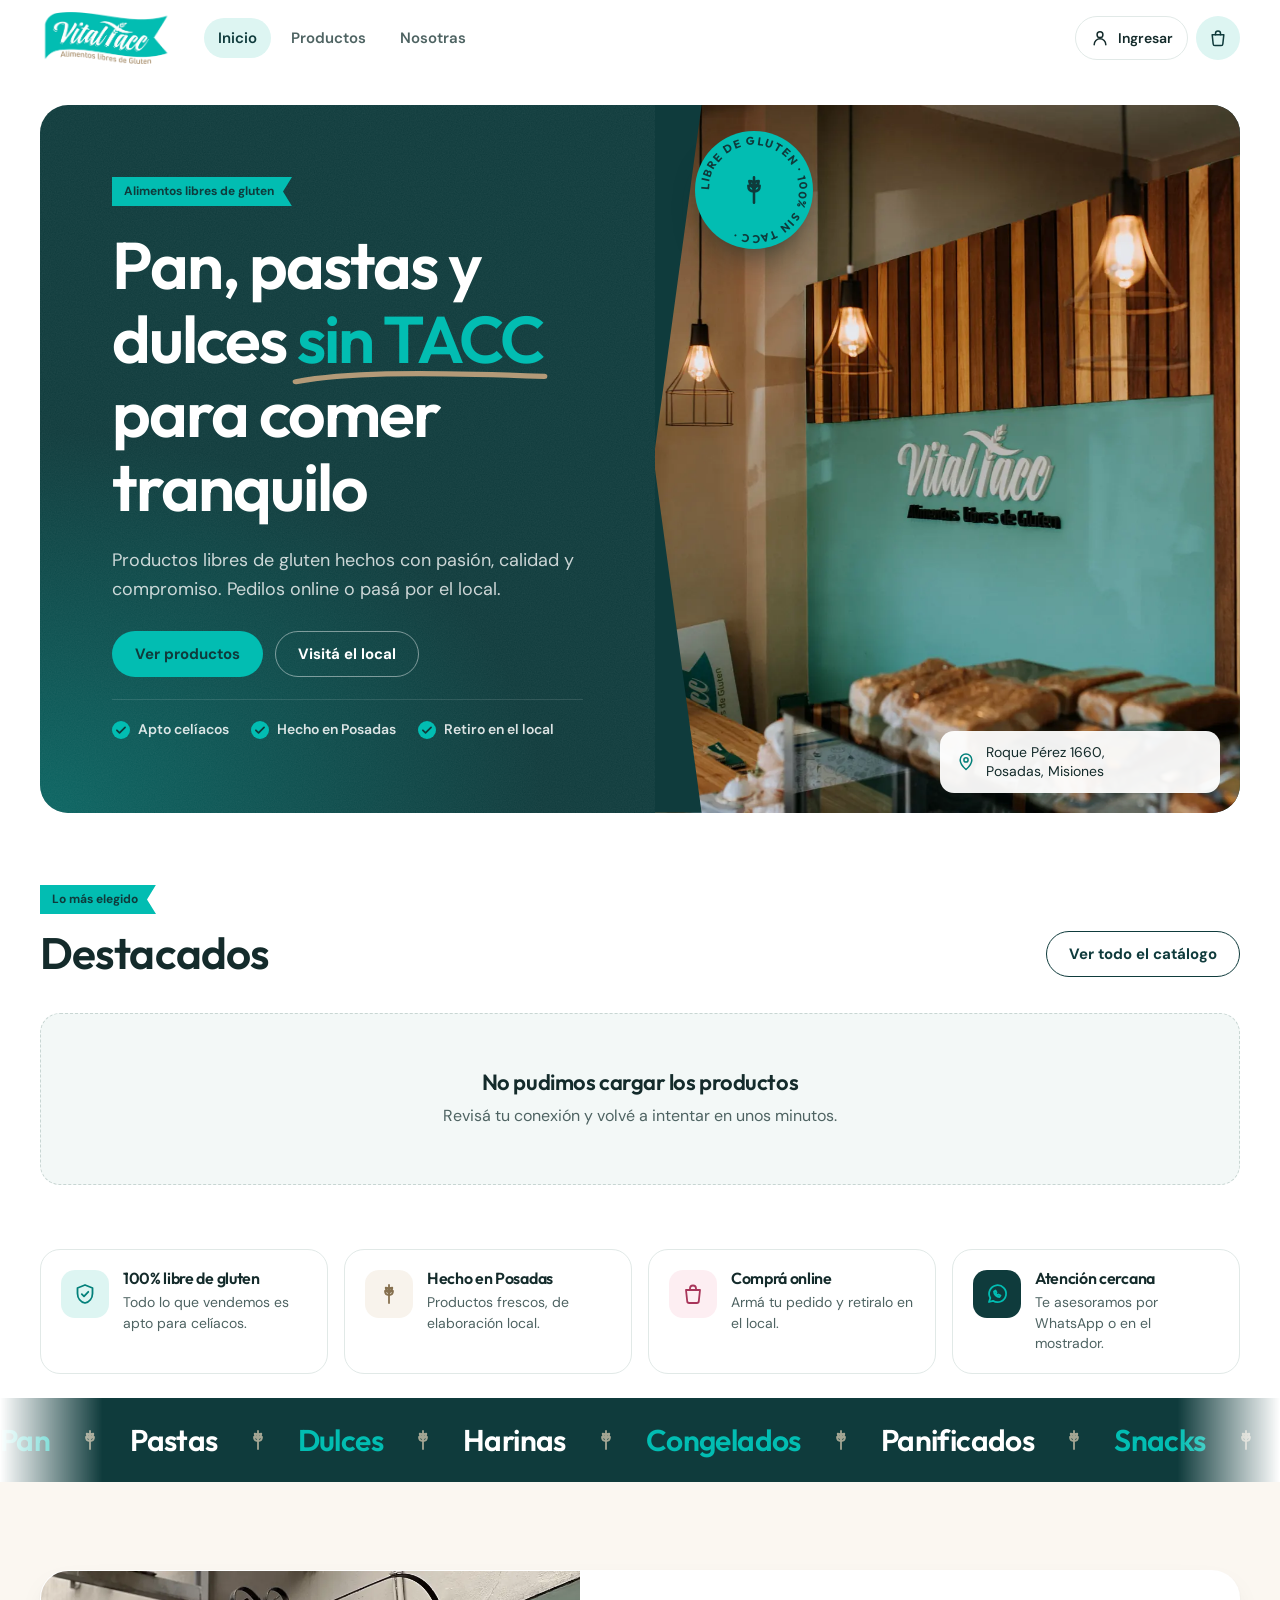
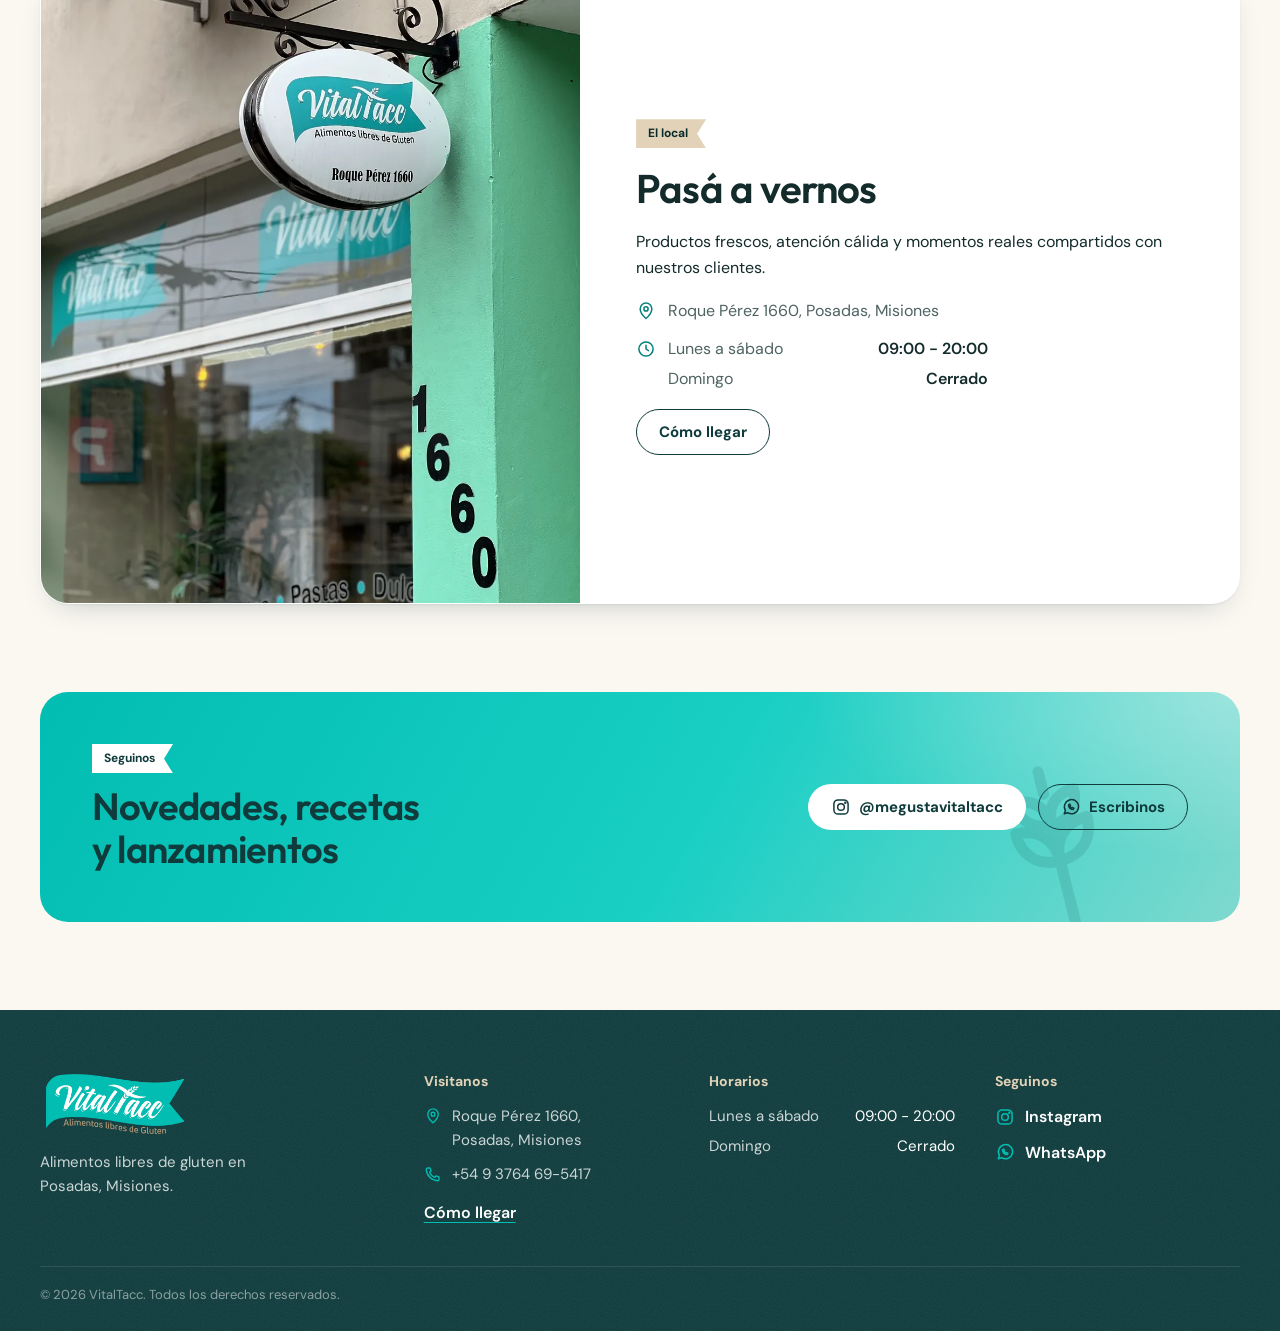
==== commit 2e1175ea: "Galería de imágenes ordenable, buscador de productos en lotes y promociones, nombres legibles en el " ====
--- a/src/main/java/com/vitaltacc/frontend/index.html
+++ b/src/main/java/com/vitaltacc/frontend/index.html
@@ -25,14 +25,26 @@
                 <div class="hero-interior">
                     <div class="hero-texto">
                         <span class="cinta">Alimentos libres de gluten</span>
-                        <h1>Pan, pastas y dulces sin TACC para comer tranquilo</h1>
+                        <h1>Pan, pastas y dulces <span class="resaltado">sin TACC</span> para comer tranquilo</h1>
                         <p>Productos libres de gluten hechos con pasión, calidad y compromiso. Pedilos online o pasá por el local.</p>
                         <div class="hero-botones">
                             <a class="boton boton-primario" href="productos.html">Ver productos</a>
                             <a class="boton boton-claro" href="#visitanos">Visitá el local</a>
                         </div>
+                        <ul class="hero-confianza">
+                            <li><svg class="icono" viewBox="0 0 24 24" aria-hidden="true"><path d="m5 12.5 4.5 4.5L19 7.5"/></svg><span>Apto celíacos</span></li>
+                            <li><svg class="icono" viewBox="0 0 24 24" aria-hidden="true"><path d="m5 12.5 4.5 4.5L19 7.5"/></svg><span>Hecho en Posadas</span></li>
+                            <li><svg class="icono" viewBox="0 0 24 24" aria-hidden="true"><path d="m5 12.5 4.5 4.5L19 7.5"/></svg><span>Retiro en el local</span></li>
+                        </ul>
                     </div>
                     <div class="hero-foto">
+                        <div class="sello-giratorio" aria-hidden="true">
+                            <svg class="sello-texto" viewBox="0 0 120 120">
+                                <defs><path id="circuloSello" d="M60 60m-46 0a46 46 0 1 1 92 0a46 46 0 1 1-92 0"/></defs>
+                                <text><textPath href="#circuloSello">LIBRE DE GLUTEN · 100% SIN TACC · </textPath></text>
+                            </svg>
+                            <svg class="sello-centro" viewBox="0 0 24 24"><path d="M12 21V9"/><path d="M12 13c-2.5 0-4-1.6-4-4 2.5 0 4 1.6 4 4zM12 13c2.5 0 4-1.6 4-4-2.5 0-4 1.6-4 4zM12 9c-2 0-3.3-1.3-3.3-3.3C10.7 5.7 12 7 12 9zM12 9c2 0 3.3-1.3 3.3-3.3C13.3 5.7 12 7 12 9zM12 5.5V3"/></svg>
+                        </div>
                         <img src="img/local-interior.webp" alt="Mostrador del local de VitalTacc con panificados sin TACC" width="1800" height="1199" fetchpriority="high">
                         <p class="hero-dato"><svg class="icono" viewBox="0 0 24 24" aria-hidden="true"><path d="M12 21s7-6.2 7-11.5A7 7 0 0 0 5 9.5C5 14.8 12 21 12 21z"/><circle cx="12" cy="9.5" r="2.5"/></svg><span data-config="direccion">Roque Pérez 1660, Posadas, Misiones</span></p>
                     </div>
@@ -40,6 +52,63 @@
             </div>
         </section>
 
+        <section class="seccion seccion-destacados" aria-labelledby="tituloDestacados">
+            <div class="contenedor">
+                <div class="seccion-titulo-fila revelar">
+                    <div class="seccion-titulo">
+                        <span class="cinta">Lo más elegido</span>
+                        <h2 id="tituloDestacados">Destacados</h2>
+                    </div>
+                    <a class="boton boton-secundario" href="productos.html">Ver todo el catálogo</a>
+                </div>
+                <div class="grilla-productos" id="destacados" aria-live="polite"></div>
+            </div>
+        </section>
+
+        <section class="beneficios" aria-label="Por qué elegirnos">
+            <div class="contenedor">
+                <ul class="beneficios-lista">
+                    <li class="revelar">
+                        <span class="beneficio-icono tono-turquesa"><svg class="icono" viewBox="0 0 24 24" aria-hidden="true"><path d="M12 3 4.5 6v5.5c0 4.6 3.2 8.4 7.5 9.5 4.3-1.1 7.5-4.9 7.5-9.5V6z"/><path d="m8.8 12.2 2.2 2.2 4.3-4.6"/></svg></span>
+                        <div><h3>100% libre de gluten</h3><p>Todo lo que vendemos es apto para celíacos.</p></div>
+                    </li>
+                    <li class="revelar" style="--retraso: 80ms">
+                        <span class="beneficio-icono tono-trigo"><svg class="icono" viewBox="0 0 24 24" aria-hidden="true"><path d="M12 21V9"/><path d="M12 13c-2.5 0-4-1.6-4-4 2.5 0 4 1.6 4 4zM12 13c2.5 0 4-1.6 4-4-2.5 0-4 1.6-4 4zM12 9c-2 0-3.3-1.3-3.3-3.3C10.7 5.7 12 7 12 9zM12 9c2 0 3.3-1.3 3.3-3.3C13.3 5.7 12 7 12 9zM12 5.5V3"/></svg></span>
+                        <div><h3>Hecho en Posadas</h3><p>Productos frescos, de elaboración local.</p></div>
+                    </li>
+                    <li class="revelar" style="--retraso: 160ms">
+                        <span class="beneficio-icono tono-rosa"><svg class="icono" viewBox="0 0 24 24" aria-hidden="true"><path d="M5 8h14l-1.2 11.1a2 2 0 0 1-2 1.9H8.2a2 2 0 0 1-2-1.9z"/><path d="M9 8V6.5a3 3 0 0 1 6 0V8"/></svg></span>
+                        <div><h3>Comprá online</h3><p>Armá tu pedido y retiralo en el local.</p></div>
+                    </li>
+                    <li class="revelar" style="--retraso: 240ms">
+                        <span class="beneficio-icono tono-petroleo"><svg class="icono" viewBox="0 0 24 24" aria-hidden="true"><path d="M4 20l1.3-4A8.5 8.5 0 1 1 8 18.8z"/><path d="M9 9.5c0 3 2.5 5.5 5.5 5.5l1-1.5-2-1-1 .8a4 4 0 0 1-1.8-1.8l.8-1-1-2z"/></svg></span>
+                        <div><h3>Atención cercana</h3><p>Te asesoramos por WhatsApp o en el mostrador.</p></div>
+                    </li>
+                </ul>
+            </div>
+        </section>
+
+        <section class="seccion seccion-categorias" id="seccionCategorias" aria-labelledby="tituloCategorias" hidden>
+            <div class="contenedor">
+                <div class="seccion-titulo revelar">
+                    <span class="cinta">Explorá</span>
+                    <h2 id="tituloCategorias">Comprá por categoría</h2>
+                </div>
+                <div class="grilla-categorias" id="categoriasInicio"></div>
+            </div>
+        </section>
+
+        <section class="seccion seccion-ofertas" id="seccionOfertas" aria-labelledby="tituloOfertas" hidden>
+            <div class="contenedor">
+                <div class="seccion-titulo-fila revelar">
+                    <div class="seccion-titulo">
+                        <span class="cinta cinta-rosa">Promo</span>
+                        <h2 id="tituloOfertas">Ofertas de la semana</h2>
+                    </div>
+                </div>
+                <div class="grilla-productos" id="ofertas" aria-live="polite"></div>
+            </div>
+        </section>
 
         <div class="franja" aria-hidden="true">
             <div class="franja-pista">
@@ -48,20 +117,7 @@
             </div>
         </div>
 
-        <section class="seccion seccion-suave" aria-labelledby="tituloDestacados">
-            <div class="contenedor">
-                <div class="seccion-titulo-fila revelar">
-                    <div class="seccion-titulo">
-                        <h2 id="tituloDestacados">Para empezar</h2>
-                        <p>Algunos productos que tenemos disponibles hoy.</p>
-                    </div>
-                    <a class="boton boton-secundario" href="productos.html">Ver todo el catálogo</a>
-                </div>
-                <div class="grilla-productos" id="destacados" aria-live="polite"></div>
-            </div>
-        </section>
-
-        <section class="seccion" id="visitanos" aria-labelledby="tituloVisita">
+        <section class="seccion seccion-visita" id="visitanos" aria-labelledby="tituloVisita">
             <div class="contenedor">
                 <div class="visita revelar">
                     <img src="img/local-frente.webp" alt="Frente del local de VitalTacc en Roque Pérez 1660" width="1000" height="1172" loading="lazy">
@@ -80,10 +136,26 @@
                 </div>
             </div>
         </section>
+
+        <section class="seccion seccion-instagram" aria-labelledby="tituloInstagram">
+            <div class="contenedor">
+                <div class="instagram-banda revelar">
+                    <div class="instagram-texto">
+                        <span class="cinta cinta-blanca">Seguinos</span>
+                        <h2 id="tituloInstagram">Novedades, recetas y lanzamientos</h2>
+                    </div>
+                    <div class="instagram-botones">
+                        <a class="boton boton-blanco" data-config="instagram" href="https://www.instagram.com/megustavitaltacc/" target="_blank" rel="noopener noreferrer"><svg class="icono" viewBox="0 0 24 24" aria-hidden="true"><rect x="3.5" y="3.5" width="17" height="17" rx="5"/><circle cx="12" cy="12" r="4"/><circle cx="17.2" cy="6.8" r="0.6" fill="currentColor"/></svg><span data-config="instagram-usuario">@megustavitaltacc</span></a>
+                        <a class="boton boton-secundario" data-config="whatsapp" href="https://wa.me/5493764695417" target="_blank" rel="noopener noreferrer"><svg class="icono" viewBox="0 0 24 24" aria-hidden="true"><path d="M4 20l1.3-4A8.5 8.5 0 1 1 8 18.8z"/><path d="M9 9.5c0 3 2.5 5.5 5.5 5.5l1-1.5-2-1-1 .8a4 4 0 0 1-1.8-1.8l.8-1-1-2z"/></svg><span>Escribinos</span></a>
+                    </div>
+                </div>
+            </div>
+        </section>
     </main>
 
     <footer id="pie"></footer>
 
+    <script src="js/comun.js"></script>
     <script src="js/tienda/tienda.js"></script>
     <script src="js/tienda/inicio.js"></script>
 </body>
--- a/src/main/java/com/vitaltacc/frontend/css/tienda.css
+++ b/src/main/java/com/vitaltacc/frontend/css/tienda.css
@@ -24,6 +24,18 @@
     --tinta-3: #7A8C8B;
     --linea: #E1E9E7;
     --linea-fuerte: #C8D6D3;
+
+    /* Acentos tomados del local: la orquídea del mostrador,
+       la luz cálida de las lámparas y las plantas */
+    --rosa: #D94F75;
+    --rosa-700: #A8355A;
+    --rosa-50: #FDEEF2;
+    --miel: #E9A23B;
+    --miel-700: #8F5E0E;
+    --miel-50: #FDF4E2;
+    --menta-700: #2E7A5A;
+    --menta-50: #E6F5EC;
+    --crema: #FBF7F1;
 
     --peligro: #C8414F;
     --peligro-50: #FDF0F1;
@@ -698,7 +710,7 @@
     position: relative;
     aspect-ratio: 1 / 1;
     overflow: hidden;
-    background: var(--fondo-suave);
+    background: var(--crema);
 }
 
 .tarjeta-foto img {
@@ -740,7 +752,8 @@
     right: 12px;
     padding: 4px 10px;
     color: #FFFFFF;
-    background: var(--petroleo);
+    background: var(--rosa);
+    box-shadow: 0 6px 14px -6px rgba(217, 79, 117, 0.8);
     border-radius: 999px;
     font-size: 13px;
     font-weight: 700;
@@ -755,9 +768,13 @@
 }
 
 .tarjeta-categoria {
+    align-self: flex-start;
+    padding: 3px 10px;
     color: var(--trigo-700);
-    font-size: 13px;
-    font-weight: 600;
+    background: var(--trigo-50);
+    border-radius: 999px;
+    font-size: 12px;
+    font-weight: 700;
 }
 
 .tarjeta-nombre {
@@ -784,6 +801,7 @@
 }
 
 .tarjeta-precio strong {
+    color: var(--petroleo);
     font-family: var(--display);
     font-size: 24px;
     font-weight: 600;
@@ -1061,11 +1079,6 @@
     border-color: var(--peligro);
 }
 
-.campo-error {
-    color: var(--peligro) !important;
-    font-weight: 600;
-}
-
 .fila-campos {
     display: grid;
     grid-template-columns: repeat(2, minmax(0, 1fr));
@@ -1367,12 +1380,6 @@
     box-shadow: var(--foco);
 }
 
-.nota {
-    color: var(--tinta-3);
-    font-size: 13px;
-    line-height: 1.5;
-}
-
 .compra-lista {
     display: grid;
     justify-items: center;
@@ -1532,6 +1539,273 @@
     font-size: 15px;
 }
 
+/* Estado del pedido online */
+.compra-estado {
+    display: grid;
+    gap: 14px;
+    padding: 16px;
+    background: var(--fondo-suave);
+    border-radius: var(--r-md);
+}
+
+.compra-estado-titulo {
+    display: flex;
+    flex-wrap: wrap;
+    align-items: center;
+    gap: 6px 12px;
+    margin: 0;
+    color: var(--tinta-2);
+    font-size: 14px;
+}
+
+.estado-pedido {
+    display: inline-flex;
+    padding: 4px 12px;
+    color: var(--trigo-700);
+    background: var(--trigo-50);
+    border-radius: 999px;
+    font-size: 13px;
+    font-weight: 700;
+}
+
+.estado-pedido.estado-listo_para_retirar,
+.estado-pedido.estado-enviado {
+    color: var(--miel-700);
+    background: var(--miel-50);
+}
+
+.estado-pedido.estado-entregado {
+    color: var(--turquesa-700);
+    background: var(--turquesa-100);
+}
+
+.estado-pedido.estado-cancelado {
+    color: var(--peligro);
+    background: var(--peligro-50);
+}
+
+.pasos-pedido {
+    display: grid;
+    grid-template-columns: repeat(4, minmax(0, 1fr));
+    margin: 0;
+    padding: 0;
+    list-style: none;
+}
+
+.pasos-pedido li {
+    position: relative;
+    display: grid;
+    justify-items: center;
+    gap: 6px;
+    color: var(--tinta-3);
+    font-size: 12px;
+    font-weight: 600;
+    text-align: center;
+}
+
+/* Línea que une los pasos */
+.pasos-pedido li + li::before {
+    content: "";
+    position: absolute;
+    top: 13px;
+    right: 50%;
+    left: -50%;
+    z-index: 0;
+    height: 2px;
+    background: var(--linea-fuerte);
+}
+
+.pasos-pedido li.hecho + li::before,
+.pasos-pedido li.hecho + li.actual::before {
+    background: var(--turquesa);
+}
+
+.paso-punto {
+    position: relative;
+    z-index: 1;
+    display: grid;
+    place-items: center;
+    width: 28px;
+    height: 28px;
+    color: var(--tinta-3);
+    background: #FFFFFF;
+    border: 2px solid var(--linea-fuerte);
+    border-radius: 50%;
+    font-size: 12px;
+}
+
+.paso-punto .icono {
+    width: 14px;
+    height: 14px;
+    stroke-width: 3;
+}
+
+.pasos-pedido li.hecho,
+.pasos-pedido li.actual {
+    color: var(--petroleo);
+}
+
+.pasos-pedido li.hecho .paso-punto,
+.pasos-pedido li.actual .paso-punto {
+    color: var(--petroleo);
+    background: var(--turquesa);
+    border-color: var(--turquesa);
+}
+
+.pasos-pedido li.actual .paso-punto {
+    box-shadow: 0 0 0 4px rgba(2, 189, 178, 0.22);
+}
+
+.compra-entrega {
+    margin: 0;
+    color: var(--tinta-2);
+    font-size: 13px;
+}
+
+/* =========================================================
+   CHECKOUT: cómo lo recibís
+========================================================= */
+
+.checkout-columna {
+    display: grid;
+    gap: 28px;
+    min-width: 0;
+}
+
+.formas-entrega {
+    display: grid;
+    grid-template-columns: repeat(2, minmax(0, 1fr));
+    gap: 10px;
+    margin: 0;
+    padding: 0;
+    border: 0;
+}
+
+.forma-entrega {
+    position: relative;
+}
+
+.forma-entrega input {
+    position: absolute;
+    opacity: 0;
+}
+
+.forma-entrega > span {
+    display: grid;
+    grid-template-columns: auto minmax(0, 1fr);
+    gap: 2px 12px;
+    align-items: center;
+    height: 100%;
+    padding: 14px 16px;
+    border: 1px solid var(--linea-fuerte);
+    border-radius: var(--r-md);
+    cursor: pointer;
+    transition: border-color 200ms ease, background-color 200ms ease;
+}
+
+.forma-entrega .icono {
+    grid-row: span 2;
+    width: 36px;
+    height: 36px;
+    padding: 8px;
+    color: var(--turquesa-700);
+    background: var(--turquesa-100);
+    border-radius: 10px;
+}
+
+.forma-entrega strong {
+    font-size: 15px;
+}
+
+.forma-entrega small {
+    color: var(--tinta-2);
+    font-size: 13px;
+}
+
+.forma-entrega input:checked + span {
+    border-color: var(--turquesa);
+    background: var(--turquesa-50);
+    box-shadow: inset 0 0 0 1px var(--turquesa);
+}
+
+.forma-entrega input:focus-visible + span {
+    box-shadow: var(--foco);
+}
+
+.datos-envio {
+    display: grid;
+    gap: 14px;
+    margin-top: 18px;
+}
+
+.compra-lista-envio {
+    display: grid;
+    justify-items: center;
+    gap: 10px;
+    max-width: 460px;
+    margin: 4px auto 6px;
+    padding: 20px;
+    background: var(--menta-50);
+    border-radius: var(--r-lg);
+}
+
+.compra-lista-envio h2 {
+    font-size: 20px;
+}
+
+.compra-lista-envio p {
+    margin: 0;
+}
+
+.boton-whatsapp {
+    color: #FFFFFF;
+    background: #1FA855;
+}
+
+.boton-whatsapp:hover {
+    background: #17914A;
+    box-shadow: 0 10px 24px -12px rgba(23, 145, 74, 0.9);
+}
+
+.compra-lista-retiro {
+    display: inline-flex;
+    align-items: center;
+    gap: 10px;
+    padding: 12px 16px;
+    color: var(--petroleo) !important;
+    background: var(--miel-50);
+    border-radius: var(--r-md);
+}
+
+.compra-lista-retiro .icono {
+    color: var(--miel-700);
+}
+
+@media (max-width: 560px) {
+    .formas-entrega,
+    .pasos-pedido {
+        gap: 8px;
+    }
+
+    .formas-entrega {
+        grid-template-columns: minmax(0, 1fr);
+    }
+
+    .pasos-pedido li {
+        font-size: 11px;
+    }
+}
+
+/* Aviso de devolución dentro de la compra */
+.compra-devolucion {
+    margin: 0;
+    padding: 10px 14px;
+    color: var(--rosa-700);
+    background: var(--rosa-50);
+    border-radius: var(--r-sm);
+    font-size: 14px;
+}
+
 .compra-pie {
     display: flex;
     flex-wrap: wrap;
@@ -1596,39 +1870,6 @@
     display: grid;
     grid-template-columns: repeat(2, minmax(0, 1fr));
     gap: 22px;
-}
-
-.persona {
-    display: grid;
-    grid-template-columns: minmax(0, 0.9fr) minmax(0, 1fr);
-    overflow: hidden;
-    background: #FFFFFF;
-    border: 1px solid var(--linea);
-    border-radius: var(--r-lg);
-}
-
-.persona img {
-    width: 100%;
-    height: 100%;
-    min-height: 320px;
-    object-fit: cover;
-    object-position: center 20%;
-}
-
-.persona-texto {
-    display: flex;
-    flex-direction: column;
-    justify-content: flex-end;
-    gap: 8px;
-    padding: 26px;
-}
-
-.persona-texto h3 {
-    font-size: 26px;
-}
-
-.persona-texto p {
-    color: var(--tinta-2);
 }
 
 .persona-sin-foto {
@@ -1883,12 +2124,6 @@
     font-variant-numeric: tabular-nums;
 }
 
-.carrito-nota {
-    color: var(--tinta-3);
-    font-size: 13px;
-    text-align: center;
-}
-
 .carrito-vacio {
     display: grid;
     justify-items: center;
@@ -2094,6 +2329,557 @@
     border-top: 1px solid rgba(255, 255, 255, 0.1);
     color: rgba(255, 255, 255, 0.5);
     font-size: 13px;
+}
+
+/* =========================================================
+   COLOR Y VIDA (inicio y catálogo)
+========================================================= */
+
+/* ---------- Tonos reutilizables ---------- */
+
+.tono-turquesa { --tono-fondo: var(--turquesa-100); --tono-tinta: var(--turquesa-700); }
+.tono-trigo    { --tono-fondo: var(--trigo-50);     --tono-tinta: var(--trigo-700); }
+.tono-rosa     { --tono-fondo: var(--rosa-50);      --tono-tinta: var(--rosa-700); }
+.tono-menta    { --tono-fondo: var(--menta-50);     --tono-tinta: var(--menta-700); }
+.tono-miel     { --tono-fondo: var(--miel-50);      --tono-tinta: var(--miel-700); }
+.tono-petroleo { --tono-fondo: var(--petroleo);     --tono-tinta: var(--turquesa); }
+
+.cinta.cinta-rosa {
+    color: #FFFFFF;
+    background: var(--rosa);
+}
+
+.cinta.cinta-blanca {
+    color: var(--petroleo);
+    background: #FFFFFF;
+}
+
+.boton-blanco {
+    color: var(--petroleo);
+    background: #FFFFFF;
+}
+
+.boton-blanco:hover {
+    box-shadow: 0 12px 26px -14px rgba(10, 43, 44, 0.7);
+    transform: translateY(-1px);
+}
+
+/* ---------- Hero ---------- */
+
+.resaltado {
+    position: relative;
+    color: var(--turquesa);
+    white-space: nowrap;
+}
+
+/* Trazo a mano debajo de "sin TACC" */
+.resaltado::after {
+    content: "";
+    position: absolute;
+    left: -2%;
+    right: -2%;
+    bottom: -0.12em;
+    height: 0.32em;
+    background: url("data:image/svg+xml,%3Csvg xmlns='http://www.w3.org/2000/svg' viewBox='0 0 200 20' preserveAspectRatio='none'%3E%3Cpath d='M3 14C40 6 90 4 197 9' fill='none' stroke='%23B39A78' stroke-width='5' stroke-linecap='round'/%3E%3C/svg%3E") no-repeat center / 100% 100%;
+}
+
+.hero-confianza {
+    display: flex;
+    flex-wrap: wrap;
+    gap: 10px 22px;
+    padding: 18px 0 0;
+    border-top: 1px solid rgba(255, 255, 255, 0.12);
+    list-style: none;
+}
+
+.hero-confianza li {
+    display: inline-flex;
+    align-items: center;
+    gap: 8px;
+    color: rgba(255, 255, 255, 0.85);
+    font-size: 14px;
+    font-weight: 600;
+}
+
+.hero-confianza .icono {
+    width: 18px;
+    height: 18px;
+    padding: 2px;
+    color: var(--petroleo);
+    background: var(--turquesa);
+    border-radius: 50%;
+    stroke-width: 3;
+}
+
+.hero-texto > :nth-child(5) { animation-delay: 420ms; }
+
+/* Sello circular que gira despacio */
+.sello-giratorio {
+    position: absolute;
+    top: 26px;
+    left: 40px;
+    z-index: 2;
+    display: grid;
+    place-items: center;
+    width: 118px;
+    height: 118px;
+    color: var(--petroleo);
+    background: var(--turquesa);
+    border-radius: 50%;
+    box-shadow: 0 18px 36px -18px rgba(10, 43, 44, 0.8);
+    animation: flotar-dato 600ms var(--ease-out) 900ms both;
+}
+
+.sello-texto {
+    position: absolute;
+    inset: 0;
+    width: 100%;
+    height: 100%;
+    animation: girar 22s linear infinite;
+}
+
+.sello-texto text {
+    fill: currentColor;
+    font-family: var(--display);
+    font-size: 11.4px;
+    font-weight: 700;
+    letter-spacing: 0.14em;
+}
+
+.sello-centro {
+    width: 34px;
+    height: 34px;
+    fill: none;
+    stroke: currentColor;
+    stroke-width: 1.8;
+    stroke-linecap: round;
+    stroke-linejoin: round;
+}
+
+@keyframes girar {
+    to { transform: rotate(360deg); }
+}
+
+/* ---------- Beneficios ---------- */
+
+/* Destacados va pegado a la portada: el hero ya deja el espacio de arriba */
+.seccion-destacados {
+    padding-top: 0;
+    padding-bottom: 64px;
+}
+
+.beneficios {
+    padding: 0 0 24px;
+}
+
+.beneficios-lista {
+    display: grid;
+    grid-template-columns: repeat(4, minmax(0, 1fr));
+    gap: 16px;
+    padding: 0;
+    list-style: none;
+}
+
+.beneficios-lista li {
+    display: flex;
+    align-items: flex-start;
+    gap: 14px;
+    padding: 20px;
+    background: #FFFFFF;
+    border: 1px solid var(--linea);
+    border-radius: var(--r-lg);
+}
+
+.beneficio-icono {
+    display: grid;
+    place-items: center;
+    flex-shrink: 0;
+    width: 48px;
+    height: 48px;
+    color: var(--tono-tinta);
+    background: var(--tono-fondo);
+    border-radius: 14px;
+}
+
+.beneficio-icono .icono {
+    width: 24px;
+    height: 24px;
+}
+
+.beneficios-lista h3 {
+    font-size: 16px;
+}
+
+.beneficios-lista p {
+    margin-top: 4px;
+    color: var(--tinta-2);
+    font-size: 14px;
+    line-height: 1.45;
+}
+
+/* ---------- Categorías ---------- */
+
+.seccion-categorias {
+    padding-top: 64px;
+}
+
+.grilla-categorias {
+    display: grid;
+    grid-template-columns: repeat(auto-fill, minmax(175px, 1fr));
+    gap: 16px;
+}
+
+.tile-categoria {
+    position: relative;
+    display: flex;
+    flex-direction: column;
+    gap: 18px;
+    min-height: 168px;
+    padding: 20px;
+    overflow: hidden;
+    color: var(--tinta);
+    background: var(--tono-fondo);
+    border-radius: var(--r-lg);
+    text-decoration: none;
+    isolation: isolate;
+}
+
+/* Círculo decorativo en la esquina */
+.tile-categoria::before {
+    content: "";
+    position: absolute;
+    right: -38px;
+    bottom: -38px;
+    z-index: -1;
+    width: 120px;
+    height: 120px;
+    background: var(--tono-tinta);
+    border-radius: 50%;
+    opacity: 0.1;
+    transition: transform 500ms var(--ease-out);
+}
+
+.tile-icono {
+    display: grid;
+    place-items: center;
+    width: 52px;
+    height: 52px;
+    color: var(--tono-tinta);
+    background: #FFFFFF;
+    border-radius: 16px;
+    box-shadow: 0 8px 18px -12px rgba(15, 59, 60, 0.45);
+}
+
+.tile-icono .icono {
+    width: 26px;
+    height: 26px;
+}
+
+.tile-texto {
+    display: grid;
+    gap: 2px;
+    margin-top: auto;
+}
+
+.tile-texto strong {
+    font-family: var(--display);
+    font-size: 19px;
+    font-weight: 600;
+    letter-spacing: -0.01em;
+}
+
+.tile-texto small {
+    color: var(--tono-tinta);
+    font-size: 13px;
+    font-weight: 600;
+}
+
+.tile-flecha {
+    position: absolute;
+    top: 22px;
+    right: 20px;
+    color: var(--tono-tinta);
+    transition: transform 300ms var(--ease-out);
+}
+
+.tile-categoria.tono-petroleo {
+    color: #FFFFFF;
+}
+
+.tile-categoria.tono-petroleo .tile-icono {
+    color: var(--petroleo);
+    background: var(--turquesa);
+}
+
+.tile-categoria.tono-petroleo::before {
+    opacity: 0.25;
+}
+
+@media (hover: hover) and (pointer: fine) {
+    .tile-categoria.revelado {
+        transition:
+            opacity 600ms var(--ease-out) var(--retraso, 0ms),
+            transform 600ms var(--ease-out) var(--retraso, 0ms),
+            box-shadow 250ms ease;
+    }
+
+    .tile-categoria.revelado:hover {
+        transform: translateY(-4px);
+        box-shadow: var(--sombra);
+        transition-delay: 0ms;
+    }
+
+    .tile-categoria:hover::before {
+        transform: scale(1.5);
+    }
+
+    .tile-categoria:hover .tile-flecha {
+        transform: translateX(4px);
+    }
+}
+
+.tile-categoria:focus-visible {
+    outline: none;
+    box-shadow: var(--foco);
+}
+
+/* ---------- Ofertas ---------- */
+
+.seccion-ofertas {
+    position: relative;
+    background:
+        radial-gradient(40% 60% at 100% 0%, rgba(217, 79, 117, 0.12), transparent 70%),
+        radial-gradient(35% 55% at 0% 100%, rgba(233, 162, 59, 0.12), transparent 70%),
+        var(--rosa-50);
+}
+
+.seccion-ofertas .tarjeta-producto {
+    border-color: transparent;
+    box-shadow: 0 1px 2px rgba(168, 53, 90, 0.08), 0 14px 30px -22px rgba(168, 53, 90, 0.55);
+}
+
+.seccion-ofertas .tarjeta-precio strong {
+    color: var(--rosa-700);
+}
+
+/* ---------- Visita e Instagram ---------- */
+
+.seccion-visita {
+    background: var(--crema);
+}
+
+.seccion-visita .visita {
+    background: #FFFFFF;
+    border-color: transparent;
+    box-shadow: var(--sombra);
+}
+
+.seccion-instagram {
+    padding-top: 0;
+    background: var(--crema);
+}
+
+.instagram-banda {
+    position: relative;
+    display: flex;
+    flex-wrap: wrap;
+    align-items: center;
+    justify-content: space-between;
+    gap: 24px 40px;
+    padding: clamp(28px, 5vw, 52px);
+    overflow: hidden;
+    color: var(--petroleo);
+    background:
+        radial-gradient(60% 120% at 100% 0%, rgba(255, 255, 255, 0.35), transparent 60%),
+        linear-gradient(120deg, var(--turquesa) 0%, var(--turquesa-hover) 55%, #7FD9CF 100%);
+    border-radius: var(--r-xl);
+    isolation: isolate;
+}
+
+/* Espiga grande de fondo */
+.instagram-banda::after {
+    content: "";
+    position: absolute;
+    right: 6%;
+    bottom: -40px;
+    z-index: -1;
+    width: 220px;
+    height: 220px;
+    background: url("data:image/svg+xml,%3Csvg xmlns='http://www.w3.org/2000/svg' viewBox='0 0 24 24' fill='none' stroke='%230F3B3C' stroke-width='1.2' stroke-linecap='round' stroke-linejoin='round'%3E%3Cpath d='M12 21V9'/%3E%3Cpath d='M12 13c-2.5 0-4-1.6-4-4 2.5 0 4 1.6 4 4zM12 13c2.5 0 4-1.6 4-4-2.5 0-4 1.6-4 4zM12 9c-2 0-3.3-1.3-3.3-3.3C10.7 5.7 12 7 12 9zM12 9c2 0 3.3-1.3 3.3-3.3C13.3 5.7 12 7 12 9zM12 5.5V3'/%3E%3C/svg%3E") no-repeat center / contain;
+    opacity: 0.12;
+    transform: rotate(-14deg);
+}
+
+.instagram-texto {
+    display: grid;
+    gap: 12px;
+    max-width: 560px;
+}
+
+.instagram-texto h2 {
+    font-size: clamp(26px, 3.2vw, 38px);
+}
+
+.instagram-texto p {
+    color: rgba(15, 59, 60, 0.8);
+    font-size: 17px;
+}
+
+.instagram-botones {
+    display: flex;
+    flex-wrap: wrap;
+    gap: 12px;
+}
+
+/* ---------- Cabecera del catálogo ---------- */
+
+.cabecera-color {
+    position: relative;
+    display: flex;
+    align-items: center;
+    justify-content: space-between;
+    gap: 24px;
+    margin-top: 28px;
+    margin-bottom: 28px;
+    padding: clamp(28px, 5vw, 48px);
+    overflow: hidden;
+    color: #FFFFFF;
+    background:
+        radial-gradient(60% 140% at 0% 100%, rgba(2, 189, 178, 0.38), transparent 60%),
+        radial-gradient(40% 90% at 100% 0%, rgba(179, 154, 120, 0.3), transparent 70%),
+        var(--petroleo);
+    border-radius: var(--r-xl);
+    isolation: isolate;
+}
+
+.cabecera-color::after {
+    content: "";
+    position: absolute;
+    inset: 0;
+    z-index: -1;
+    background-image: var(--grano);
+    opacity: 0.07;
+}
+
+.cabecera-color > div {
+    display: grid;
+    gap: 10px;
+}
+
+.cabecera-color p {
+    margin-top: 0;
+    color: rgba(255, 255, 255, 0.78);
+}
+
+.cabecera-espiga {
+    flex-shrink: 0;
+    width: 130px;
+    height: 130px;
+    margin: -20px 0;
+    color: var(--turquesa);
+    fill: none;
+    stroke: currentColor;
+    stroke-width: 1.1;
+    stroke-linecap: round;
+    stroke-linejoin: round;
+    opacity: 0.85;
+    transform: rotate(12deg);
+}
+
+.chip[aria-pressed="true"] {
+    color: var(--petroleo);
+    background: var(--turquesa);
+    border-color: var(--turquesa);
+}
+
+/* ---------- Ajustes de pantalla ---------- */
+
+@media (max-width: 1000px) {
+    .beneficios-lista {
+        grid-template-columns: repeat(2, minmax(0, 1fr));
+    }
+}
+
+@media (max-width: 820px) {
+    .sello-giratorio {
+        top: 16px;
+        left: auto;
+        right: 16px;
+        width: 92px;
+        height: 92px;
+    }
+
+    .sello-texto text {
+        font-size: 11.8px;
+    }
+
+    .sello-centro {
+        width: 26px;
+        height: 26px;
+    }
+}
+
+@media (max-width: 560px) {
+    .beneficios-lista {
+        gap: 10px;
+    }
+
+    .beneficios-lista li {
+        flex-direction: column;
+        gap: 10px;
+        padding: 14px;
+    }
+
+    .beneficio-icono {
+        width: 40px;
+        height: 40px;
+        border-radius: 12px;
+    }
+
+    .beneficios-lista h3 {
+        font-size: 15px;
+    }
+
+    .beneficios-lista p {
+        font-size: 13px;
+    }
+
+    .grilla-categorias {
+        grid-template-columns: repeat(2, minmax(0, 1fr));
+        gap: 12px;
+    }
+
+    .tile-categoria {
+        min-height: 140px;
+        padding: 16px;
+    }
+
+    .tile-texto strong {
+        font-size: 16px;
+    }
+
+    .cabecera-espiga {
+        display: none;
+    }
+
+    .instagram-botones,
+    .instagram-botones .boton {
+        width: 100%;
+    }
+
+    .hero-confianza {
+        gap: 8px 16px;
+    }
+
+    .hero-confianza li {
+        font-size: 13px;
+    }
+}
+
+@media (prefers-reduced-motion: reduce) {
+    .sello-texto {
+        animation: none;
+    }
 }
 
 /* =========================================================
@@ -2226,8 +3012,70 @@
         font-size: 36px;
     }
 
+    /* En el celular, dos productos por fila con tarjetas compactas.
+       La cantidad se ajusta después en el carrito. */
     .grilla-productos {
-        grid-template-columns: minmax(0, 1fr);
+        grid-template-columns: repeat(2, minmax(0, 1fr));
+        gap: 12px;
+    }
+
+    .tarjeta-producto {
+        border-radius: var(--r-md);
+    }
+
+    .tarjeta-cuerpo {
+        gap: 4px;
+        padding: 12px 12px 14px;
+    }
+
+    .tarjeta-nombre {
+        font-size: 15px;
+        line-height: 1.25;
+    }
+
+    .tarjeta-descripcion,
+    .tarjeta-acciones .selector-cantidad {
+        display: none;
+    }
+
+    .tarjeta-precio {
+        flex-wrap: wrap;
+        gap: 2px 8px;
+        padding-top: 4px;
+    }
+
+    .tarjeta-precio strong {
+        font-size: 18px;
+    }
+
+    .tarjeta-precio s {
+        font-size: 12px;
+    }
+
+    .tarjeta-stock {
+        font-size: 12px;
+    }
+
+    .tarjeta-acciones {
+        margin-top: 6px;
+    }
+
+    .tarjeta-acciones .boton {
+        min-height: 40px;
+        font-size: 14px;
+    }
+
+    .tarjeta-foto .cinta-sin-tacc {
+        top: 10px;
+        padding: 3px 14px 3px 8px;
+        font-size: 10px;
+    }
+
+    .etiqueta-descuento {
+        top: 8px;
+        right: 8px;
+        padding: 3px 8px;
+        font-size: 12px;
     }
 
     .fila-campos,
@@ -2240,13 +3088,9 @@
         gap: 28px;
     }
 
-    .persona {
-        grid-template-columns: minmax(0, 1fr);
-    }
-
-    .persona img {
-        max-height: 380px;
-    }
+    
+
+    
 
     .filtros {
         top: var(--alto-encabezado);
@@ -2364,9 +3208,9 @@
 
 .franja {
     overflow: hidden;
-    padding: 22px 0;
-    color: var(--petroleo);
-    background: var(--turquesa);
+    padding: 18px 0;
+    color: #FFFFFF;
+    background: var(--petroleo);
     -webkit-mask-image: linear-gradient(90deg, transparent, #000 8%, #000 92%, transparent);
     mask-image: linear-gradient(90deg, transparent, #000 8%, #000 92%, transparent);
 }
@@ -2388,18 +3232,23 @@
     padding-right: 28px;
 }
 
+.franja-grupo span:nth-of-type(odd) {
+    color: var(--turquesa);
+}
+
 .franja-grupo span {
     font-family: var(--display);
-    font-size: clamp(24px, 3vw, 36px);
+    font-size: clamp(20px, 2.4vw, 30px);
     font-weight: 600;
     letter-spacing: -0.02em;
     white-space: nowrap;
 }
 
 .franja-grupo .icono {
-    width: 28px;
-    height: 28px;
-    opacity: 0.55;
+    width: 24px;
+    height: 24px;
+    color: var(--trigo-claro);
+    opacity: 0.7;
 }
 
 @keyframes correr {
@@ -2439,19 +3288,16 @@
         transition-delay: 0ms;
     }
 
-    .visita:hover img,
-    .persona:hover img {
+    .visita:hover img {
         transform: scale(1.04);
     }
 }
 
-.visita,
-.persona {
+.visita {
     overflow: hidden;
 }
 
-.visita img,
-.persona img {
+.visita img {
     transition: transform 900ms var(--ease-out);
 }
 
